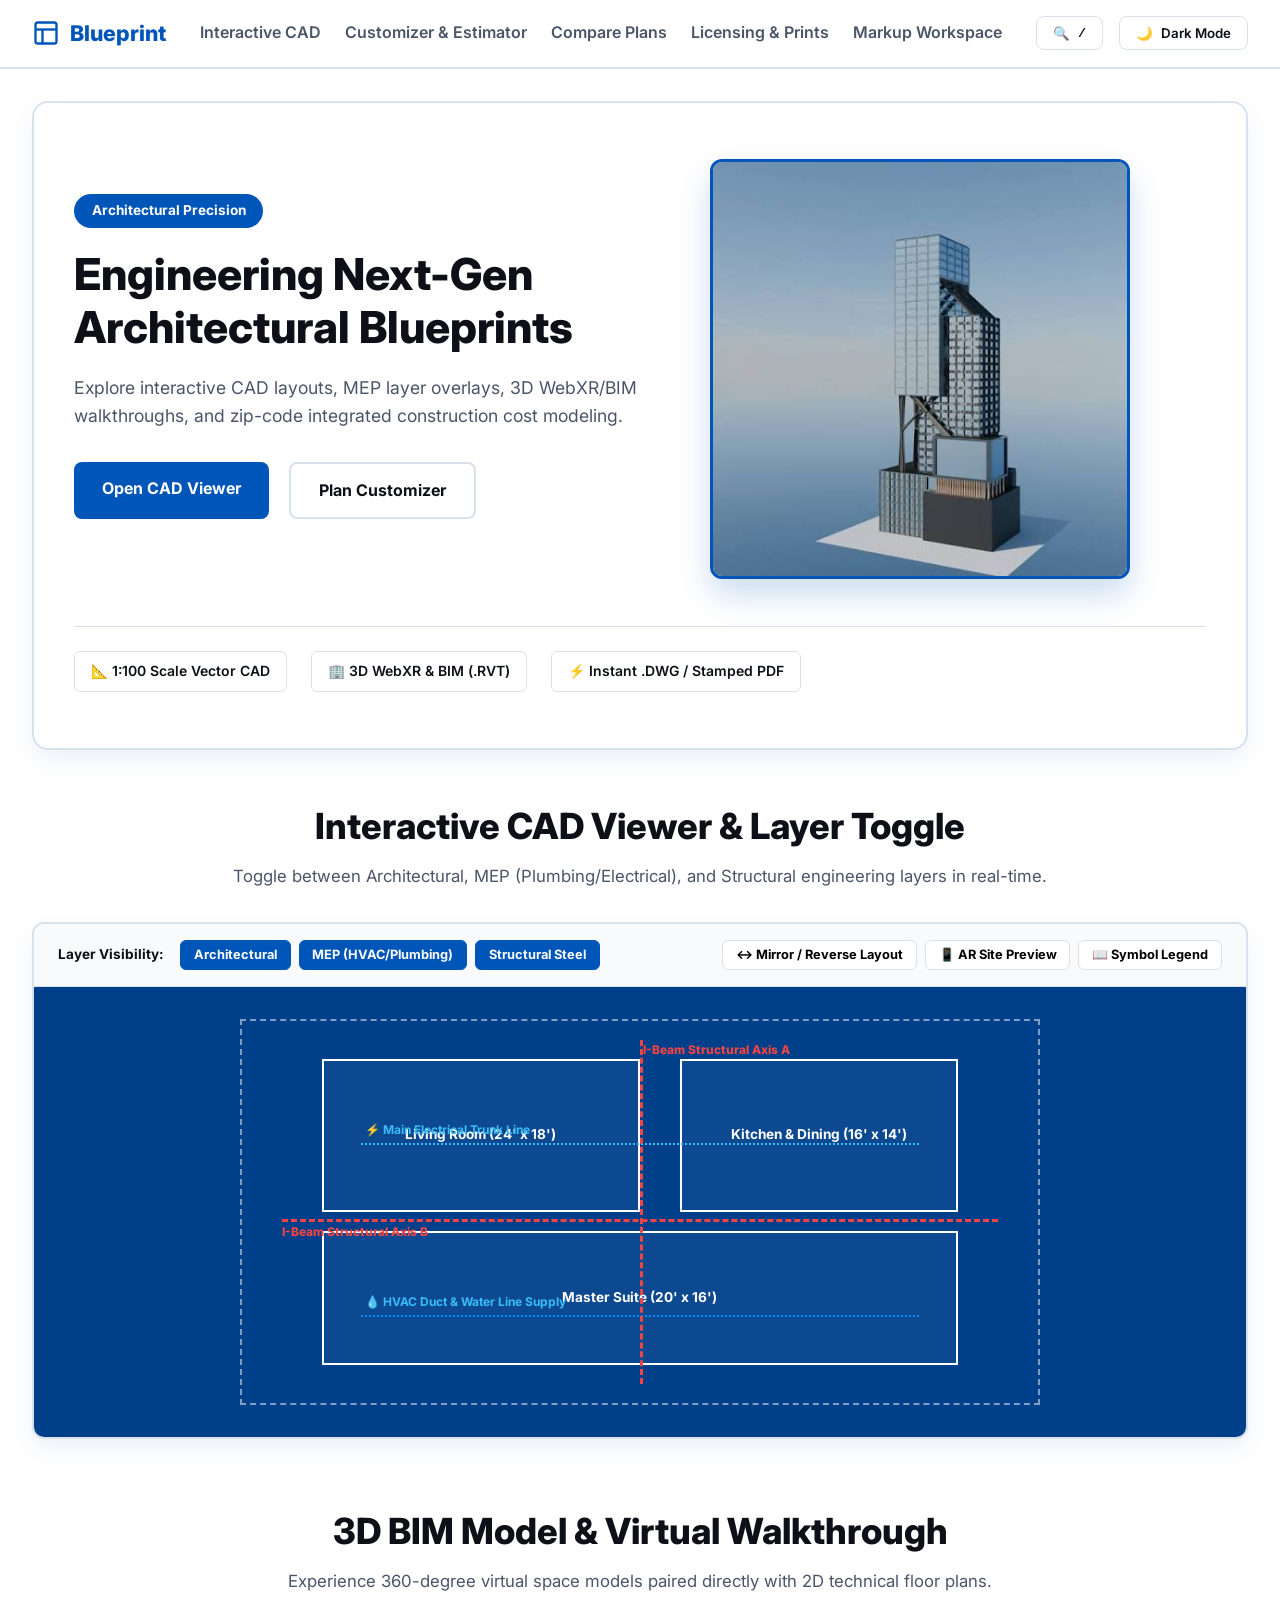
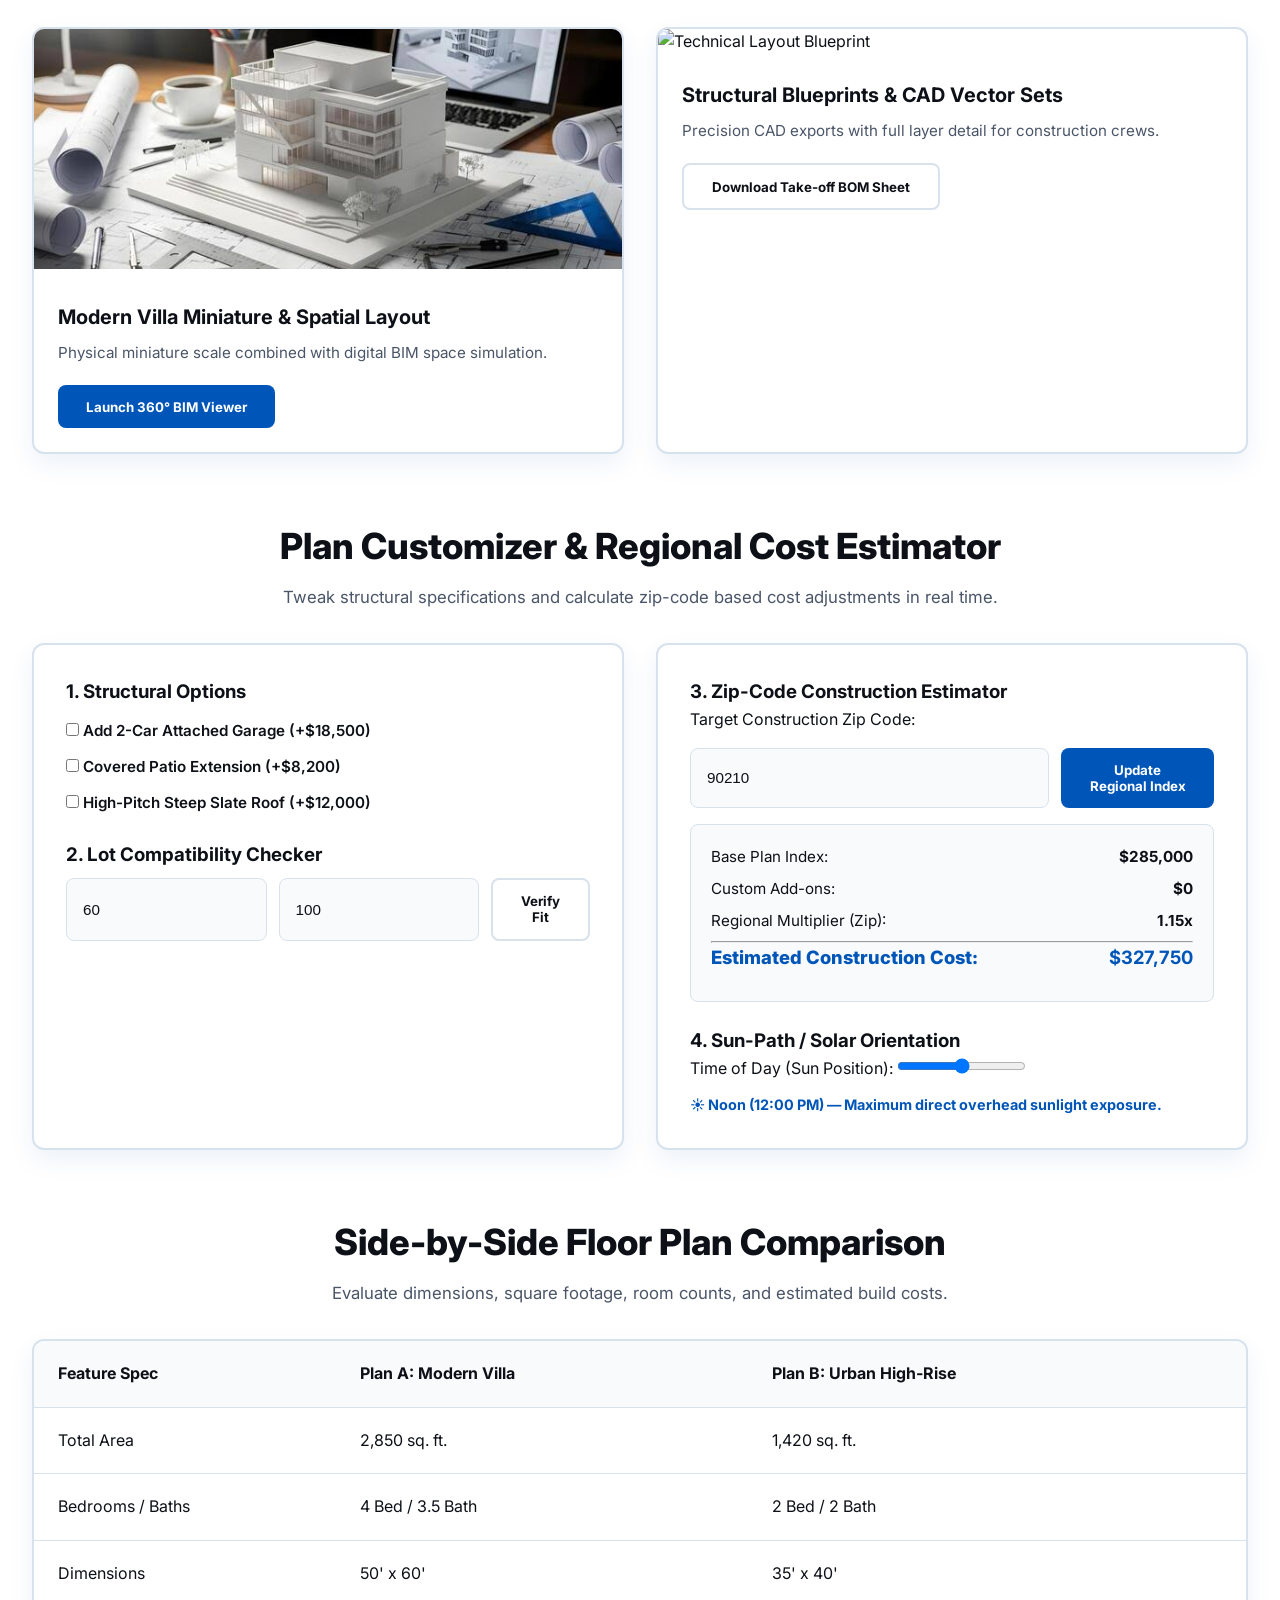
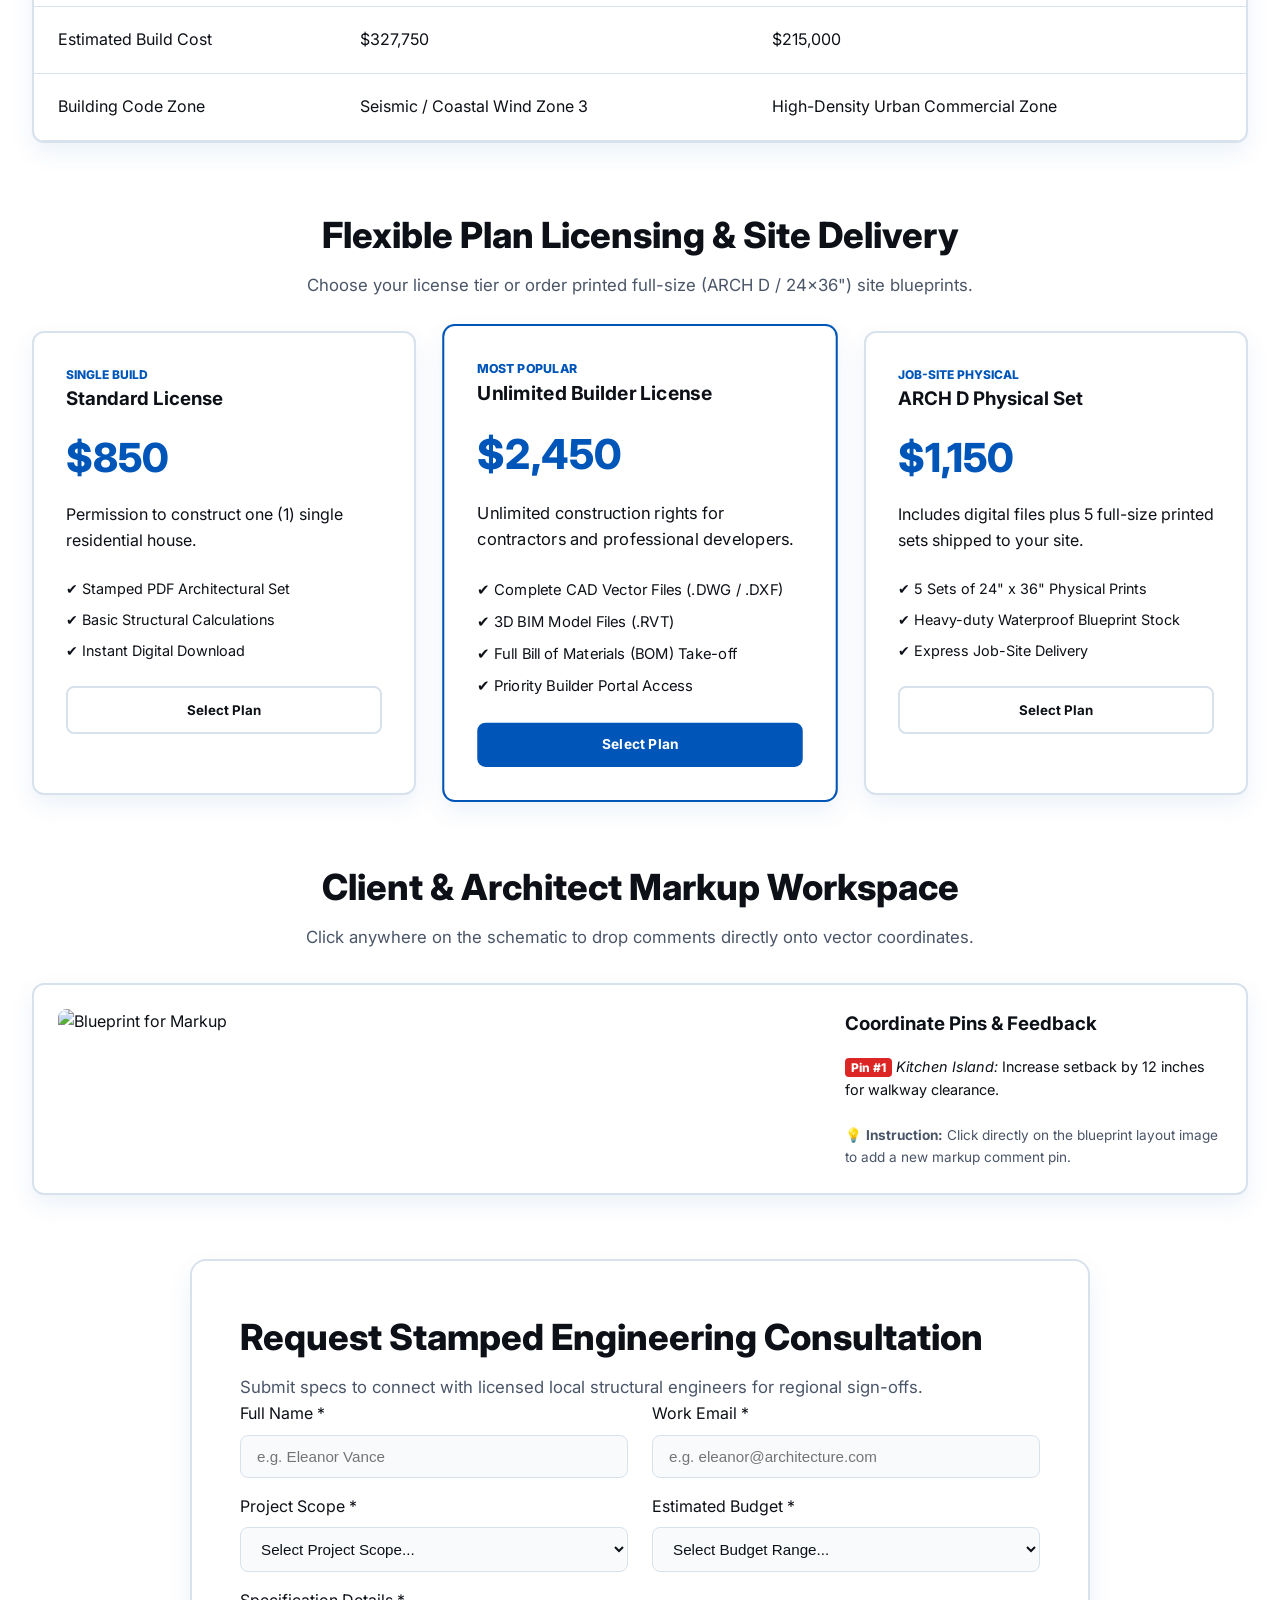
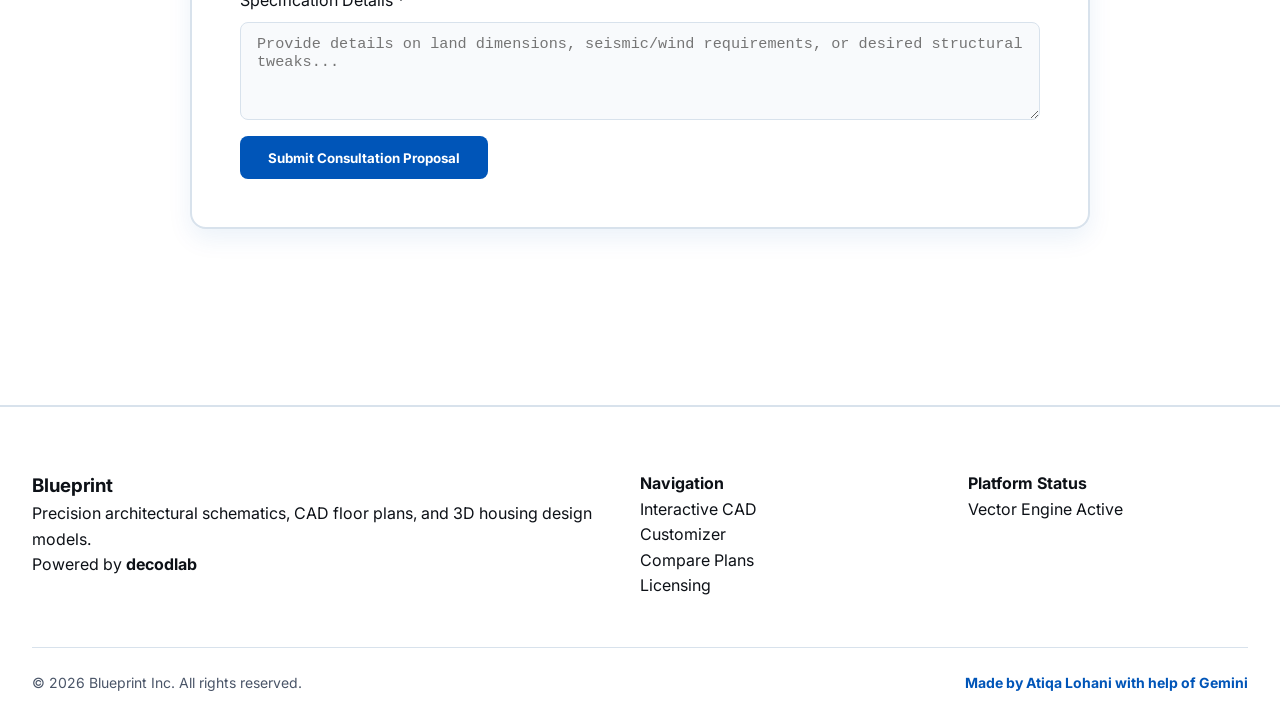
==== index.html @ 12bd0476 "index.html" ====
<!DOCTYPE html>
<html lang="en" data-theme="light">
<head>
  <meta charset="UTF-8">
  <meta name="viewport" content="width=device-width, initial-scale=1.0">
  <title>Blueprint — Next-Gen Architectural CAD & BIM Platform</title>
  <link rel="stylesheet" href="style.css">
  <link rel="preconnect" href="https://fonts.googleapis.com">
  <link rel="preconnect" href="https://fonts.gstatic.com" crossorigin>
  <link href="https://fonts.googleapis.com/css2?family=Inter:wght@400;500;600;700;800&display=swap" rel="stylesheet">
</head>
<body>

  <!-- HEADER & NAVIGATION -->
  <header class="header">
    <div class="nav-container">
      <a href="#" class="brand-logo">
        <svg class="blueprint-icon" viewBox="0 0 24 24" width="28" height="28" fill="none" stroke="currentColor" stroke-width="2">
          <rect x="3" y="3" width="18" height="18" rx="2" />
          <line x1="3" y1="9" x2="21" y2="9" />
          <line x1="9" y1="21" x2="9" y2="9" />
        </svg>
        <span>Blueprint</span>
      </a>

      <nav class="desktop-nav">
        <ul class="nav-links">
          <li><a href="#interactive-viewer">Interactive CAD</a></li>
          <li><a href="#customizer">Customizer & Estimator</a></li>
          <li><a href="#comparison">Compare Plans</a></li>
          <li><a href="#licensing">Licensing & Prints</a></li>
          <li><a href="#collaboration">Markup Workspace</a></li>
        </ul>
      </nav>

      <div class="header-actions">
        <button id="searchShortcutBtn" class="btn-icon" aria-label="Quick Search">
          <span>🔍</span>
          <kbd class="shortcut-key">/</kbd>
        </button>
        <button id="themeToggleBtn" class="btn-theme">
          <span class="theme-icon">🌙</span>
          <span class="theme-label">Dark Mode</span>
        </button>
      </div>
    </div>
  </header>

  <!-- MAIN WRAPPER -->
  <main class="main-wrapper">

    <!-- HERO SECTION WITH PARALLAX & 3D RENDERING -->
    <section id="hero" class="hero-section parallax-container">
      <div class="hero-content parallax-layer" data-speed="0.15">
        <span class="hero-pill">Architectural Precision</span>
        <h1 class="hero-title">Engineering Next-Gen Architectural Blueprints</h1>
        <p class="hero-subtitle">
          Explore interactive CAD layouts, MEP layer overlays, 3D WebXR/BIM walkthroughs, and zip-code integrated construction cost modeling.
        </p>
        <div class="hero-cta-group">
          <a href="#interactive-viewer" class="btn-primary">Open CAD Viewer</a>
          <a href="#customizer" class="btn-secondary">Plan Customizer</a>
        </div>
      </div>

      <div class="hero-image-wrapper parallax-layer" data-speed="-0.1">
        <img src="3d.jpg" class="hero-3d-img">
      </div>

      <div class="hero-stats-pills">
        <span class="pill-stat">📐 1:100 Scale Vector CAD</span>
        <span class="pill-stat">🏢 3D WebXR & BIM (.RVT)</span>
        <span class="pill-stat">⚡ Instant .DWG / Stamped PDF</span>
      </div>
    </section>

    <!-- 1. CORE BLUEPRINT & VISUAL DISPLAYS -->
    <section id="interactive-viewer" class="section-container">
      <div class="section-header">
        <h2 class="section-title">Interactive CAD Viewer & Layer Toggle</h2>
        <p class="section-desc">Toggle between Architectural, MEP (Plumbing/Electrical), and Structural engineering layers in real-time.</p>
      </div>

      <div class="cad-viewer-box">
        <div class="cad-toolbar">
          <div class="toolbar-group">
            <span class="toolbar-label">Layer Visibility:</span>
            <button class="layer-toggle active" data-layer="arch">Architectural</button>
            <button class="layer-toggle active" data-layer="mep">MEP (HVAC/Plumbing)</button>
            <button class="layer-toggle active" data-layer="structural">Structural Steel</button>
          </div>
          <div class="toolbar-group">
            <button id="mirrorPlanBtn" class="btn-tool">↔️ Mirror / Reverse Layout</button>
            <button id="arPreviewBtn" class="btn-tool">📱 AR Site Preview</button>
            <button id="legendToggleBtn" class="btn-tool">📖 Symbol Legend</button>
          </div>
        </div>

        <div id="cadCanvasContainer" class="cad-canvas-container">
          <!-- Vector Architectural Blueprint Representation -->
          <div id="blueprintCanvas" class="blueprint-canvas">
            <div class="cad-layer layer-arch">
              <div class="room room-living">Living Room (24' x 18')</div>
              <div class="room room-kitchen">Kitchen & Dining (16' x 14')</div>
              <div class="room room-master">Master Suite (20' x 16')</div>
            </div>
            <div class="cad-layer layer-mep">
              <div class="mep-conduit conduit-elec">⚡ Main Electrical Trunk Line</div>
              <div class="mep-conduit conduit-plumb">💧 HVAC Duct & Water Line Supply</div>
            </div>
            <div class="cad-layer layer-structural">
              <div class="steel-beam beam-1">I-Beam Structural Axis A</div>
              <div class="steel-beam beam-2">I-Beam Structural Axis B</div>
            </div>
          </div>
        </div>
      </div>
    </section>

    <!-- SYMBOL LEGEND MODAL OVERLAY -->
    <div id="legendBox" class="legend-popover hidden">
      <h4>Architectural Notation Legend</h4>
      <ul class="legend-list">
        <li><span class="legend-symbol sym-wall"></span> <b>Solid Double Line:</b> Load-Bearing Exterior Wall</li>
        <li><span class="legend-symbol sym-mep"></span> <b>Blue Dotted Line:</b> MEP Conduit / Plumbing Supply</li>
        <li><span class="legend-symbol sym-steel"></span> <b>Red Dashed Line:</b> Primary Structural Steel Support</li>
      </ul>
    </div>

    <!-- 3D VISUALIZATIONS & WALKTHROUGHS -->
    <section id="bim-walkthrough" class="section-container">
      <div class="section-header">
        <h2 class="section-title">3D BIM Model & Virtual Walkthrough</h2>
        <p class="section-desc">Experience 360-degree virtual space models paired directly with 2D technical floor plans.</p>
      </div>

      <div class="bim-grid">
        <div class="bim-card">
          <img src="images.jpg" alt="3D Physical Architectural Model" class="bim-img">
          <div class="bim-info">
            <h3>Modern Villa Miniature & Spatial Layout</h3>
            <p>Physical miniature scale combined with digital BIM space simulation.</p>
            <button class="btn-primary" onclick="openModal('bimModal')">Launch 360° BIM Viewer</button>
          </div>
        </div>
        <div class="bim-card">
          <img src="architectural-blueprint@2x_2.jpg" alt="Technical Layout Blueprint" class="bim-img">
          <div class="bim-info">
            <h3>Structural Blueprints & CAD Vector Sets</h3>
            <p>Precision CAD exports with full layer detail for construction crews.</p>
            <button class="btn-secondary" onclick="downloadBOM()">Download Take-off BOM Sheet</button>
          </div>
        </div>
      </div>
    </section>

    <!-- 2. DYNAMIC CUSTOMIZATION & CALCULATORS -->
    <section id="customizer" class="section-container">
      <div class="section-header">
        <h2 class="section-title">Plan Customizer & Regional Cost Estimator</h2>
        <p class="section-desc">Tweak structural specifications and calculate zip-code based cost adjustments in real time.</p>
      </div>

      <div class="customizer-wrapper">
        <!-- Structural Tweaks -->
        <div class="customizer-box">
          <h3>1. Structural Options</h3>
          <div class="custom-option">
            <label><input type="checkbox" id="optGarage" data-cost="18500" onchange="calculateCustomCost()"> Add 2-Car Attached Garage (+$18,500)</label>
          </div>
          <div class="custom-option">
            <label><input type="checkbox" id="optPatio" data-cost="8200" onchange="calculateCustomCost()"> Covered Patio Extension (+$8,200)</label>
          </div>
          <div class="custom-option">
            <label><input type="checkbox" id="optRoof" data-cost="12000" onchange="calculateCustomCost()"> High-Pitch Steep Slate Roof (+$12,000)</label>
          </div>

          <h3 style="margin-top: 1.5rem;">2. Lot Compatibility Checker</h3>
          <div class="lot-checker-form">
            <input type="number" id="plotWidth" class="form-input" placeholder="Plot Width (ft)" value="60">
            <input type="number" id="plotDepth" class="form-input" placeholder="Plot Depth (ft)" value="100">
            <button class="btn-secondary" onclick="checkLotCompatibility()">Verify Fit</button>
          </div>
          <p id="lotStatus" class="lot-status"></p>
        </div>

        <!-- Regional Zip Estimator & Sun Path -->
        <div class="customizer-box">
          <h3>3. Zip-Code Construction Estimator</h3>
          <div class="form-group">
            <label for="zipCodeInput">Target Construction Zip Code:</label>
            <div class="zip-input-group">
              <input type="text" id="zipCodeInput" class="form-input" placeholder="e.g. 90210" value="90210">
              <button class="btn-primary" onclick="calculateCustomCost()">Update Regional Index</button>
            </div>
          </div>

          <div class="cost-breakdown-card">
            <div class="cost-row"><span>Base Plan Index:</span> <strong>$285,000</strong></div>
            <div class="cost-row"><span>Custom Add-ons:</span> <strong id="addonCost">$0</strong></div>
            <div class="cost-row"><span>Regional Multiplier (Zip):</span> <strong id="zipMultiplier">1.15x</strong></div>
            <hr class="modal-divider">
            <div class="cost-row cost-total"><span>Estimated Construction Cost:</span> <strong id="totalEstimatedCost">$327,750</strong></div>
          </div>

          <h3 style="margin-top: 1.5rem;">4. Sun-Path / Solar Orientation</h3>
          <div class="sun-path-sim">
            <label for="sunRange">Time of Day (Sun Position):</label>
            <input type="range" id="sunRange" min="6" max="18" value="12" oninput="updateSunPath(this.value)">
            <p id="sunPathStatus" class="sun-status">☀️ Noon (12:00 PM) — Maximum direct overhead sunlight exposure.</p>
          </div>
        </div>
      </div>
    </section>

    <!-- SIDE-BY-SIDE PLAN COMPARISON TOOL -->
    <section id="comparison" class="section-container">
      <div class="section-header">
        <h2 class="section-title">Side-by-Side Floor Plan Comparison</h2>
        <p class="section-desc">Evaluate dimensions, square footage, room counts, and estimated build costs.</p>
      </div>

      <div class="comparison-table-wrapper">
        <table class="comparison-table">
          <thead>
            <tr>
              <th>Feature Spec</th>
              <th>Plan A: Modern Villa</th>
              <th>Plan B: Urban High-Rise</th>
            </tr>
          </thead>
          <tbody>
            <tr>
              <td>Total Area</td>
              <td>2,850 sq. ft.</td>
              <td>1,420 sq. ft.</td>
            </tr>
            <tr>
              <td>Bedrooms / Baths</td>
              <td>4 Bed / 3.5 Bath</td>
              <td>2 Bed / 2 Bath</td>
            </tr>
            <tr>
              <td>Dimensions</td>
              <td>50' x 60'</td>
              <td>35' x 40'</td>
            </tr>
            <tr>
              <td>Estimated Build Cost</td>
              <td>$327,750</td>
              <td>$215,000</td>
            </tr>
            <tr>
              <td>Building Code Zone</td>
              <td>Seismic / Coastal Wind Zone 3</td>
              <td>High-Density Urban Commercial Zone</td>
            </tr>
          </tbody>
        </table>
      </div>
    </section>

    <!-- 3. COMMERCIAL & E-COMMERCE FEATURES -->
    <section id="licensing" class="section-container">
      <div class="section-header">
        <h2 class="section-title">Flexible Plan Licensing & Site Delivery</h2>
        <p class="section-desc">Choose your license tier or order printed full-size (ARCH D / 24x36") site blueprints.</p>
      </div>

      <div class="pricing-grid">
        <!-- Single Build -->
        <div class="price-card">
          <span class="card-badge">Single Build</span>
          <h3>Standard License</h3>
          <div class="price-value">$850</div>
          <p>Permission to construct one (1) single residential house.</p>
          <ul class="price-features">
            <li>✔ Stamped PDF Architectural Set</li>
            <li>✔ Basic Structural Calculations</li>
            <li>✔ Instant Digital Download</li>
          </ul>
          <button class="btn-secondary" onclick="buyLicense('Standard Single Build License')">Select Plan</button>
        </div>

        <!-- Unlimited / Builder -->
        <div class="price-card featured">
          <span class="card-badge">Most Popular</span>
          <h3>Unlimited Builder License</h3>
          <div class="price-value">$2,450</div>
          <p>Unlimited construction rights for contractors and professional developers.</p>
          <ul class="price-features">
            <li>✔ Complete CAD Vector Files (.DWG / .DXF)</li>
            <li>✔ 3D BIM Model Files (.RVT)</li>
            <li>✔ Full Bill of Materials (BOM) Take-off</li>
            <li>✔ Priority Builder Portal Access</li>
          </ul>
          <button class="btn-primary" onclick="buyLicense('Unlimited Builder License')">Select Plan</button>
        </div>

        <!-- Print-On-Demand -->
        <div class="price-card">
          <span class="card-badge">Job-Site Physical</span>
          <h3>ARCH D Physical Set</h3>
          <div class="price-value">$1,150</div>
          <p>Includes digital files plus 5 full-size printed sets shipped to your site.</p>
          <ul class="price-features">
            <li>✔ 5 Sets of 24" x 36" Physical Prints</li>
            <li>✔ Heavy-duty Waterproof Blueprint Stock</li>
            <li>✔ Express Job-Site Delivery</li>
          </ul>
          <button class="btn-secondary" onclick="buyLicense('ARCH D Physical Print Package')">Select Plan</button>
        </div>
      </div>
    </section>

    <!-- 5. USER ENGAGEMENT & CLIENT COLLABORATION WORKSPACE -->
    <section id="collaboration" class="section-container">
      <div class="section-header">
        <h2 class="section-title">Client & Architect Markup Workspace</h2>
        <p class="section-desc">Click anywhere on the schematic to drop comments directly onto vector coordinates.</p>
      </div>

      <div class="markup-workspace">
        <div id="markupBoard" class="markup-board">
          <img src="architectural-blueprint@2x_2.jpg" alt="Blueprint for Markup" class="markup-bg-img">
          <div id="commentPinsContainer"></div>
        </div>
        <div class="markup-sidebar">
          <h3>Coordinate Pins & Feedback</h3>
          <ul id="pinCommentList" class="pin-list">
            <li><span class="pin-badge">Pin #1</span> <i>Kitchen Island:</i> Increase setback by 12 inches for walkway clearance.</li>
          </ul>
          <p class="markup-instruction">💡 <b>Instruction:</b> Click directly on the blueprint layout image to add a new markup comment pin.</p>
        </div>
      </div>
    </section>

    <!-- CONSULTATION PORTAL -->
    <section id="consultation" class="section-container">
      <div class="consultation-card">
        <div class="consultation-header">
          <h2 class="section-title">Request Stamped Engineering Consultation</h2>
          <p class="section-desc">Submit specs to connect with licensed local structural engineers for regional sign-offs.</p>
        </div>
        <form id="consultationForm" class="consultation-form" novalidate>
          <div class="form-row">
            <div class="form-group">
              <label for="fullName">Full Name *</label>
              <input type="text" id="fullName" class="form-input" placeholder="e.g. Eleanor Vance">
              <span class="error-msg" id="nameError">Please enter your full name (at least 2 characters).</span>
            </div>
            <div class="form-group">
              <label for="workEmail">Work Email *</label>
              <input type="email" id="workEmail" class="form-input" placeholder="e.g. eleanor@architecture.com">
              <span class="error-msg" id="emailError">Please enter a valid email address.</span>
            </div>
          </div>

          <div class="form-row">
            <div class="form-group">
              <label for="platformScope">Project Scope *</label>
              <select id="platformScope" class="form-input">
                <option value="">Select Project Scope...</option>
                <option value="Residential House">Residential House Plan</option>
                <option value="Commercial Complex">Commercial Complex</option>
                <option value="Stamped Engineering Set">PE Stamped Set</option>
              </select>
              <span class="error-msg" id="scopeError">Please select a project scope.</span>
            </div>
            <div class="form-group">
              <label for="budgetRange">Estimated Budget *</label>
              <select id="budgetRange" class="form-input">
                <option value="">Select Budget Range...</option>
                <option value="$10k - $25k">$10,000 - $25,000</option>
                <option value="$25k - $50k">$25,000 - $50,000</option>
                <option value="$50k+">$50,000+</option>
              </select>
              <span class="error-msg" id="budgetError">Please select a budget range.</span>
            </div>
          </div>

          <div class="form-group">
            <label for="specDetails">Specification Details *</label>
            <textarea id="specDetails" class="form-input textarea-input" rows="4" placeholder="Provide details on land dimensions, seismic/wind requirements, or desired structural tweaks..."></textarea>
            <span class="error-msg" id="detailsError">Details must be at least 15 characters long.</span>
          </div>

          <button type="submit" class="btn-primary btn-submit">Submit Consultation Proposal</button>
        </form>
      </div>
    </section>

  </main>

  <!-- MODALS & LIGHTBOX OVERLAYS -->
  <div id="bimModal" class="modal-overlay" aria-hidden="true">
    <div class="modal-box lightbox-box">
      <button onclick="closeModal('bimModal')" class="modal-close" aria-label="Close modal">&times;</button>
      <h3>3D WebXR / BIM Interactive Model Viewer</h3>
      <div class="bim-viewport">
        <img src="3d BMI.avif" alt="Interactive 3D Render" style="width:100%; border-radius: 8px;">
      </div>
      <p style="margin-top:1rem; font-size:0.9rem; color:var(--text-muted);">Use mouse or touch gestures to rotate 360°, pan, and inspect structural steel joints.</p>
    </div>
  </div>

  <div id="arModal" class="modal-overlay" aria-hidden="true">
    <div class="modal-box">
      <button onclick="closeModal('arModal')" class="modal-close">&times;</button>
      <h3>📱 Mobile AR Site Preview</h3>
      <p style="margin: 1rem 0;">Scan this QR code with your mobile camera to project this 1:1 scale house blueprint directly onto your land parcel using WebAR.</p>
      <div style="text-align: center; padding: 1.5rem; background: #FFF; border-radius: 8px;">
        <div style="font-size: 5rem;">📱🔗</div>
        <p style="color: #000; font-weight: 700; margin-top: 0.5rem;">AR Session Ready: #AR-BLUEPRINT-90210</p>
      </div>
    </div>
  </div>

  <div id="successModal" class="modal-overlay" aria-hidden="true">
    <div class="modal-box">
      <button onclick="closeModal('successModal')" class="modal-close">&times;</button>
      <div class="success-icon">✅</div>
      <h3>Action Confirmed</h3>
      <p id="successModalMsg"></p>
    </div>
  </div>

  <button id="backToTopBtn" class="back-to-top" aria-label="Back to top">↑ Top</button>

  <!-- FOOTER -->
  <footer class="footer">
    <div class="footer-container">
      <div class="footer-brand">
        <h3>Blueprint</h3>
        <p>Precision architectural schematics, CAD floor plans, and 3D housing design models.</p>
        <a href="https://www.decodelabs.tech" target="_blank" rel="noopener noreferrer" class="agency-link">
          Powered by <strong>decodlab</strong>
        </a>
      </div>

      <div class="footer-links">
        <h4>Navigation</h4>
        <ul>
          <li><a href="#interactive-viewer">Interactive CAD</a></li>
          <li><a href="#customizer">Customizer</a></li>
          <li><a href="#comparison">Compare Plans</a></li>
          <li><a href="#licensing">Licensing</a></li>
        </ul>
      </div>

      <div class="footer-contact">
        <h4>Platform Status</h4>
        <div class="status-indicator">
          <span class="status-dot"></span> Vector Engine Active
        </div>
      </div>
    </div>

    <div class="footer-bottom">
      <p>&copy; 2026 Blueprint Inc. All rights reserved.</p>
      <p class="credit-tag">Made by Atiqa Lohani with help of Gemini</p>
    </div>
  </footer>

  <script src="script.js"></script>
</body>
</html>
---- style.css ----
/* ==========================================================================
   1. COLOR PALETTE & CSS CUSTOM PROPERTIES (WHITE & BLUEPRINT BLUE THEME)
   ========================================================================== */
:root {
  --bg-main: #FFFFFF;
  --surface-card: #FFFFFF;
  --text-main: #0D1117;
  --text-muted: #4A5568;
  --primary-accent: #0055B8; /* Classic Blueprint Blue */
  --primary-accent-hover: #003F8A;
  --secondary-accent: #0088FF;
  --border-color: #D8E2EC;
  --card-shadow: 0 10px 25px rgba(0, 85, 184, 0.08);
  --header-bg: rgba(255, 255, 255, 0.92);
  --blueprint-bg: #0055B8;
  --input-bg: #F8FAFC;
  --modal-overlay-bg: rgba(0, 20, 50, 0.7);
  --font-family: 'Inter', -apple-system, BlinkMacSystemFont, "Segoe UI", Roboto, sans-serif;
}

[data-theme="dark"] {
  --bg-main: #0A1118;
  --surface-card: #121E2B;
  --text-main: #FFFFFF;
  --text-muted: #94A3B8;
  --primary-accent: #38BDF8;
  --primary-accent-hover: #7DD3FC;
  --secondary-accent: #0284C7;
  --border-color: #1E293B;
  --card-shadow: 0 12px 30px rgba(0, 0, 0, 0.5);
  --header-bg: rgba(10, 17, 24, 0.92);
  --blueprint-bg: #0F172A;
  --input-bg: #1E293B;
  --modal-overlay-bg: rgba(0, 0, 0, 0.85);
}

/* ==========================================================================
   2. BASE & RESET STYLES
   ========================================================================== */
* {
  box-sizing: border-box;
  margin: 0;
  padding: 0;
}

html {
  scroll-behavior: smooth;
}

body {
  font-family: var(--font-family);
  background-color: var(--bg-main);
  color: var(--text-main);
  transition: background-color 0.3s ease, color 0.3s ease;
  line-height: 1.6;
  overflow-x: hidden;
}

a { text-decoration: none; color: inherit; }
ul { list-style: none; }
button { font-family: inherit; cursor: pointer; }

/* ==========================================================================
   3. STICKY HEADER & NAVIGATION
   ========================================================================== */
.header {
  position: sticky;
  top: 0;
  z-index: 1000;
  background-color: var(--header-bg);
  backdrop-filter: blur(12px);
  border-bottom: 2px solid var(--border-color);
}

.nav-container {
  max-width: 1280px;
  margin: 0 auto;
  padding: 1rem 2rem;
  display: flex;
  align-items: center;
  justify-content: space-between;
}

.brand-logo {
  display: flex;
  align-items: center;
  gap: 0.6rem;
  font-weight: 800;
  font-size: 1.35rem;
  color: var(--primary-accent);
}

.desktop-nav .nav-links { display: flex; gap: 1.5rem; }

.nav-links a {
  font-weight: 600;
  color: var(--text-muted);
  transition: color 0.2s;
}

.nav-links a:hover { color: var(--primary-accent); }

.header-actions { display: flex; align-items: center; gap: 1rem; }

.btn-icon, .btn-theme {
  background: var(--surface-card);
  border: 1px solid var(--border-color);
  padding: 0.5rem 1rem;
  border-radius: 8px;
  color: var(--text-main);
  font-weight: 600;
  display: flex;
  align-items: center;
  gap: 0.5rem;
}

/* ==========================================================================
   4. HERO & PARALLAX
   ========================================================================== */
.main-wrapper { max-width: 1280px; margin: 0 auto; padding: 2rem; }

.hero-section {
  background-color: var(--surface-card);
  border: 2px solid var(--border-color);
  border-radius: 16px;
  padding: 3.5rem 2.5rem;
  margin-bottom: 3rem;
  box-shadow: var(--card-shadow);
  display: grid;
  grid-template-columns: 1.2fr 1fr;
  align-items: center;
  gap: 2.5rem;
  position: relative;
  overflow: hidden;
}

.hero-pill {
  display: inline-block;
  padding: 0.4rem 1.1rem;
  background-color: var(--primary-accent);
  color: #FFFFFF;
  border-radius: 50px;
  font-size: 0.85rem;
  font-weight: 700;
  margin-bottom: 1.25rem;
}

.hero-title { font-size: 2.75rem; line-height: 1.2; margin-bottom: 1.25rem; font-weight: 800; }
.hero-subtitle { color: var(--text-muted); font-size: 1.1rem; margin-bottom: 2rem; }
.hero-cta-group { display: flex; gap: 1.25rem; margin-bottom: 2rem; }

.btn-primary {
  background-color: var(--primary-accent);
  color: #FFFFFF;
  padding: 0.85rem 1.75rem;
  border-radius: 8px;
  font-weight: 700;
  border: none;
  transition: all 0.2s ease;
  display: inline-block;
}

.btn-primary:hover { background-color: var(--primary-accent-hover); transform: translateY(-2px); }

.btn-secondary {
  background-color: transparent;
  color: var(--text-main);
  padding: 0.85rem 1.75rem;
  border-radius: 8px;
  font-weight: 700;
  border: 2px solid var(--border-color);
  transition: all 0.2s ease;
  display: inline-block;
}

.hero-3d-img {
  width: 100%;
  max-width: 420px;
  border-radius: 12px;
  border: 3px solid var(--primary-accent);
  box-shadow: 0 16px 32px rgba(0, 85, 184, 0.2);
}

.hero-stats-pills {
  grid-column: 1 / -1;
  display: flex;
  gap: 1.5rem;
  border-top: 1px solid var(--border-color);
  padding-top: 1.5rem;
}

.pill-stat {
  font-size: 0.875rem;
  font-weight: 600;
  background-color: var(--bg-main);
  padding: 0.5rem 1rem;
  border-radius: 6px;
  border: 1px solid var(--border-color);
}

/* ==========================================================================
   5. INTERACTIVE CAD PLAN VIEWER & LAYERS
   ========================================================================== */
.section-container { margin-bottom: 4rem; }
.section-header { text-align: center; margin-bottom: 2rem; }
.section-title { font-size: 2.25rem; font-weight: 800; margin-bottom: 0.5rem; }
.section-desc { color: var(--text-muted); font-size: 1.05rem; }

.cad-viewer-box {
  background-color: var(--surface-card);
  border: 2px solid var(--border-color);
  border-radius: 12px;
  overflow: hidden;
  box-shadow: var(--card-shadow);
}

.cad-toolbar {
  background-color: var(--input-bg);
  padding: 1rem 1.5rem;
  border-bottom: 1px solid var(--border-color);
  display: flex;
  justify-content: space-between;
  align-items: center;
  flex-wrap: wrap;
  gap: 1rem;
}

.toolbar-group { display: flex; align-items: center; gap: 0.5rem; }
.toolbar-label { font-size: 0.85rem; font-weight: 700; margin-right: 0.5rem; }

.layer-toggle {
  padding: 0.4rem 0.8rem;
  border-radius: 6px;
  border: 1px solid var(--border-color);
  background: var(--surface-card);
  font-size: 0.8rem;
  font-weight: 700;
}

.layer-toggle.active {
  background: var(--primary-accent);
  color: #FFF;
  border-color: var(--primary-accent);
}

.btn-tool {
  padding: 0.4rem 0.8rem;
  border-radius: 6px;
  border: 1px solid var(--border-color);
  background: var(--surface-card);
  font-size: 0.8rem;
  font-weight: 700;
}

.cad-canvas-container {
  height: 450px;
  background-color: #003F8A; /* Classic Blueprint Blue Canvas */
  position: relative;
  display: flex;
  align-items: center;
  justify-content: center;
  padding: 2rem;
  overflow: hidden;
}

.blueprint-canvas {
  width: 100%;
  max-width: 800px;
  height: 100%;
  border: 2px dashed rgba(255, 255, 255, 0.5);
  position: relative;
  transition: transform 0.4s ease;
}

.blueprint-canvas.mirrored {
  transform: scaleX(-1);
}

.cad-layer {
  position: absolute;
  top: 0; left: 0; width: 100%; height: 100%;
  transition: opacity 0.3s ease;
}

.cad-layer.hidden { opacity: 0; pointer-events: none; }

.room {
  position: absolute;
  border: 2px solid #FFF;
  color: #FFF;
  font-weight: 700;
  font-size: 0.85rem;
  display: flex;
  align-items: center;
  justify-content: center;
  background: rgba(255, 255, 255, 0.05);
}

.room-living { top: 10%; left: 10%; width: 40%; height: 40%; }
.room-kitchen { top: 10%; left: 55%; width: 35%; height: 40%; }
.room-master { top: 55%; left: 10%; width: 80%; height: 35%; }

.mep-conduit {
  position: absolute;
  font-size: 0.75rem;
  font-weight: 700;
  color: #38BDF8;
  padding: 4px;
}

.conduit-elec { top: 25%; left: 15%; border-bottom: 2px dotted #38BDF8; width: 70%; }
.conduit-plumb { top: 70%; left: 15%; border-bottom: 2px dotted #0088FF; width: 70%; }

.steel-beam {
  position: absolute;
  font-size: 0.75rem;
  font-weight: 800;
  color: #EF4444;
}

.beam-1 { top: 5%; left: 50%; height: 90%; border-left: 3px dashed #EF4444; }
.beam-2 { top: 52%; left: 5%; width: 90%; border-top: 3px dashed #EF4444; }

.legend-popover {
  background: var(--surface-card);
  border: 2px solid var(--border-color);
  border-radius: 8px;
  padding: 1rem 1.5rem;
  margin-top: 1rem;
  box-shadow: var(--card-shadow);
}

.legend-popover.hidden { display: none; }

.legend-list li {
  display: flex;
  align-items: center;
  gap: 0.75rem;
  margin-top: 0.5rem;
  font-size: 0.9rem;
}

.legend-symbol { width: 24px; height: 4px; display: inline-block; }
.sym-wall { background: var(--text-main); }
.sym-mep { background: #38BDF8; border-top: 2px dotted #38BDF8; }
.sym-steel { background: #EF4444; border-top: 2px dashed #EF4444; }

/* ==========================================================================
   6. 3D BIM & WALKTHROUGH CARDS
   ========================================================================== */
.bim-grid { display: grid; grid-template-columns: repeat(2, 1fr); gap: 2rem; }

.bim-card {
  background: var(--surface-card);
  border: 2px solid var(--border-color);
  border-radius: 12px;
  overflow: hidden;
  box-shadow: var(--card-shadow);
}

.bim-img { width: 100%; height: 240px; object-fit: cover; }
.bim-info { padding: 1.5rem; }
.bim-info h3 { margin-bottom: 0.5rem; font-size: 1.25rem; }
.bim-info p { color: var(--text-muted); margin-bottom: 1.25rem; font-size: 0.95rem; }

/* ==========================================================================
   7. CUSTOMIZER & ESTIMATOR
   ========================================================================== */
.customizer-wrapper {
  display: grid;
  grid-template-columns: repeat(2, 1fr);
  gap: 2rem;
}

.customizer-box {
  background: var(--surface-card);
  border: 2px solid var(--border-color);
  border-radius: 12px;
  padding: 2rem;
  box-shadow: var(--card-shadow);
}

.custom-option { margin-top: 0.75rem; font-weight: 600; font-size: 0.95rem; }

.zip-input-group, .lot-checker-form {
  display: flex;
  gap: 0.75rem;
  margin-top: 0.5rem;
}

.form-input {
  width: 100%;
  padding: 0.75rem 1rem;
  border-radius: 8px;
  border: 1px solid var(--border-color);
  background: var(--input-bg);
  color: var(--text-main);
  font-size: 0.95rem;
}

.cost-breakdown-card {
  background: var(--input-bg);
  border: 1px solid var(--border-color);
  border-radius: 8px;
  padding: 1.25rem;
  margin-top: 1rem;
}

.cost-row { display: flex; justify-content: space-between; margin-bottom: 0.5rem; font-size: 0.95rem; }
.cost-total { font-size: 1.15rem; color: var(--primary-accent); font-weight: 800; }

.lot-status, .sun-status {
  margin-top: 0.75rem;
  font-weight: 700;
  font-size: 0.9rem;
  color: var(--primary-accent);
}

/* ==========================================================================
   8. COMPARISON TABLE & PRICING
   ========================================================================== */
.comparison-table-wrapper {
  background: var(--surface-card);
  border: 2px solid var(--border-color);
  border-radius: 12px;
  overflow-x: auto;
  box-shadow: var(--card-shadow);
}

.comparison-table { width: 100%; border-collapse: collapse; text-align: left; }
.comparison-table th, .comparison-table td { padding: 1.25rem 1.5rem; border-bottom: 1px solid var(--border-color); }
.comparison-table th { background: var(--input-bg); font-size: 1rem; }

.pricing-grid { display: grid; grid-template-columns: repeat(3, 1fr); gap: 2rem; }

.price-card {
  background: var(--surface-card);
  border: 2px solid var(--border-color);
  border-radius: 12px;
  padding: 2rem;
  box-shadow: var(--card-shadow);
  display: flex;
  flex-direction: column;
}

.price-card.featured { border-color: var(--primary-accent); transform: scale(1.03); }
.card-badge { font-size: 0.75rem; font-weight: 800; color: var(--primary-accent); text-transform: uppercase; }
.price-value { font-size: 2.5rem; font-weight: 800; margin: 0.75rem 0; color: var(--primary-accent); }
.price-features { margin: 1.5rem 0; font-size: 0.9rem; display: flex; flex-direction: column; gap: 0.5rem; }

/* ==========================================================================
   9. MARKUP WORKSPACE & CONSULTATION
   ========================================================================== */
.markup-workspace {
  display: grid;
  grid-template-columns: 2fr 1fr;
  gap: 2rem;
  background: var(--surface-card);
  border: 2px solid var(--border-color);
  border-radius: 12px;
  padding: 1.5rem;
  box-shadow: var(--card-shadow);
}

.markup-board { position: relative; cursor: crosshair; overflow: hidden; border-radius: 8px; }
.markup-bg-img { width: 100%; display: block; border-radius: 8px; }

.comment-pin {
  position: absolute;
  width: 24px;
  height: 24px;
  background: #DC2626;
  color: #FFF;
  border-radius: 50%;
  font-size: 0.75rem;
  font-weight: 800;
  display: flex;
  align-items: center;
  justify-content: center;
  transform: translate(-50%, -50%);
  border: 2px solid #FFF;
  box-shadow: 0 4px 10px rgba(0,0,0,0.3);
}

.pin-list { margin-top: 1rem; font-size: 0.9rem; }
.pin-badge { background: #DC2626; color: #FFF; padding: 2px 6px; border-radius: 4px; font-weight: 800; font-size: 0.75rem; }
.markup-instruction { margin-top: 1.5rem; font-size: 0.85rem; color: var(--text-muted); }

.consultation-card {
  background-color: var(--surface-card);
  border: 2px solid var(--border-color);
  border-radius: 16px;
  padding: 3rem;
  box-shadow: var(--card-shadow);
  max-width: 900px;
  margin: 0 auto;
}

.form-row { display: grid; grid-template-columns: repeat(2, 1fr); gap: 1.5rem; }
.form-group { display: flex; flex-direction: column; gap: 0.5rem; margin-bottom: 1rem; }
.error-msg { color: #DC2626; font-size: 0.75rem; display: none; font-weight: 600; }
.form-group.invalid .error-msg { display: block; }
.form-group.invalid .form-input { border-color: #DC2626; }

/* ==========================================================================
   10. MODALS, FOOTER & RESPONSIVE
   ========================================================================== */
.modal-overlay {
  position: fixed; top: 0; left: 0; width: 100%; height: 100%;
  background-color: var(--modal-overlay-bg);
  backdrop-filter: blur(6px);
  display: none; align-items: center; justify-content: center;
  z-index: 2000;
}

.modal-overlay.active { display: flex; }

.modal-box {
  background-color: var(--surface-card);
  border-radius: 12px;
  border: 2px solid var(--border-color);
  padding: 2.5rem;
  position: relative;
  max-width: 600px;
  width: 90%;
  box-shadow: 0 25px 50px rgba(0, 0, 0, 0.3);
}

.modal-close {
  position: absolute; top: 15px; right: 20px;
  background: none; border: none; font-size: 1.85rem; color: var(--text-main);
}

.back-to-top {
  position: fixed; bottom: 30px; right: 30px;
  background-color: var(--primary-accent); color: white;
  border: none; padding: 0.75rem 1.25rem; border-radius: 50px;
  font-weight: 700; box-shadow: 0 8px 20px rgba(0, 85, 184, 0.3);
  display: none; z-index: 999;
}

.back-to-top.visible { display: block; }

.footer {
  background-color: var(--surface-card);
  border-top: 2px solid var(--border-color);
  margin-top: 5rem; padding: 4rem 2rem 2rem 2rem;
}

.footer-container {
  max-width: 1280px; margin: 0 auto;
  display: grid; grid-template-columns: 2fr 1fr 1fr; gap: 3rem; margin-bottom: 3rem;
}

.footer-bottom {
  max-width: 1280px; margin: 0 auto;
  border-top: 1px solid var(--border-color); padding-top: 1.5rem;
  display: flex; justify-content: space-between; align-items: center;
  flex-wrap: wrap; font-size: 0.875rem; color: var(--text-muted);
}

.credit-tag { font-weight: 700; color: var(--primary-accent); }

@media (max-width: 1024px) {
  .hero-section, .customizer-wrapper, .markup-workspace { grid-template-columns: 1fr; }
  .pricing-grid, .bim-grid { grid-template-columns: 1fr; }
  .footer-container { grid-template-columns: 1fr; }
}
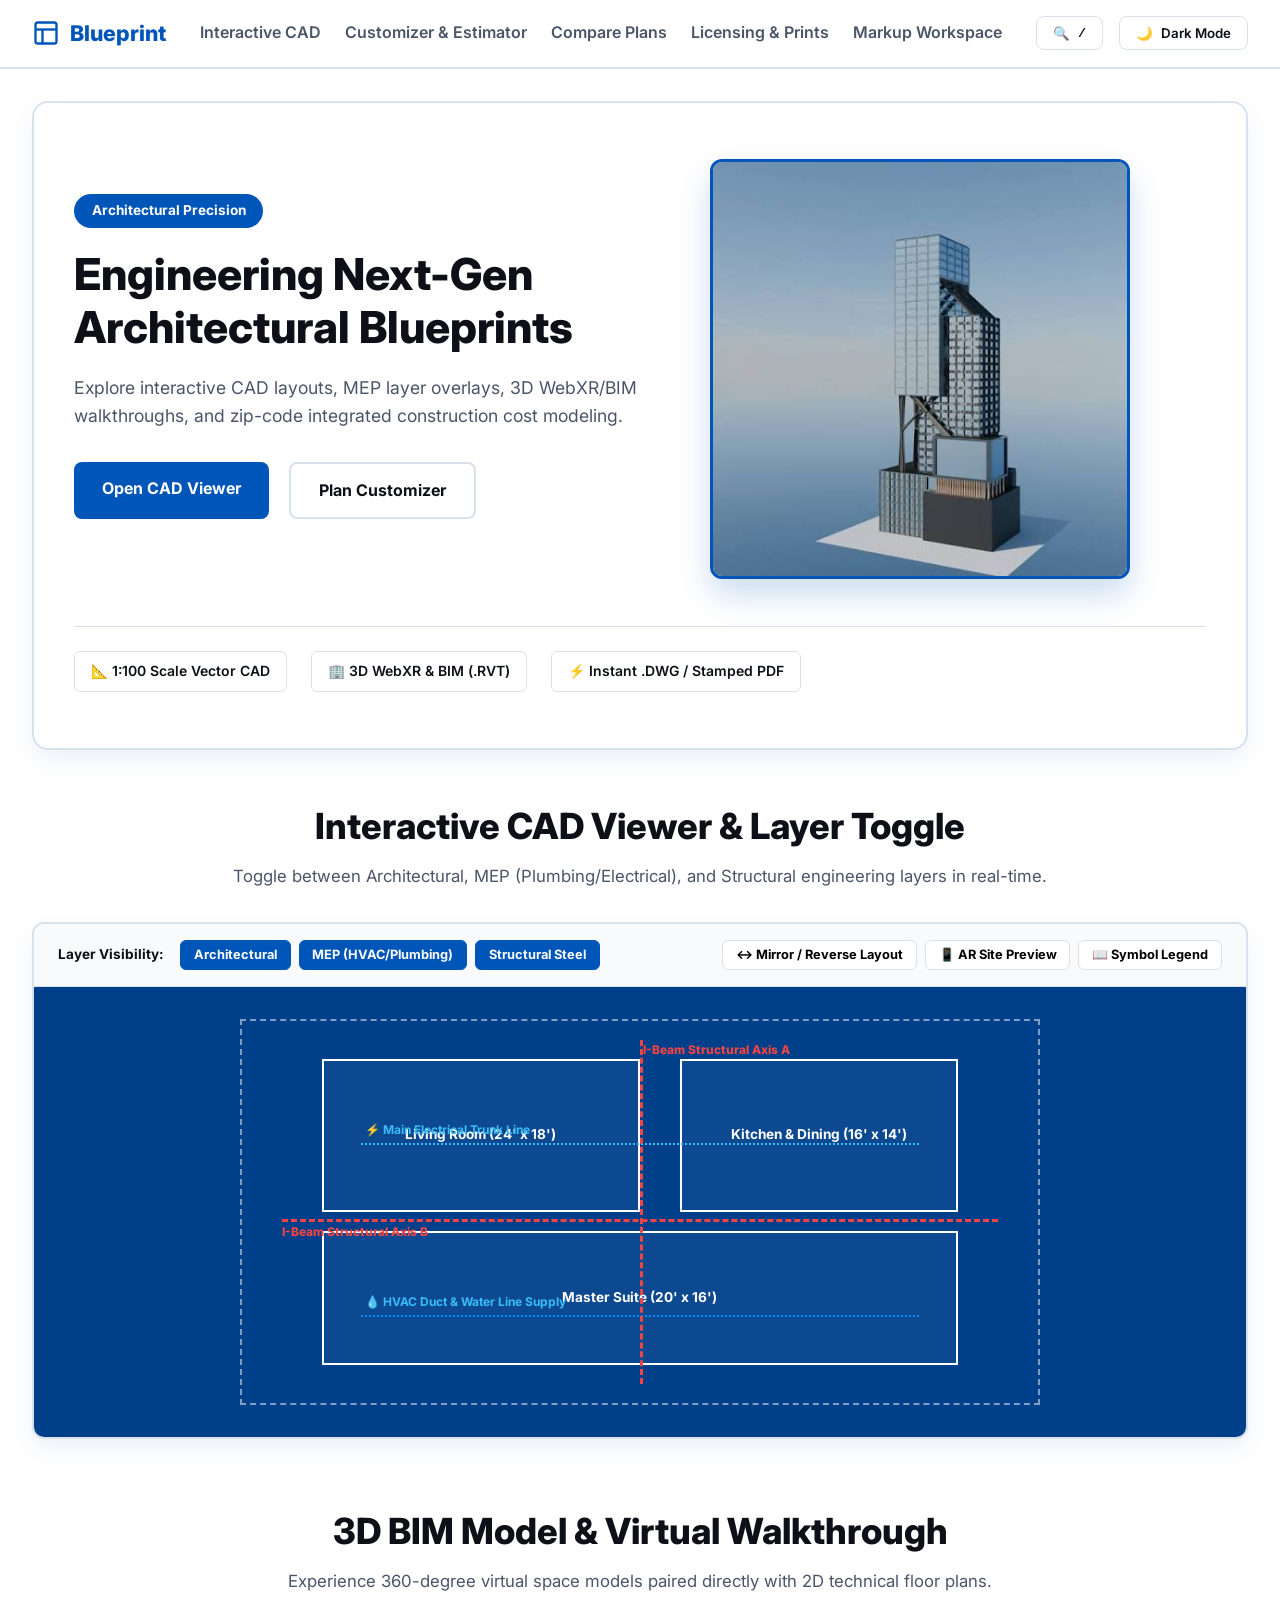
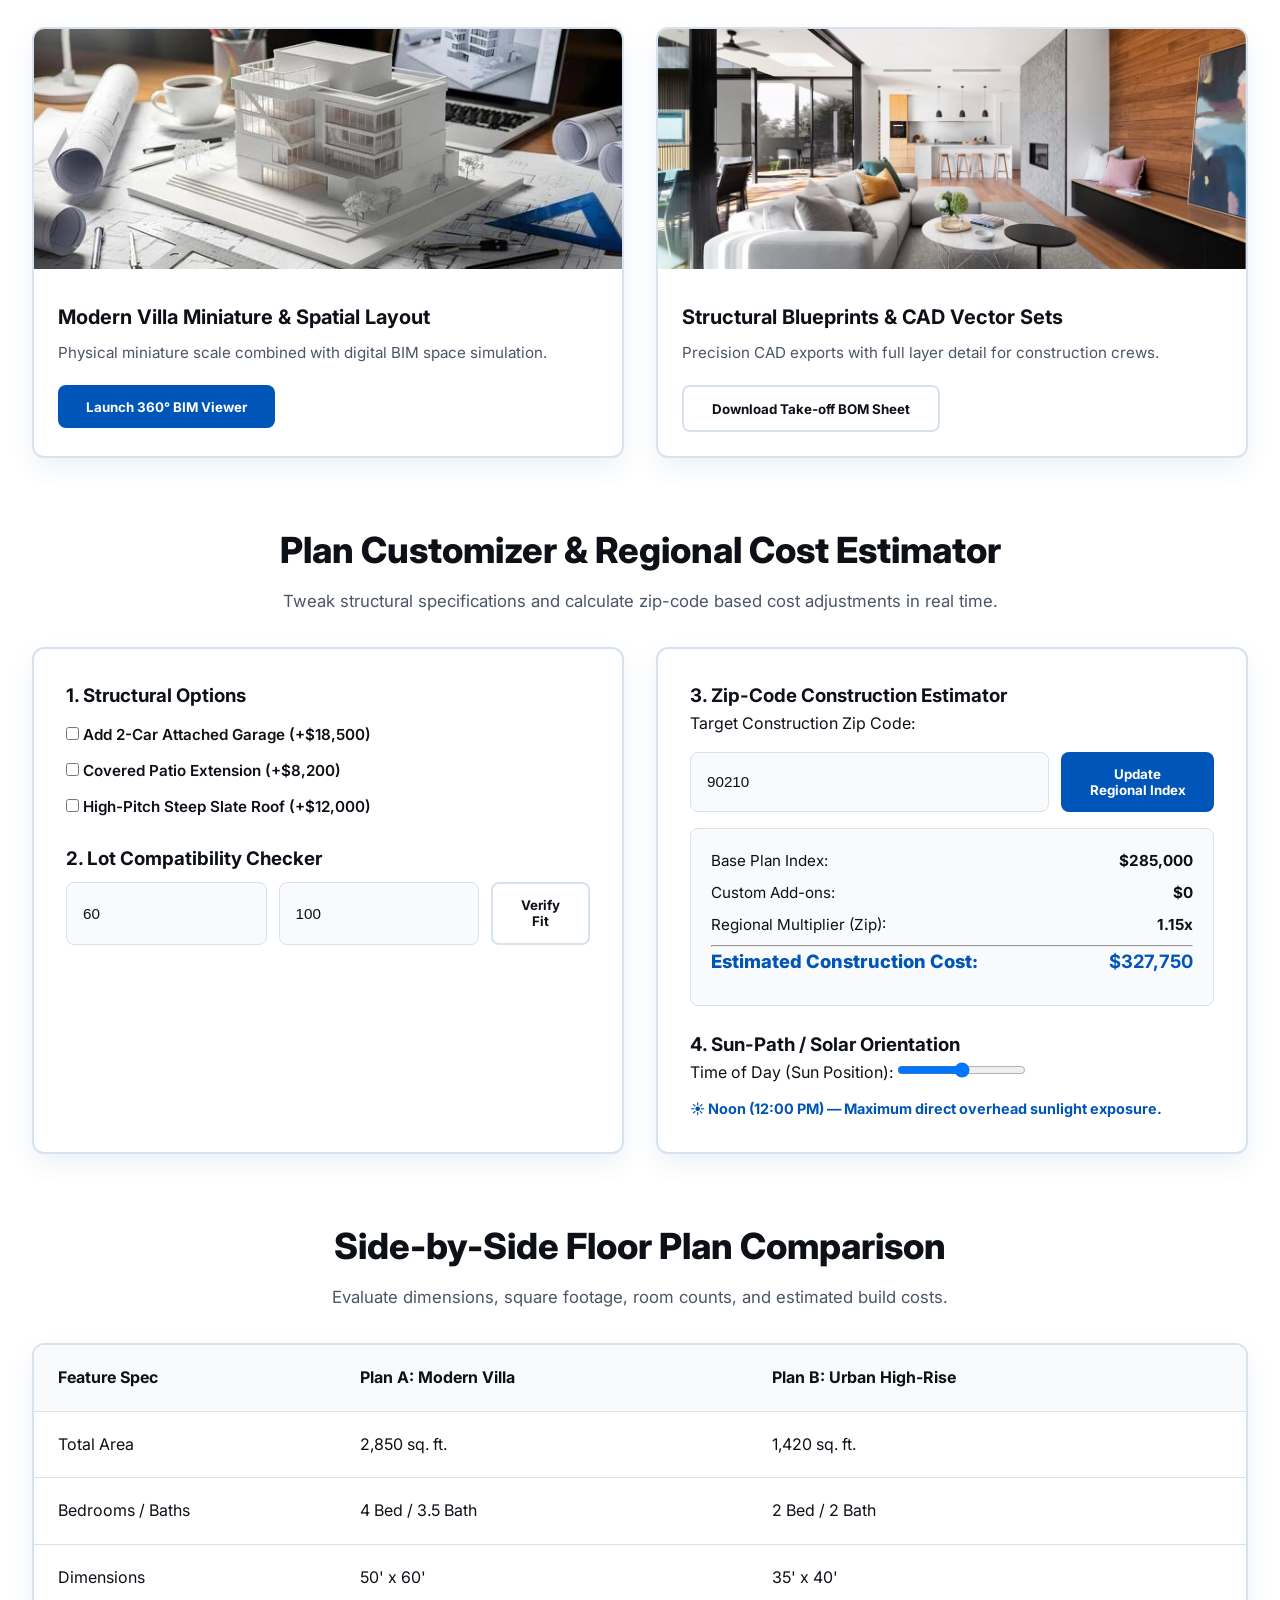
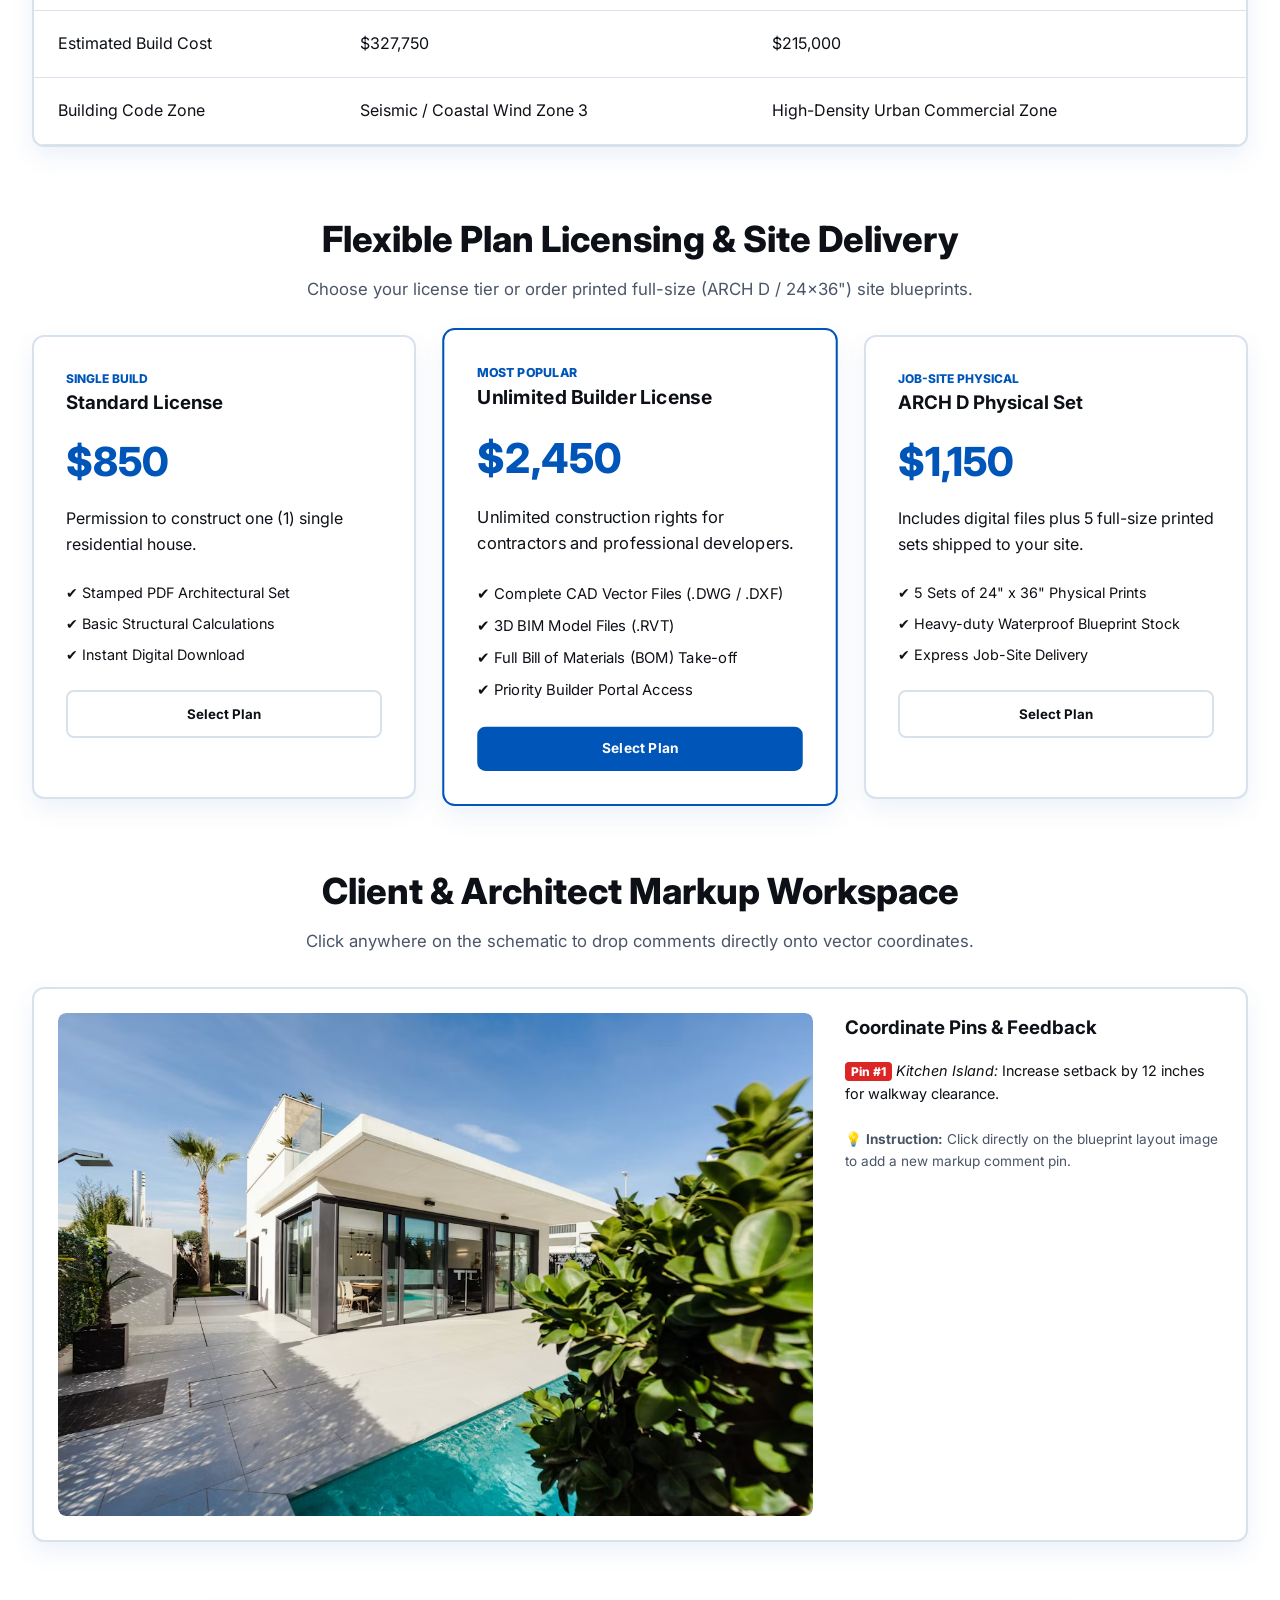
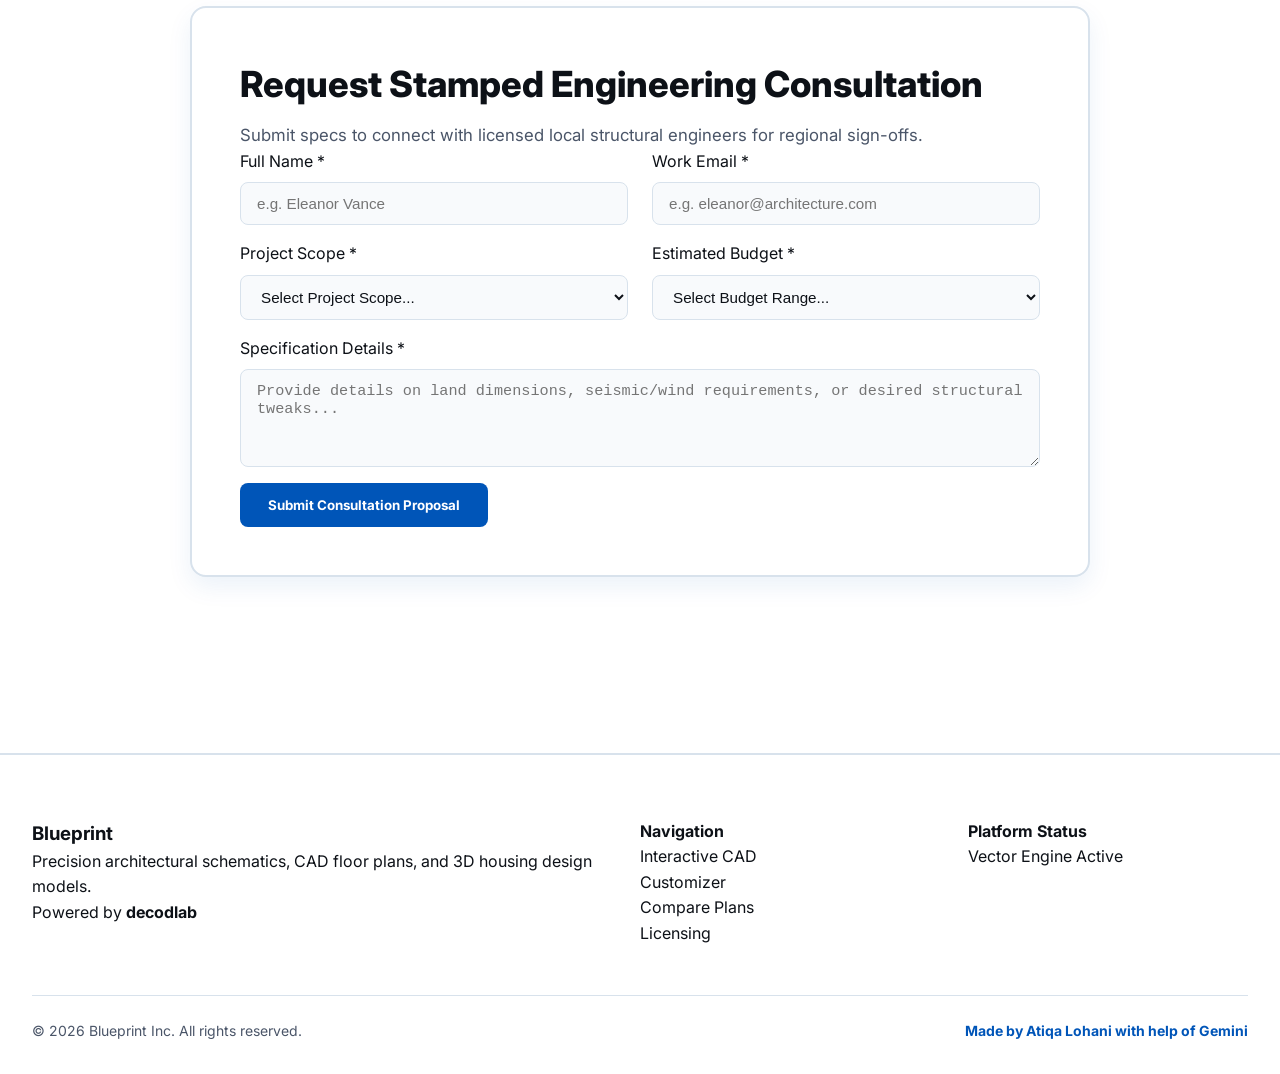
==== commit daafc220: "index.html" ====
--- a/index.html
+++ b/index.html
@@ -144,7 +144,7 @@
           </div>
         </div>
         <div class="bim-card">
-          <img src="architectural-blueprint@2x_2.jpg" alt="Technical Layout Blueprint" class="bim-img">
+          <img src="CAD Floor plan.avif" alt="Technical Layout Blueprint" class="bim-img">
           <div class="bim-info">
             <h3>Structural Blueprints & CAD Vector Sets</h3>
             <p>Precision CAD exports with full layer detail for construction crews.</p>
@@ -322,7 +322,7 @@
 
       <div class="markup-workspace">
         <div id="markupBoard" class="markup-board">
-          <img src="architectural-blueprint@2x_2.jpg" alt="Blueprint for Markup" class="markup-bg-img">
+          <img src="3D house Image.avif" alt="Blueprint for Markup" class="markup-bg-img">
           <div id="commentPinsContainer"></div>
         </div>
         <div class="markup-sidebar">
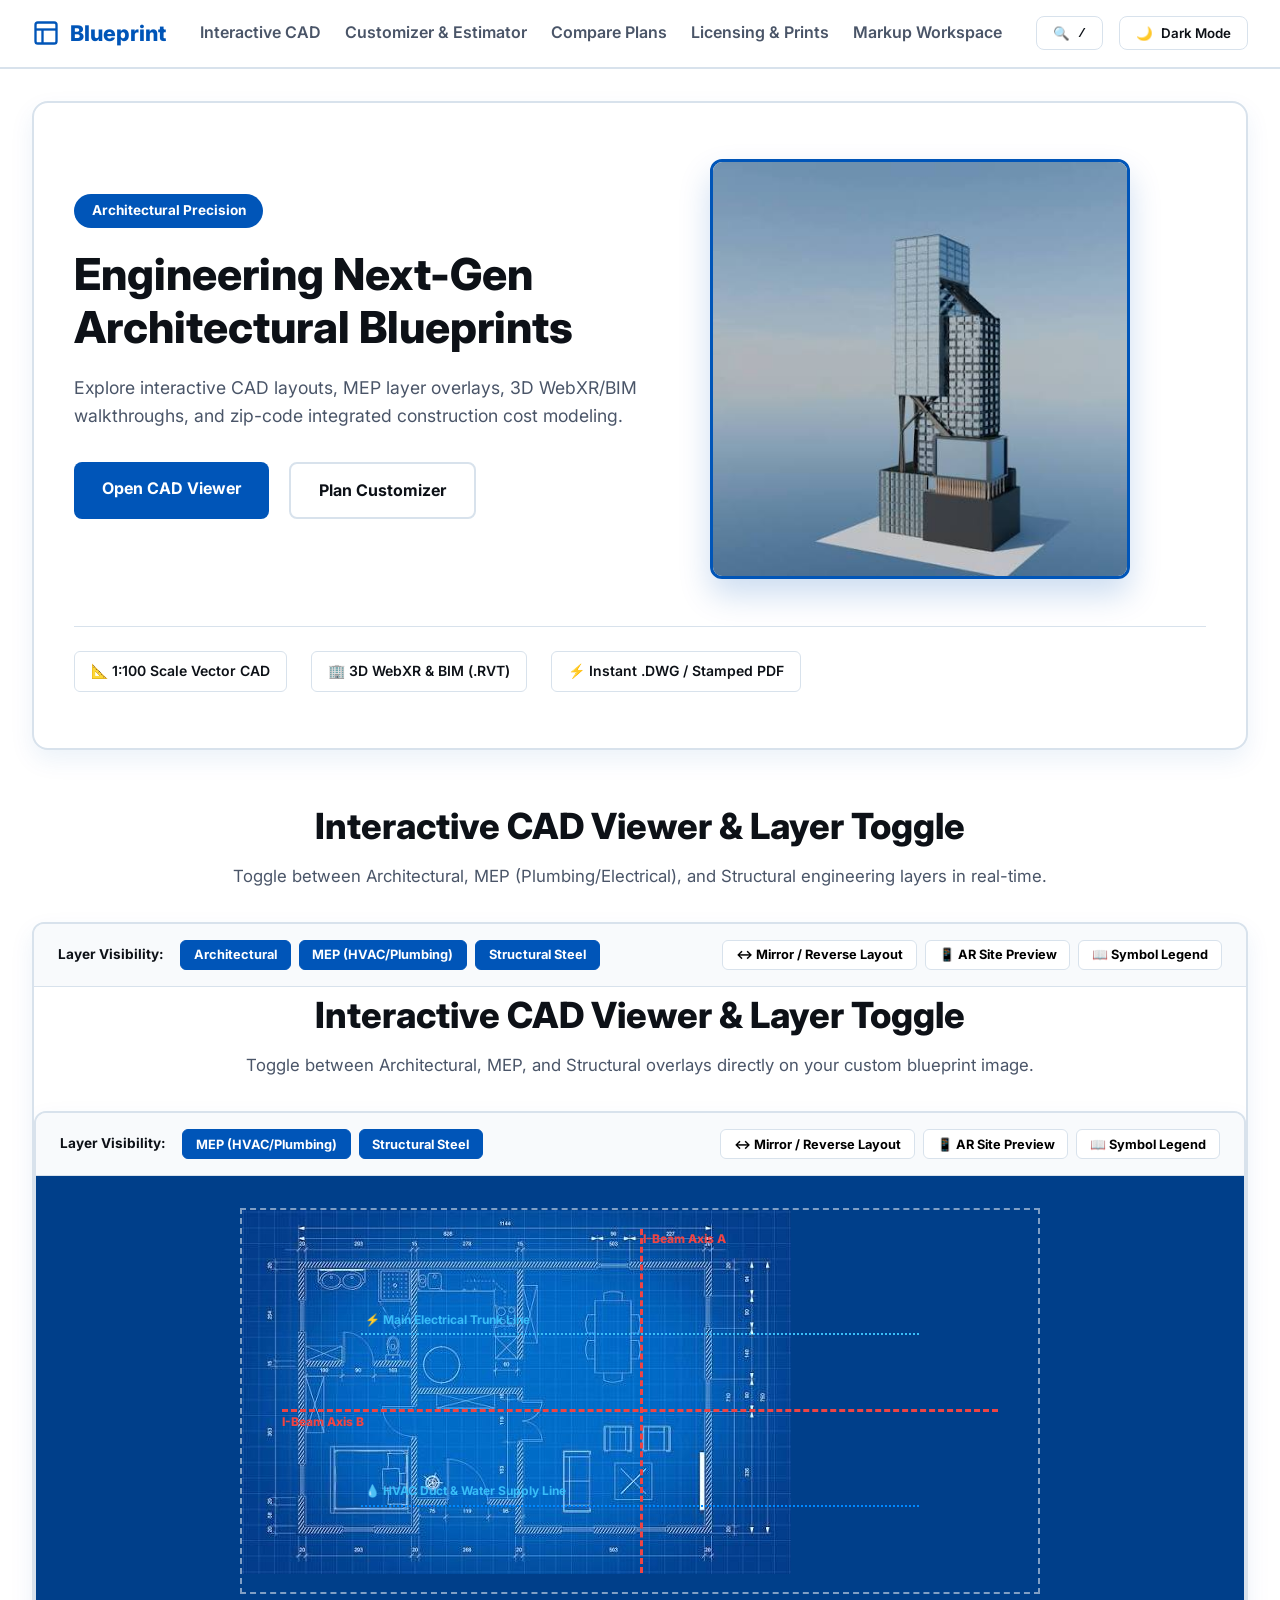
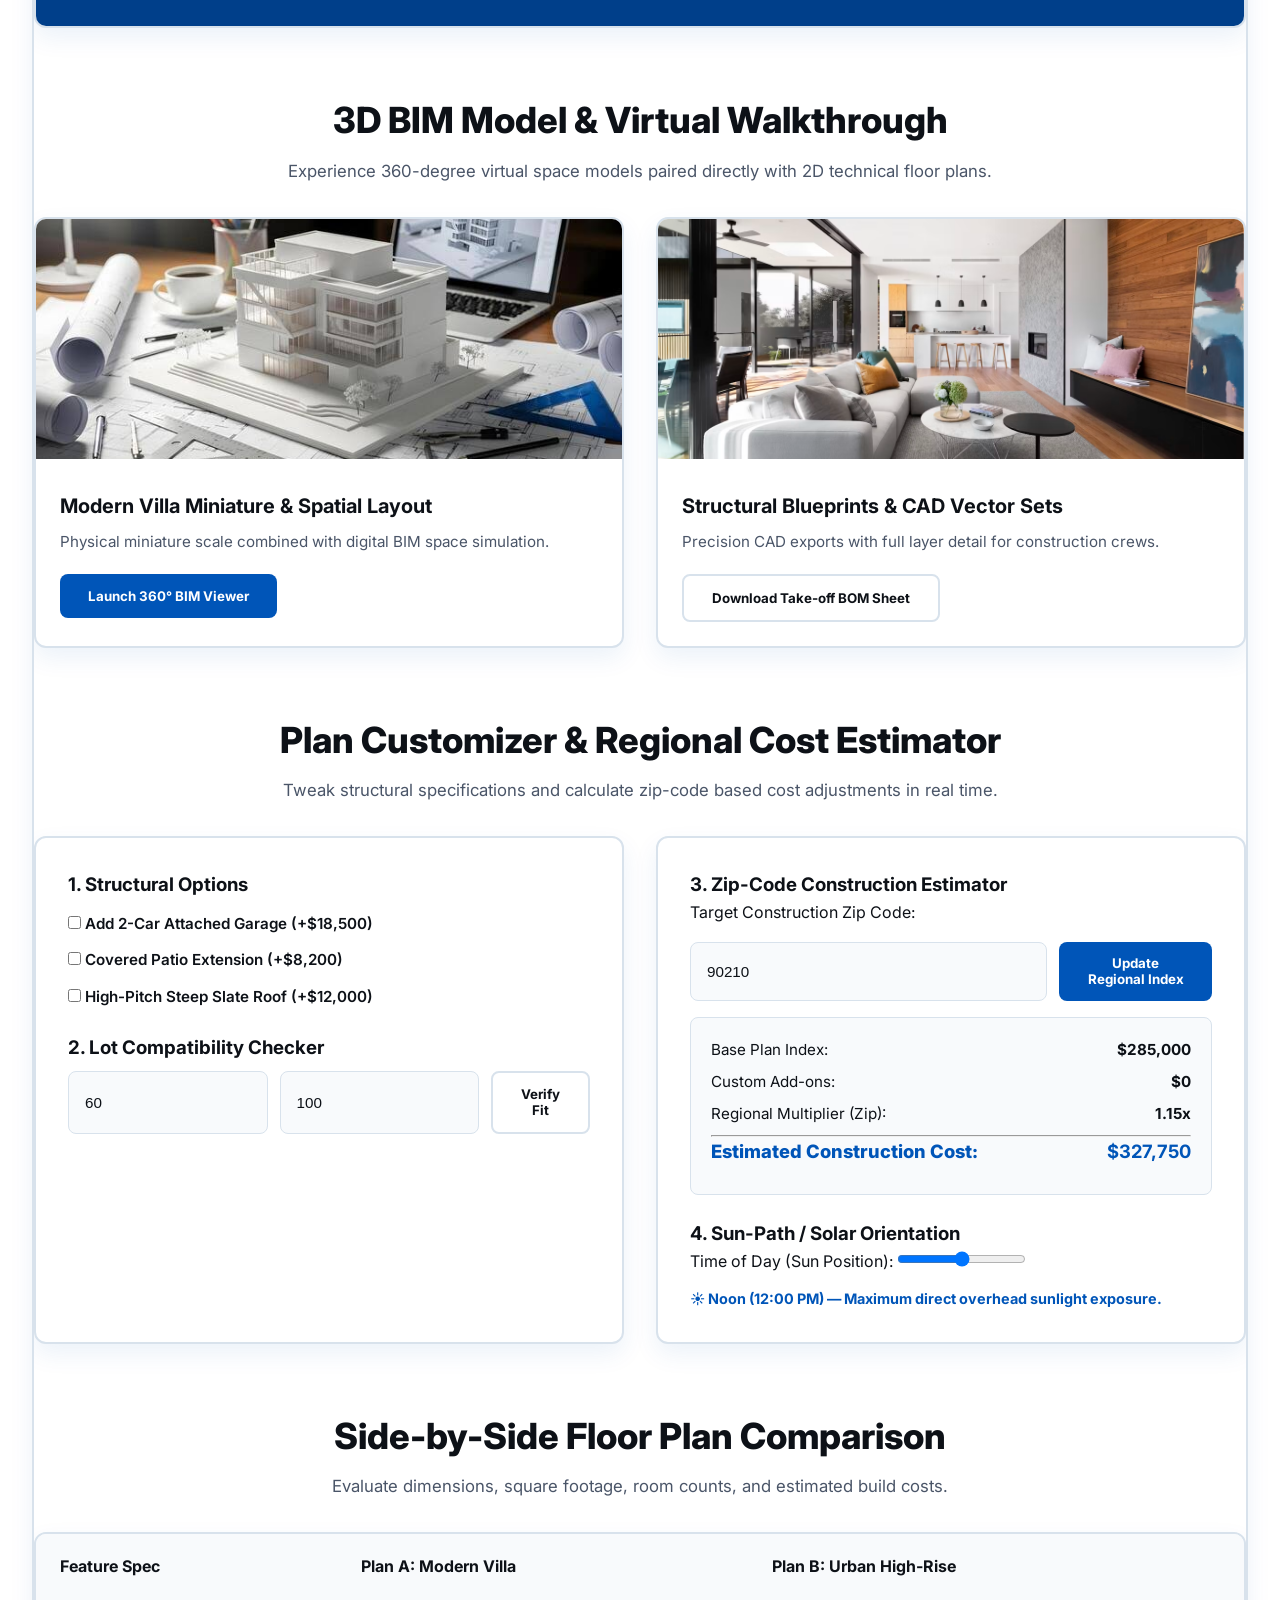
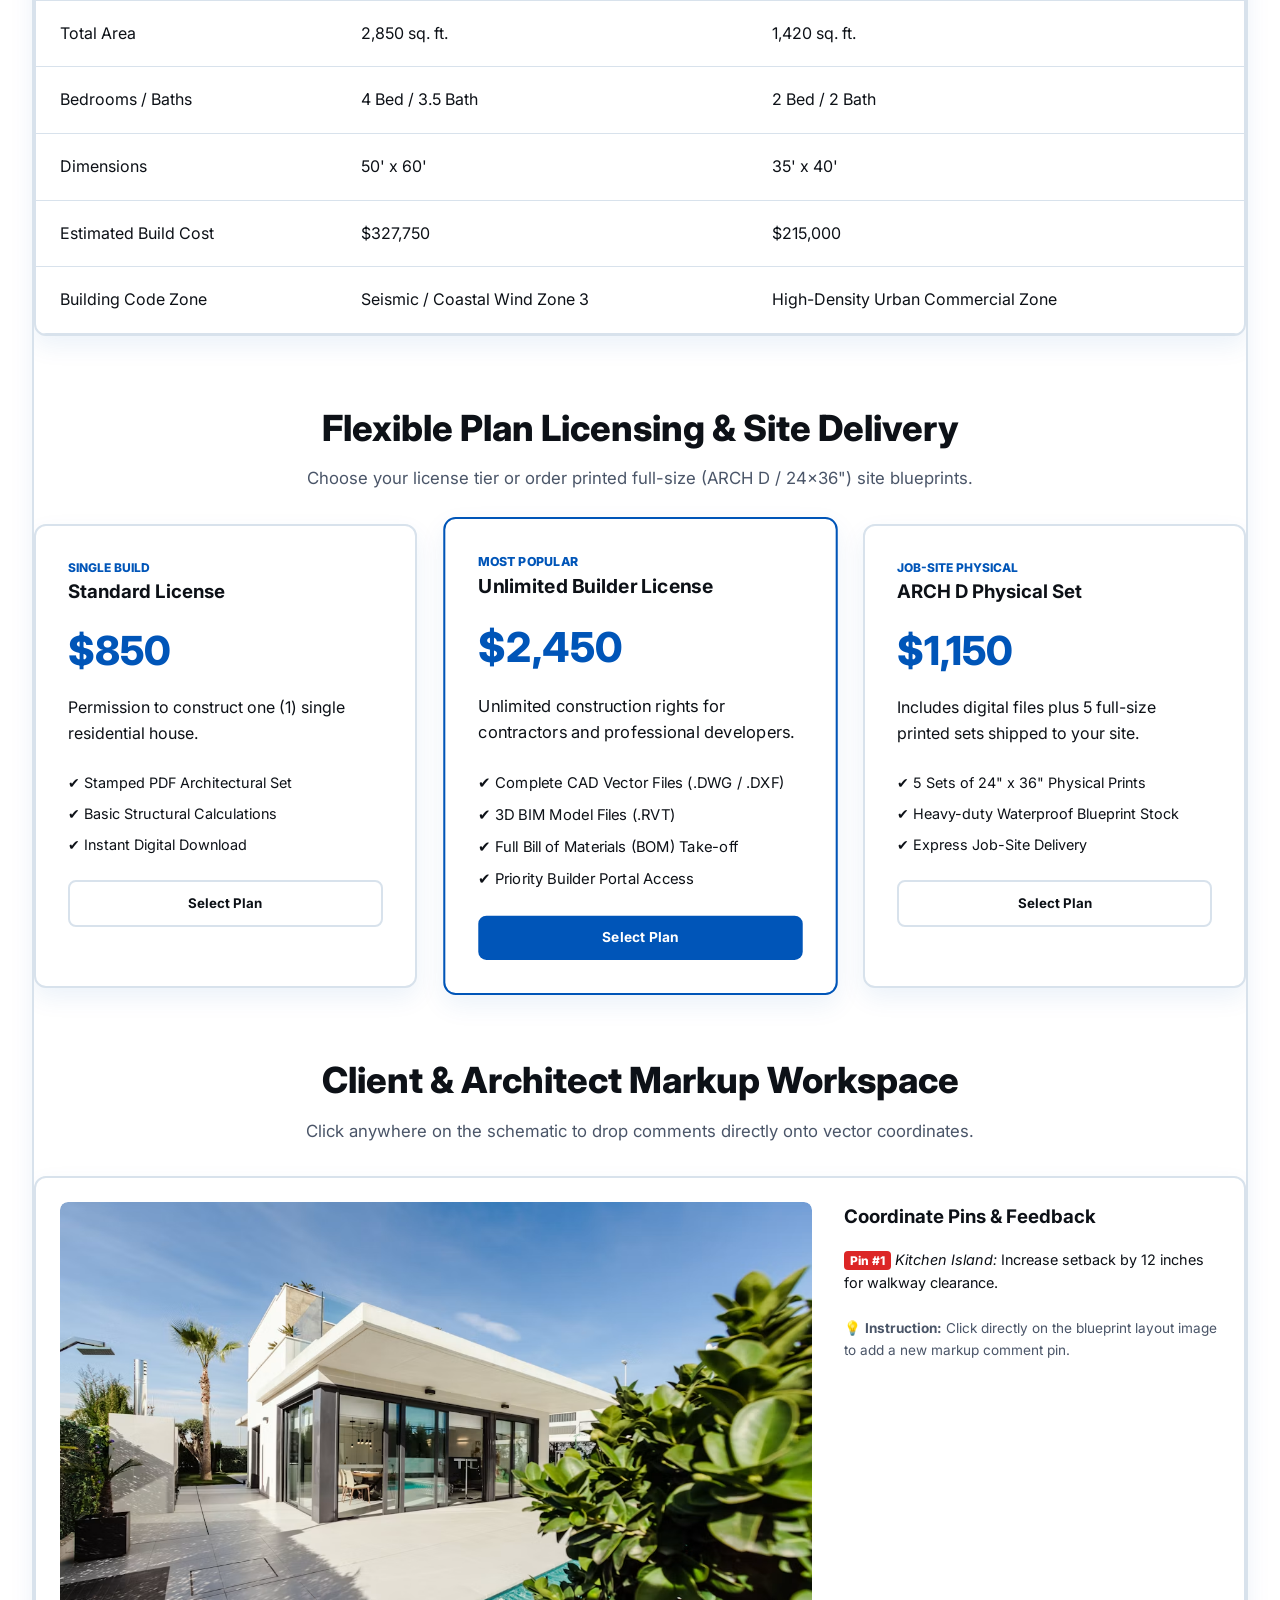
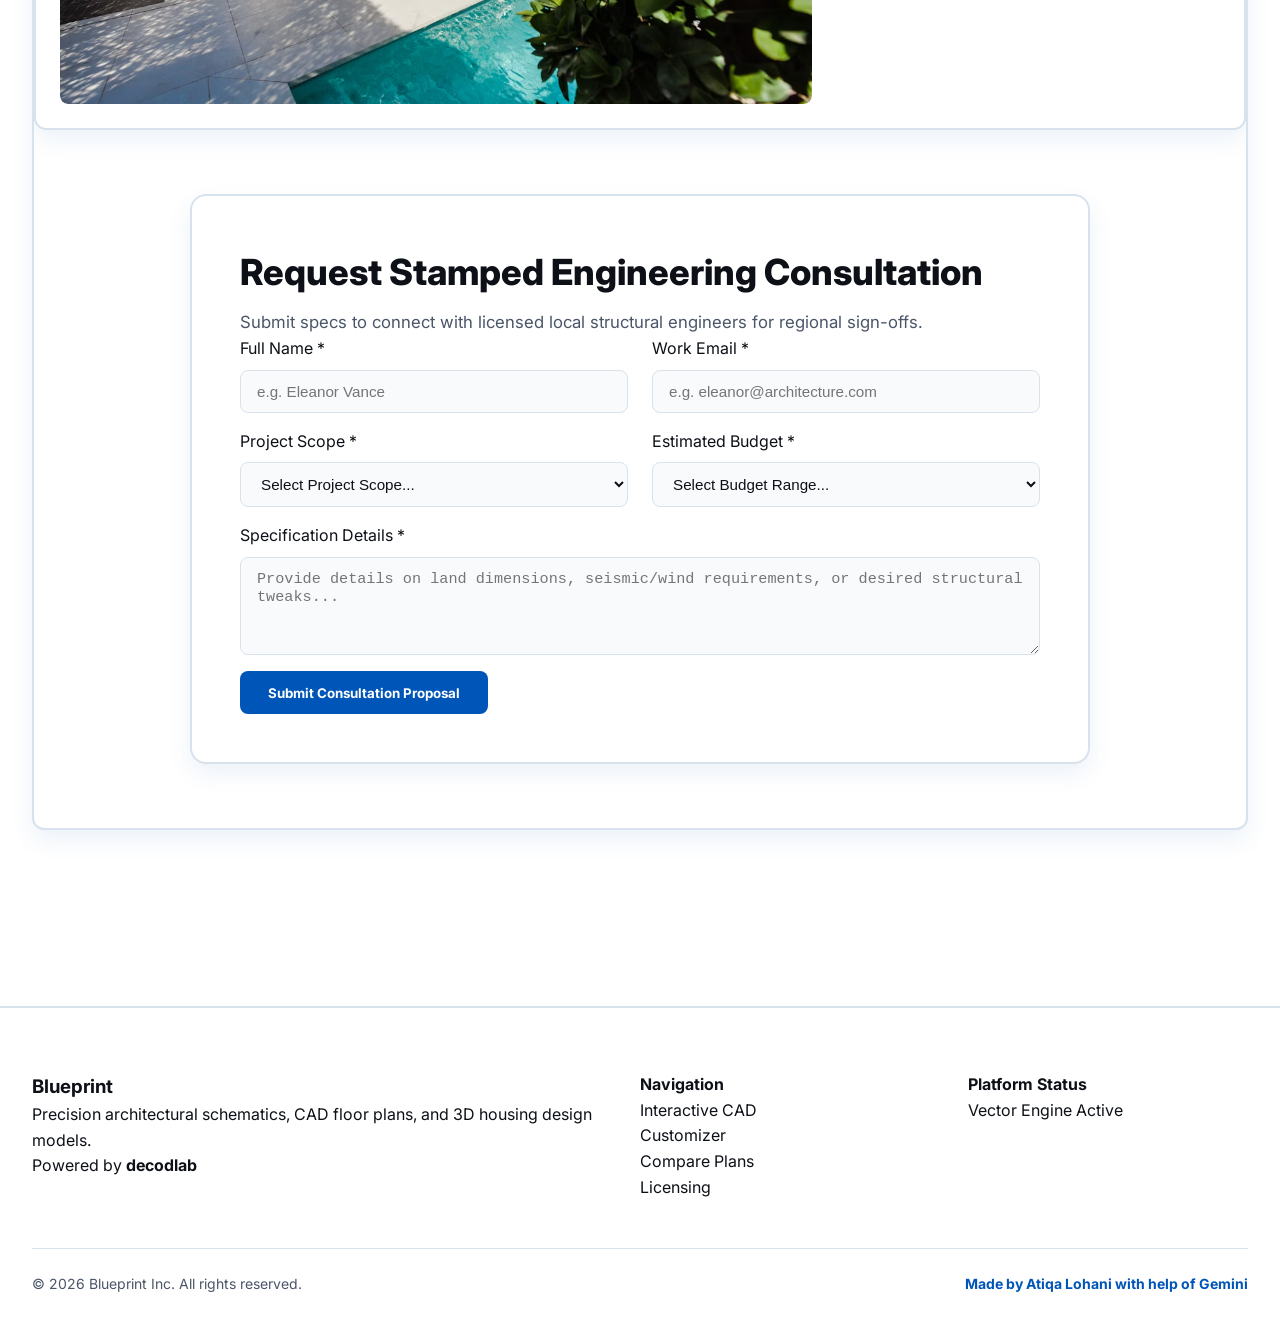
==== commit 372cca6a: "index.html" ====
--- a/index.html
+++ b/index.html
@@ -95,28 +95,50 @@
             <button id="legendToggleBtn" class="btn-tool">📖 Symbol Legend</button>
           </div>
         </div>
-
-        <div id="cadCanvasContainer" class="cad-canvas-container">
-          <!-- Vector Architectural Blueprint Representation -->
-          <div id="blueprintCanvas" class="blueprint-canvas">
-            <div class="cad-layer layer-arch">
-              <div class="room room-living">Living Room (24' x 18')</div>
-              <div class="room room-kitchen">Kitchen & Dining (16' x 14')</div>
-              <div class="room room-master">Master Suite (20' x 16')</div>
-            </div>
-            <div class="cad-layer layer-mep">
-              <div class="mep-conduit conduit-elec">⚡ Main Electrical Trunk Line</div>
-              <div class="mep-conduit conduit-plumb">💧 HVAC Duct & Water Line Supply</div>
-            </div>
-            <div class="cad-layer layer-structural">
-              <div class="steel-beam beam-1">I-Beam Structural Axis A</div>
-              <div class="steel-beam beam-2">I-Beam Structural Axis B</div>
-            </div>
-          </div>
-        </div>
-      </div>
-    </section>
-
+<!-- 1. CORE BLUEPRINT & VISUAL DISPLAYS -->
+<section id="interactive-viewer" class="section-container">
+  <div class="section-header">
+    <h2 class="section-title">Interactive CAD Viewer & Layer Toggle</h2>
+    <p class="section-desc">Toggle between Architectural, MEP, and Structural overlays directly on your custom blueprint image.</p>
+  </div>
+
+  <div class="cad-viewer-box">
+    <div class="cad-toolbar">
+      <div class="toolbar-group">
+        <span class="toolbar-label">Layer Visibility:</span>
+        <button class="layer-toggle active" data-layer="mep">MEP (HVAC/Plumbing)</button>
+        <button class="layer-toggle active" data-layer="structural">Structural Steel</button>
+      </div>
+      <div class="toolbar-group">
+        <button id="mirrorPlanBtn" class="btn-tool">↔️ Mirror / Reverse Layout</button>
+        <button id="arPreviewBtn" class="btn-tool">📱 AR Site Preview</button>
+        <button id="legendToggleBtn" class="btn-tool">📖 Symbol Legend</button>
+      </div>
+    </div>
+
+    <!-- CANVAS WRAPPER USING YOUR IMAGE -->
+    <div id="cadCanvasContainer" class="cad-canvas-container">
+      <div id="blueprintCanvas" class="blueprint-canvas">
+        
+        <!-- YOUR CUSTOM BLUEPRINT IMAGE -->
+        <img src="Blueprint.jpg" id="customBlueprintImg" class="blueprint-custom-img" alt="Custom Architectural Blueprint Plan">
+
+        <!-- TRANSPARENT INTERACTIVE OVERLAY LAYERS -->
+        <div class="cad-layer layer-mep">
+          <div class="mep-conduit conduit-elec">⚡ Main Electrical Trunk Line</div>
+          <div class="mep-conduit conduit-plumb">💧 HVAC Duct & Water Supply Line</div>
+        </div>
+
+        <div class="cad-layer layer-structural">
+          <div class="steel-beam beam-1">I-Beam Axis A</div>
+          <div class="steel-beam beam-2">I-Beam Axis B</div>
+        </div>
+
+      </div>
+    </div>
+  </div>
+</section>
+        
     <!-- SYMBOL LEGEND MODAL OVERLAY -->
     <div id="legendBox" class="legend-popover hidden">
       <h4>Architectural Notation Legend</h4>
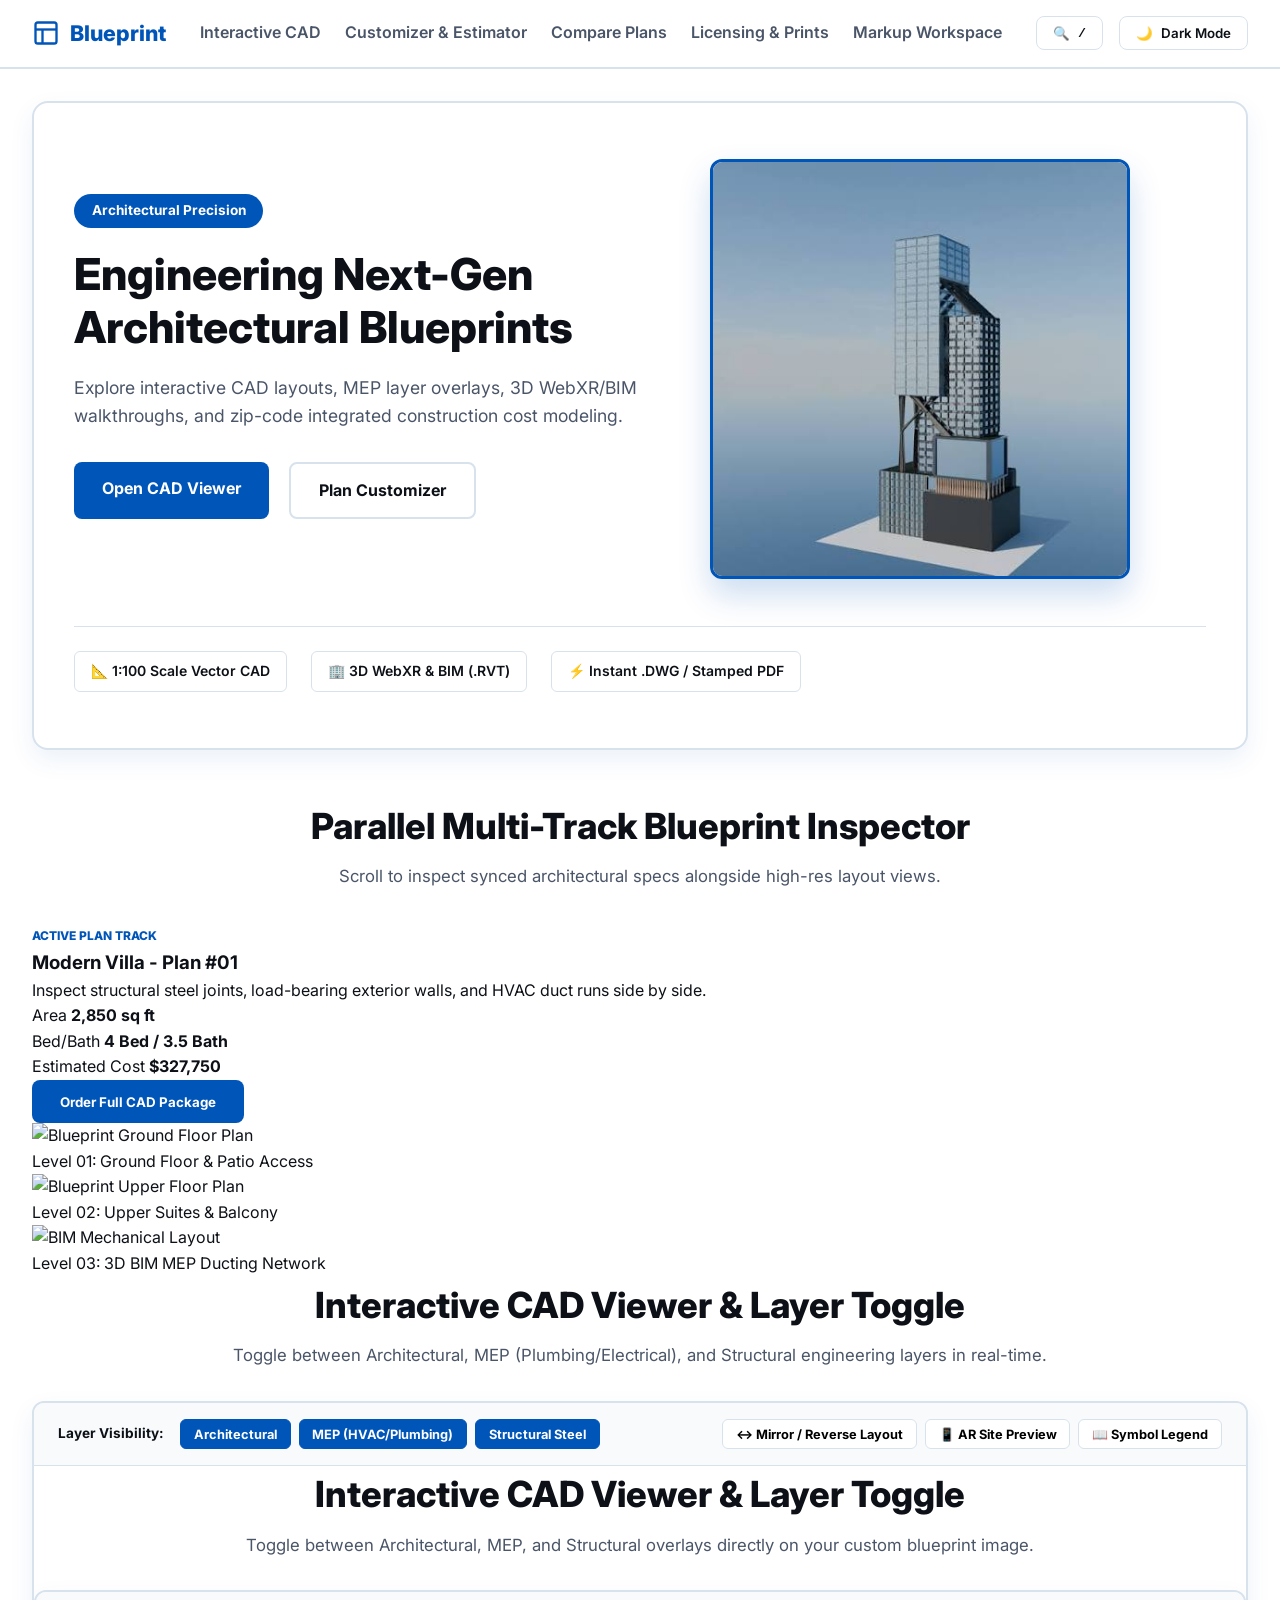
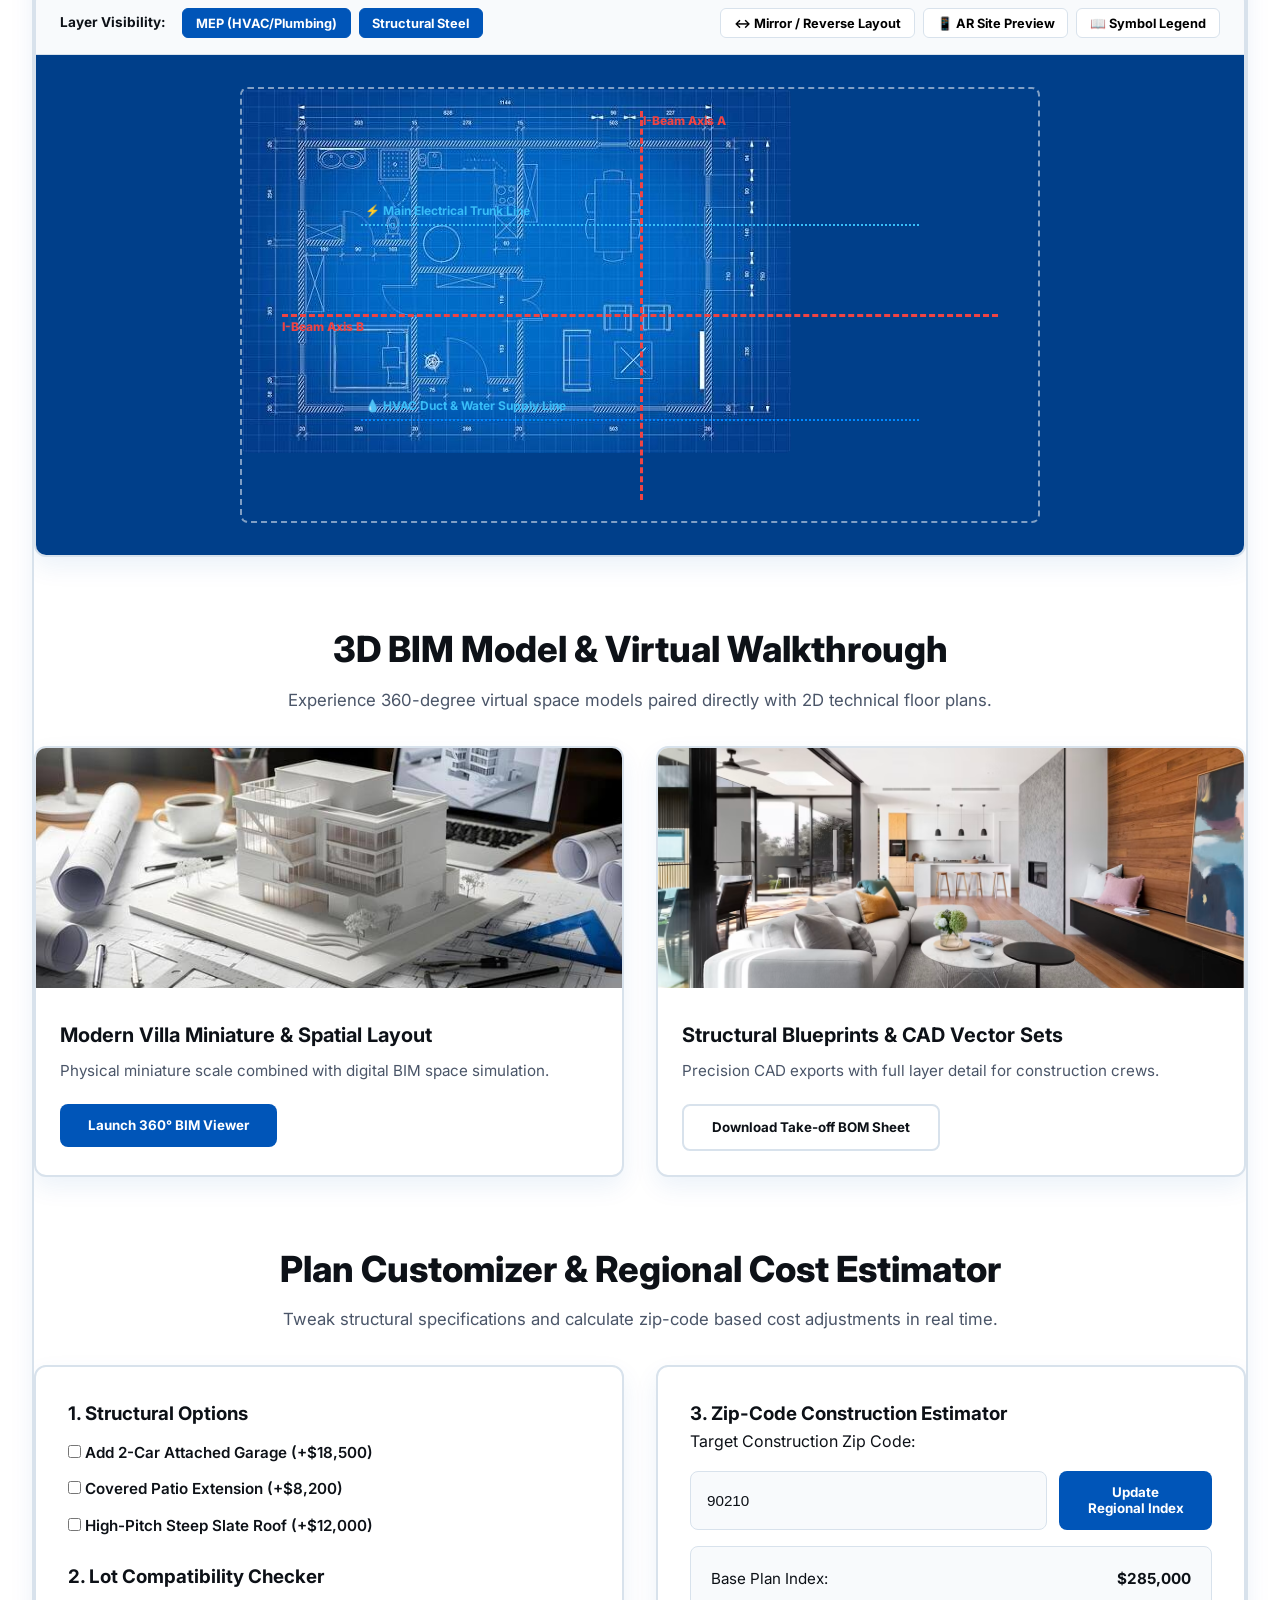
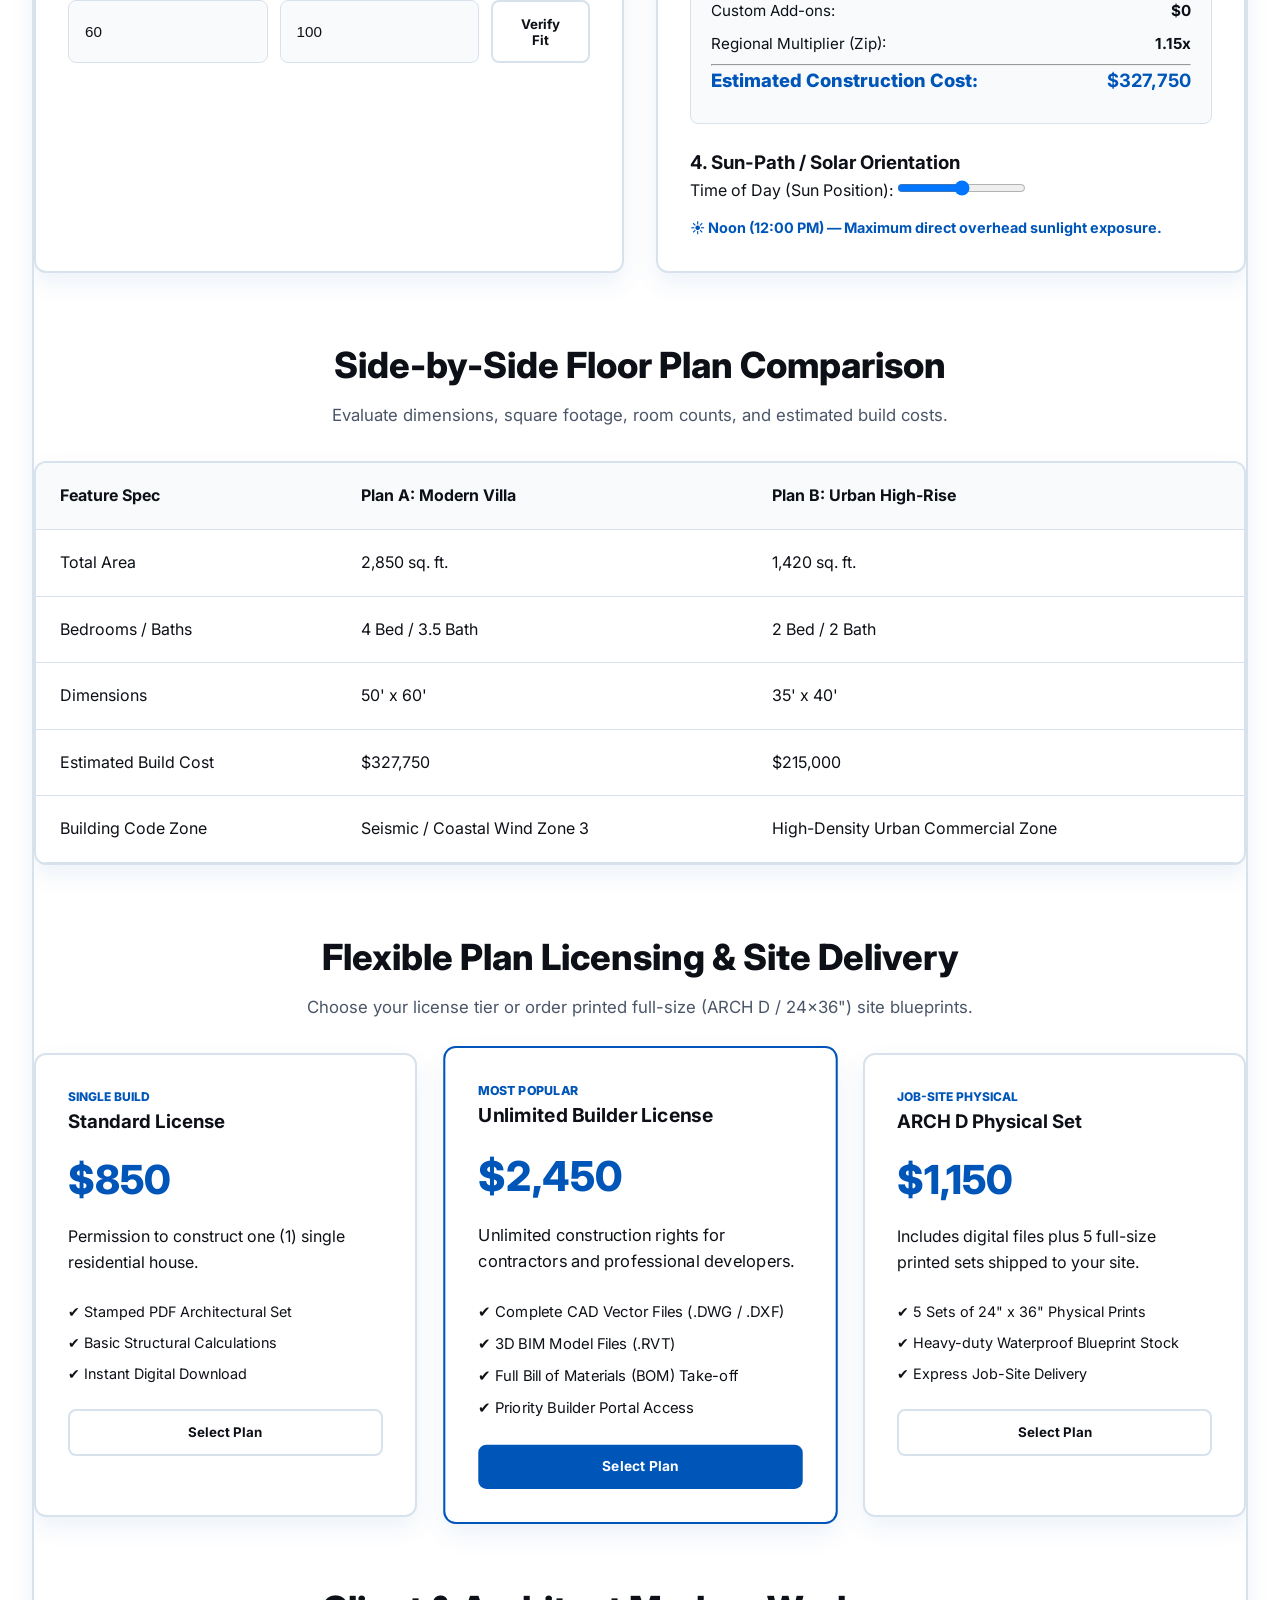
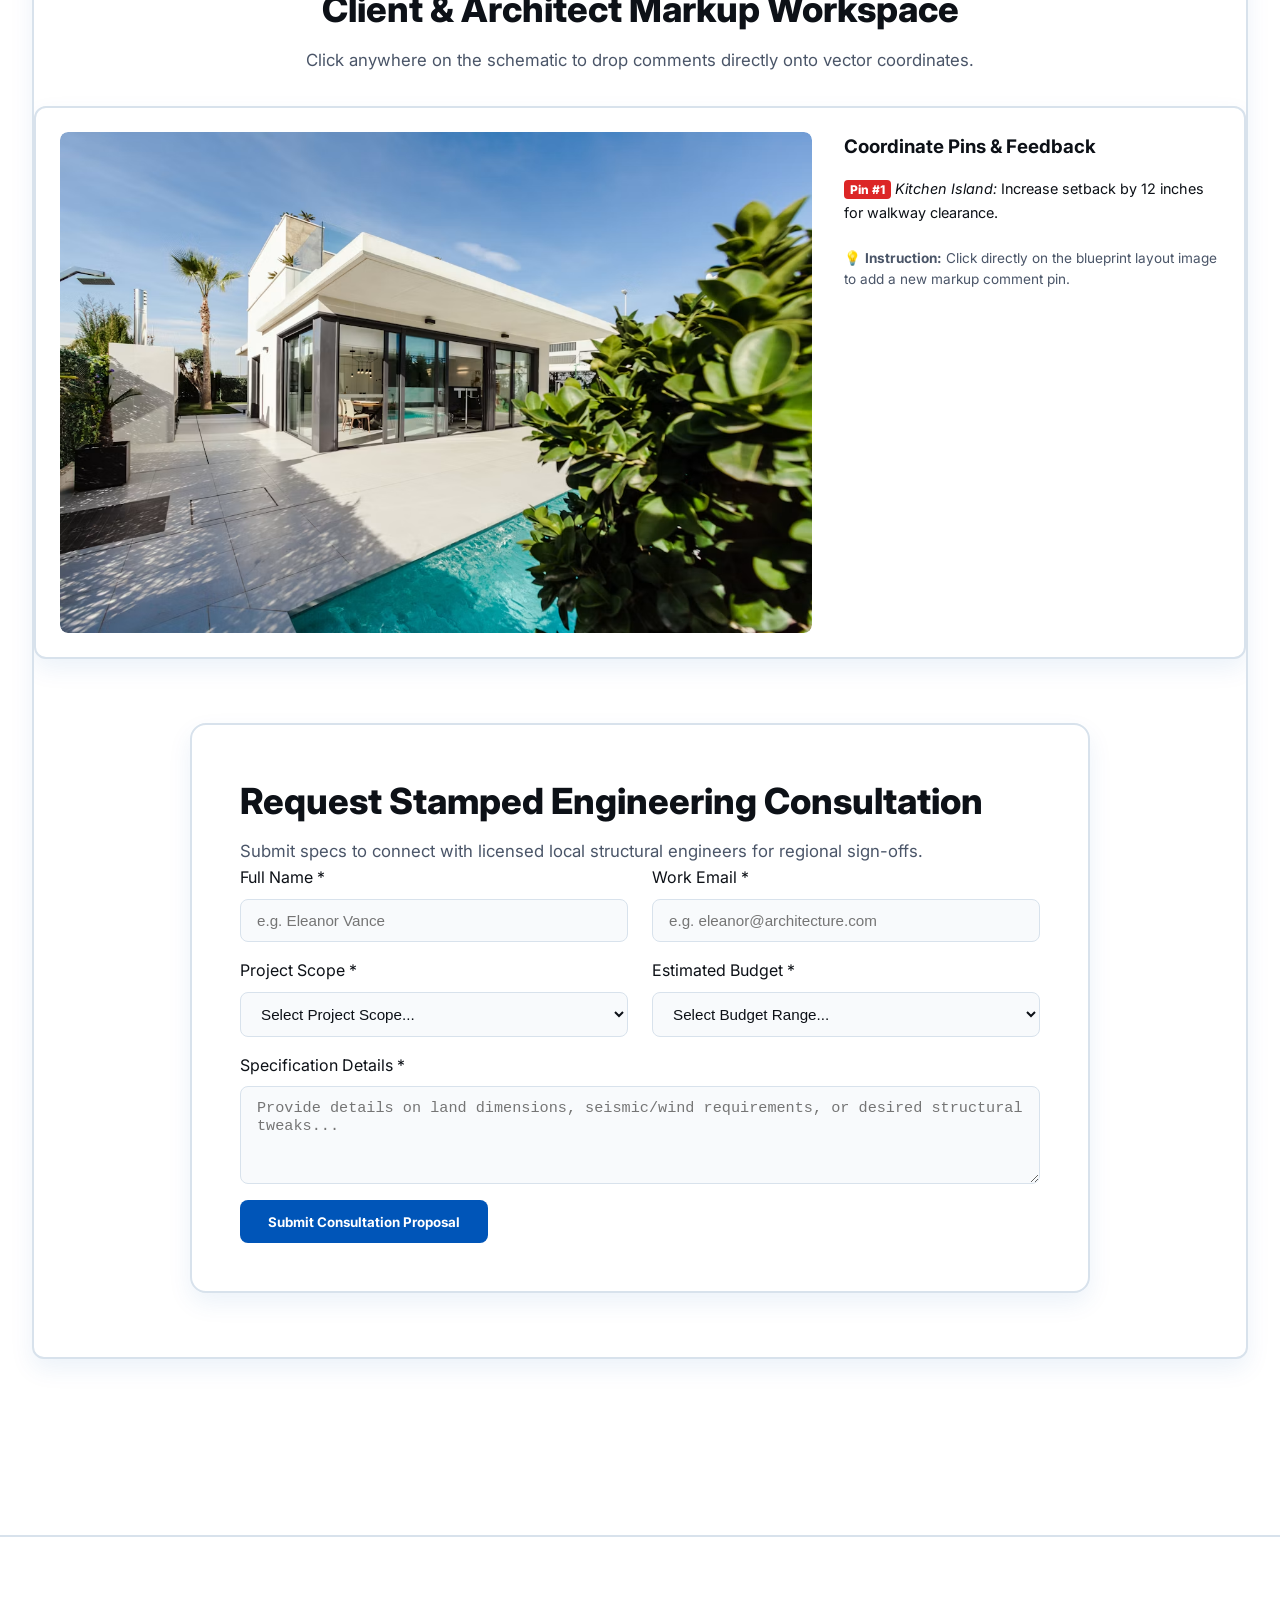
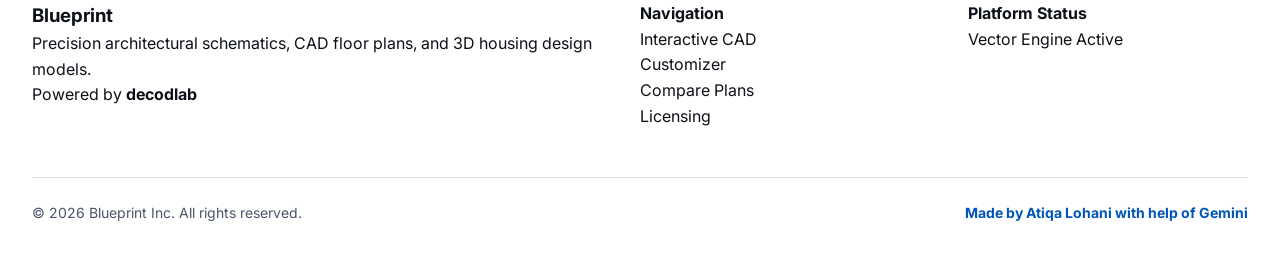
==== commit e2b7ba26: "i" ====
--- a/index.html
+++ b/index.html
@@ -74,6 +74,60 @@
       </div>
     </section>
 
+    <!-- PARALLEL SCROLLING WORKSPACE SECTION -->
+<section id="parallel-scroll-section" class="parallel-section-wrapper">
+  <div class="section-header">
+    <h2 class="section-title">Parallel Multi-Track Blueprint Inspector</h2>
+    <p class="section-desc">Scroll to inspect synced architectural specs alongside high-res layout views.</p>
+  </div>
+
+  <div class="parallel-container">
+    <!-- LEFT TRACK: STICKY SPECIFICATION TRACK -->
+    <div class="parallel-track track-left">
+      <div class="sticky-card">
+        <span class="card-badge">Active Plan Track</span>
+        <h3 id="parallelPlanTitle">Modern Villa - Plan #01</h3>
+        <p id="parallelPlanDesc">Inspect structural steel joints, load-bearing exterior walls, and HVAC duct runs side by side.</p>
+        
+        <div class="spec-metrics">
+          <div class="metric-item">
+            <span>Area</span>
+            <strong id="parallelArea">2,850 sq ft</strong>
+          </div>
+          <div class="metric-item">
+            <span>Bed/Bath</span>
+            <strong id="parallelBeds">4 Bed / 3.5 Bath</strong>
+          </div>
+          <div class="metric-item">
+            <span>Estimated Cost</span>
+            <strong id="parallelCost">$327,750</strong>
+          </div>
+        </div>
+
+        <button class="btn-primary" onclick="buyLicense('Parallel Inspected Plan')">Order Full CAD Package</button>
+      </div>
+    </div>
+
+    <!-- RIGHT TRACK: INDEPENDENTLY SCROLLING BLUEPRINT CARDS -->
+    <div class="parallel-track track-right" id="rightScrollTrack">
+      <div class="parallel-card" data-plan="Modern Villa - Plan #01" data-area="2,850 sq ft" data-beds="4 Bed / 3.5 Bath" data-cost="$327,750">
+        <img src="my-custom-blueprint.png" alt="Blueprint Ground Floor Plan" class="parallel-card-img">
+        <div class="card-caption">Level 01: Ground Floor & Patio Access</div>
+      </div>
+
+      <div class="parallel-card" data-plan="Modern Villa - Upper Floor" data-area="1,420 sq ft" data-beds="2 Bed / 2 Bath" data-cost="$215,000">
+        <img src="https://images.unsplash.com/photo-1600607687939-ce8a6c25118c?auto=format&fit=crop&w=1200&q=80" alt="Blueprint Upper Floor Plan" class="parallel-card-img">
+        <div class="card-caption">Level 02: Upper Suites & Balcony</div>
+      </div>
+
+      <div class="parallel-card" data-plan="Modern Villa - MEP Overlay" data-area="2,850 sq ft" data-beds="HVAC / Elec" data-cost="$45,000 Add-on">
+        <img src="https://images.unsplash.com/photo-1600585154340-be6161a56a0c?auto=format&fit=crop&w=1200&q=80" alt="BIM Mechanical Layout" class="parallel-card-img">
+        <div class="card-caption">Level 03: 3D BIM MEP Ducting Network</div>
+      </div>
+    </div>
+  </div>
+</section>
+    
     <!-- 1. CORE BLUEPRINT & VISUAL DISPLAYS -->
     <section id="interactive-viewer" class="section-container">
       <div class="section-header">
--- a/style.css
+++ b/style.css
@@ -1,6 +1,57 @@
 /* ==========================================================================
    1. COLOR PALETTE & CSS CUSTOM PROPERTIES (WHITE & BLUEPRINT BLUE THEME)
    ========================================================================== */
+/* ==========================================================================
+   CUSTOM BLUEPRINT IMAGE CONTAINER STYLES
+   ========================================================================== */
+.cad-canvas-container {
+  min-height: 500px;
+  background-color: var(--blueprint-bg);
+  position: relative;
+  display: flex;
+  align-items: center;
+  justify-content: center;
+  padding: 1.5rem;
+  overflow: hidden;
+}
+
+.blueprint-canvas {
+  position: relative;
+  display: inline-block;
+  max-width: 100%;
+  border: 2px dashed rgba(255, 255, 255, 0.4);
+  border-radius: 8px;
+  transition: transform 0.4s cubic-bezier(0.4, 0, 0.2, 1);
+}
+
+/* One-Click Mirror/Reverse Layout */
+.blueprint-canvas.mirrored {
+  transform: scaleX(-1);
+}
+
+.blueprint-custom-img {
+  display: block;
+  max-width: 100%;
+  height: auto;
+  max-height: 550px;
+  border-radius: 6px;
+  object-fit: contain;
+}
+
+/* Layer positioning over image */
+.cad-layer {
+  position: absolute;
+  top: 0;
+  left: 0;
+  width: 100%;
+  height: 100%;
+  pointer-events: none;
+  transition: opacity 0.3s ease;
+}
+
+.cad-layer.hidden {
+  opacity: 0;
+}
 :root {
   --bg-main: #FFFFFF;
   --surface-card: #FFFFFF;
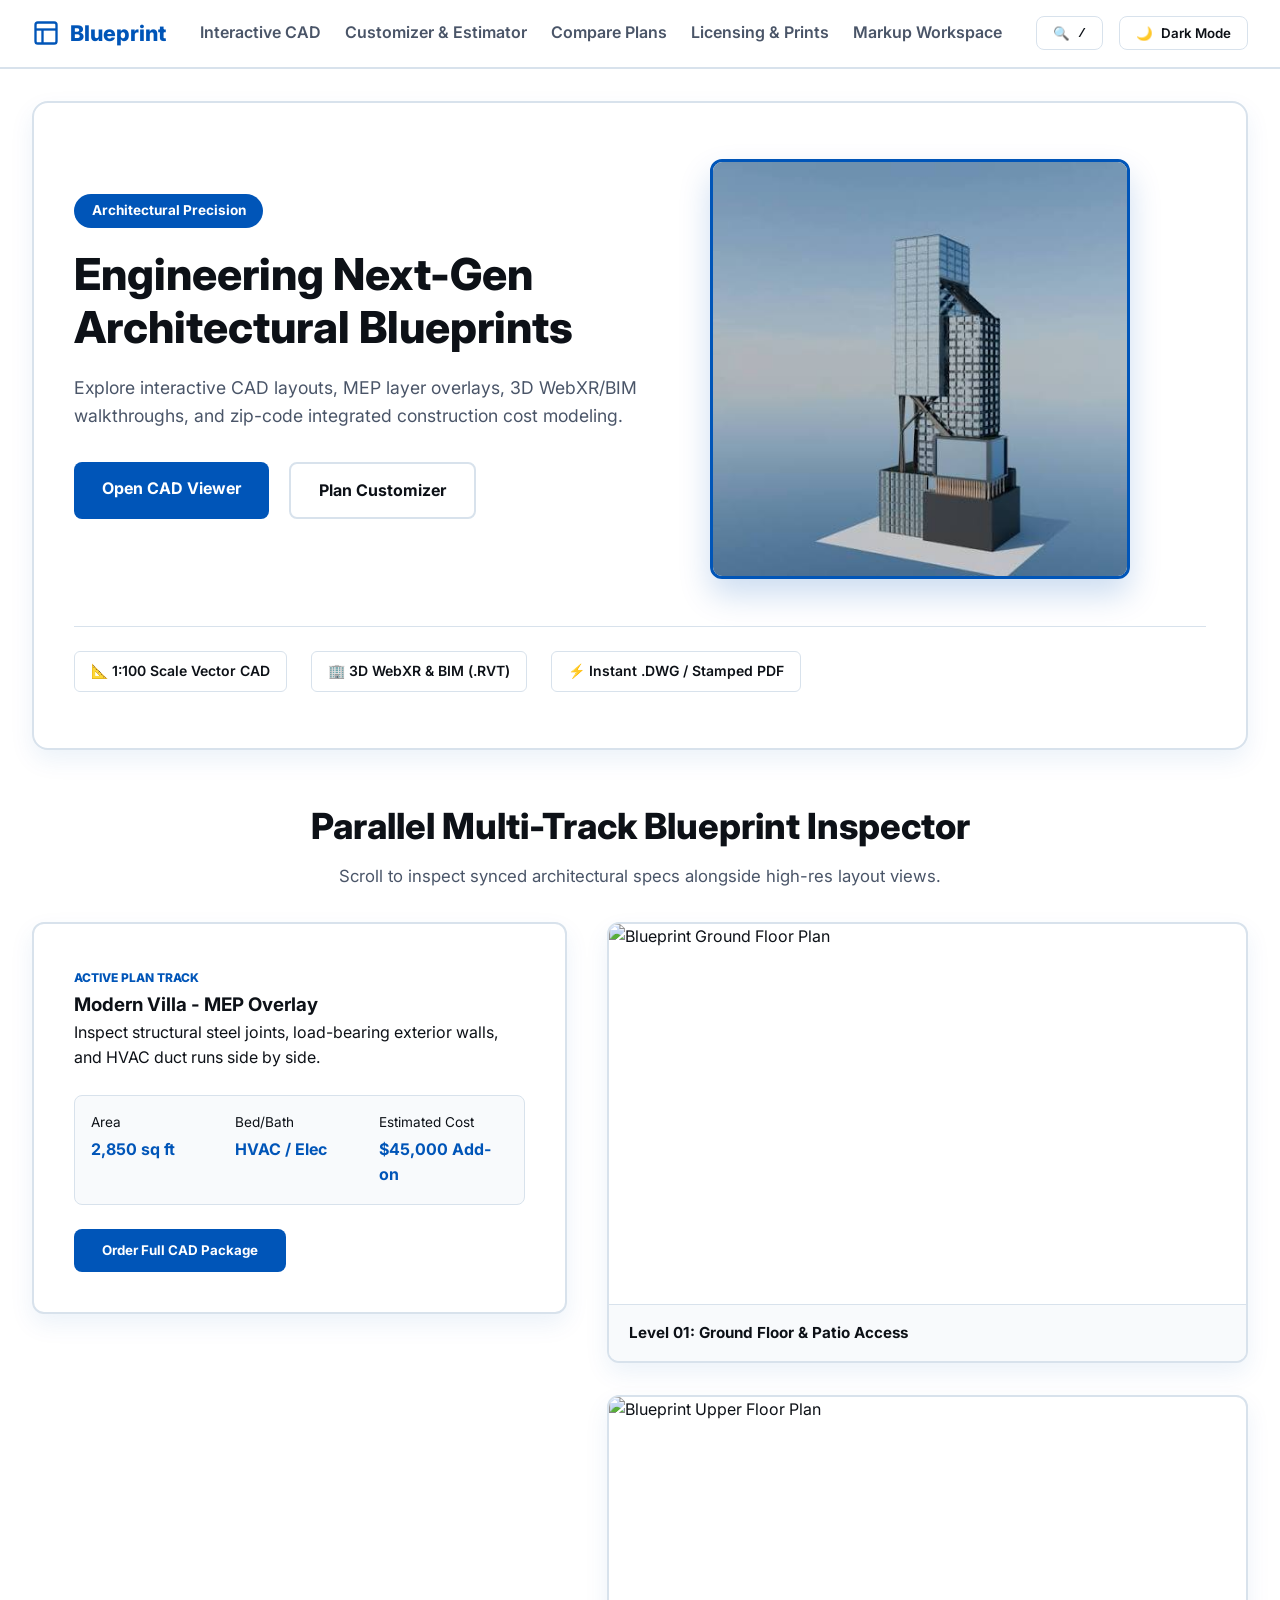
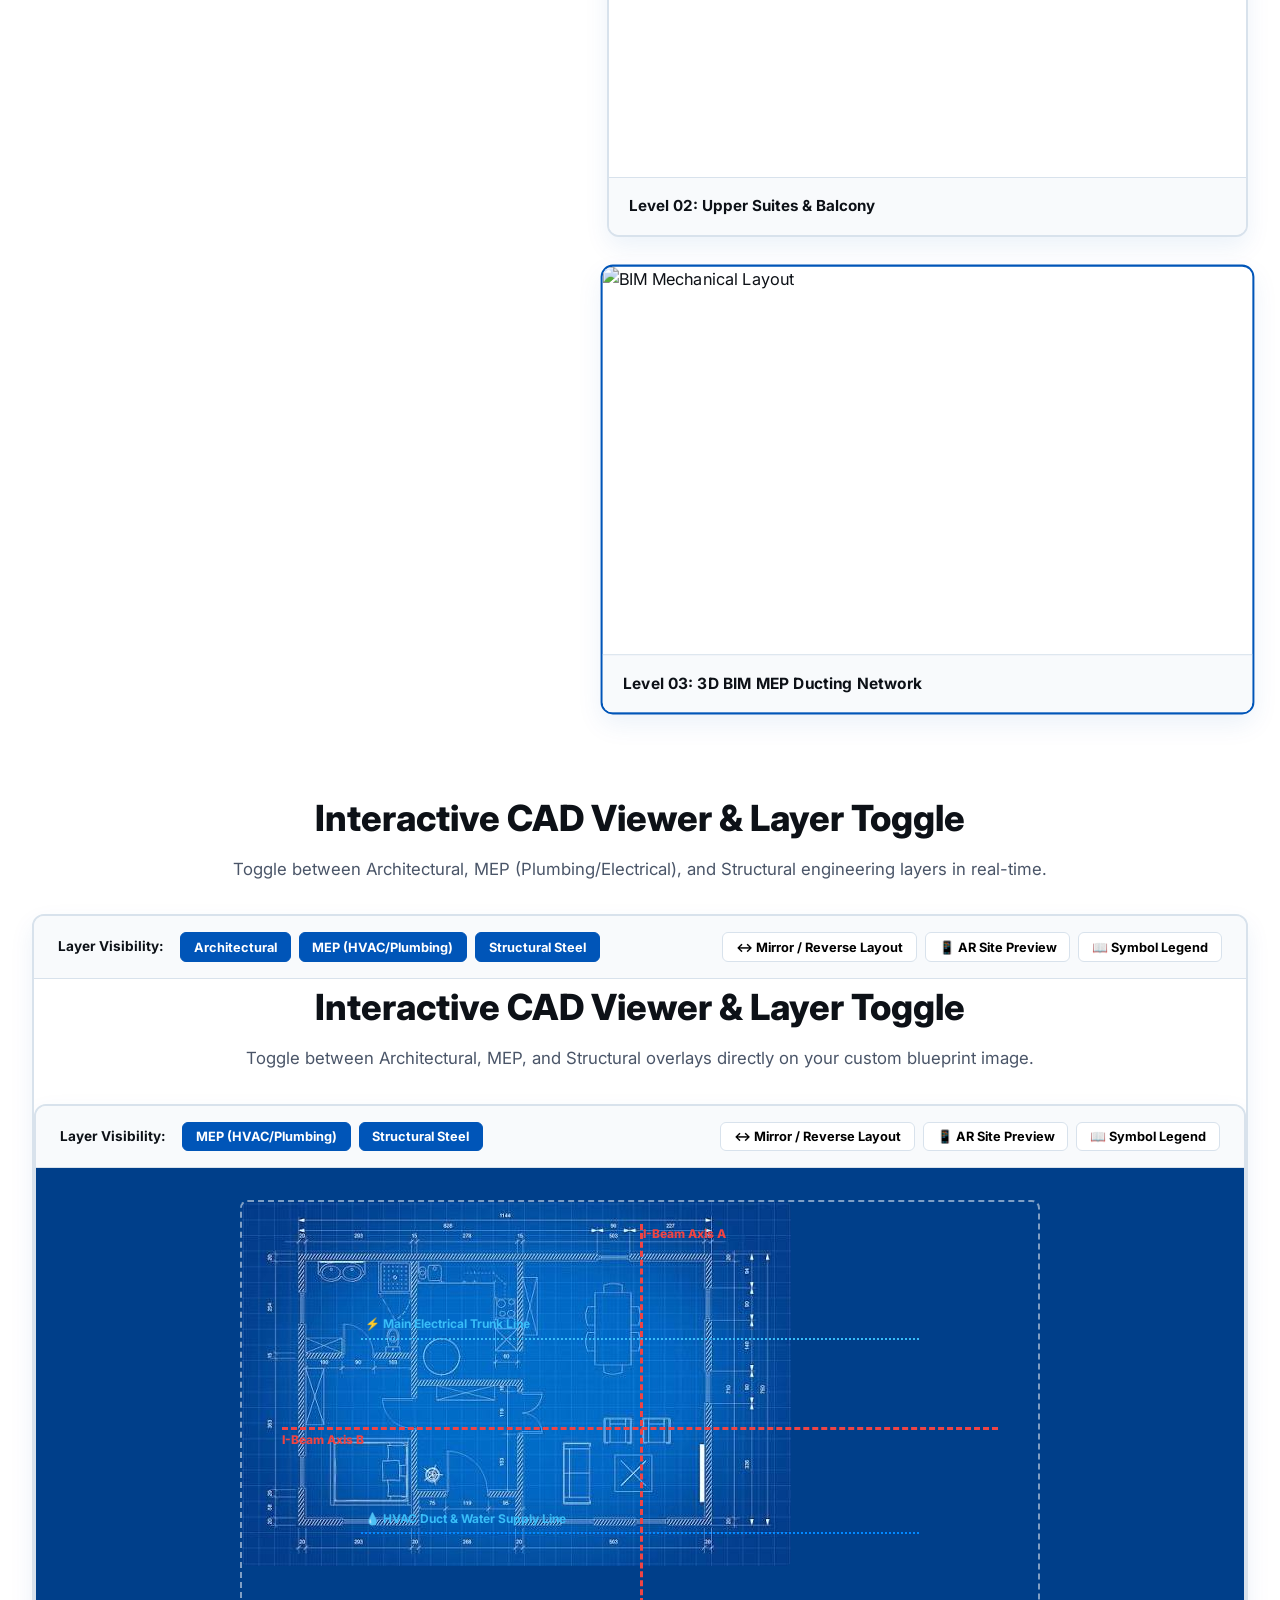
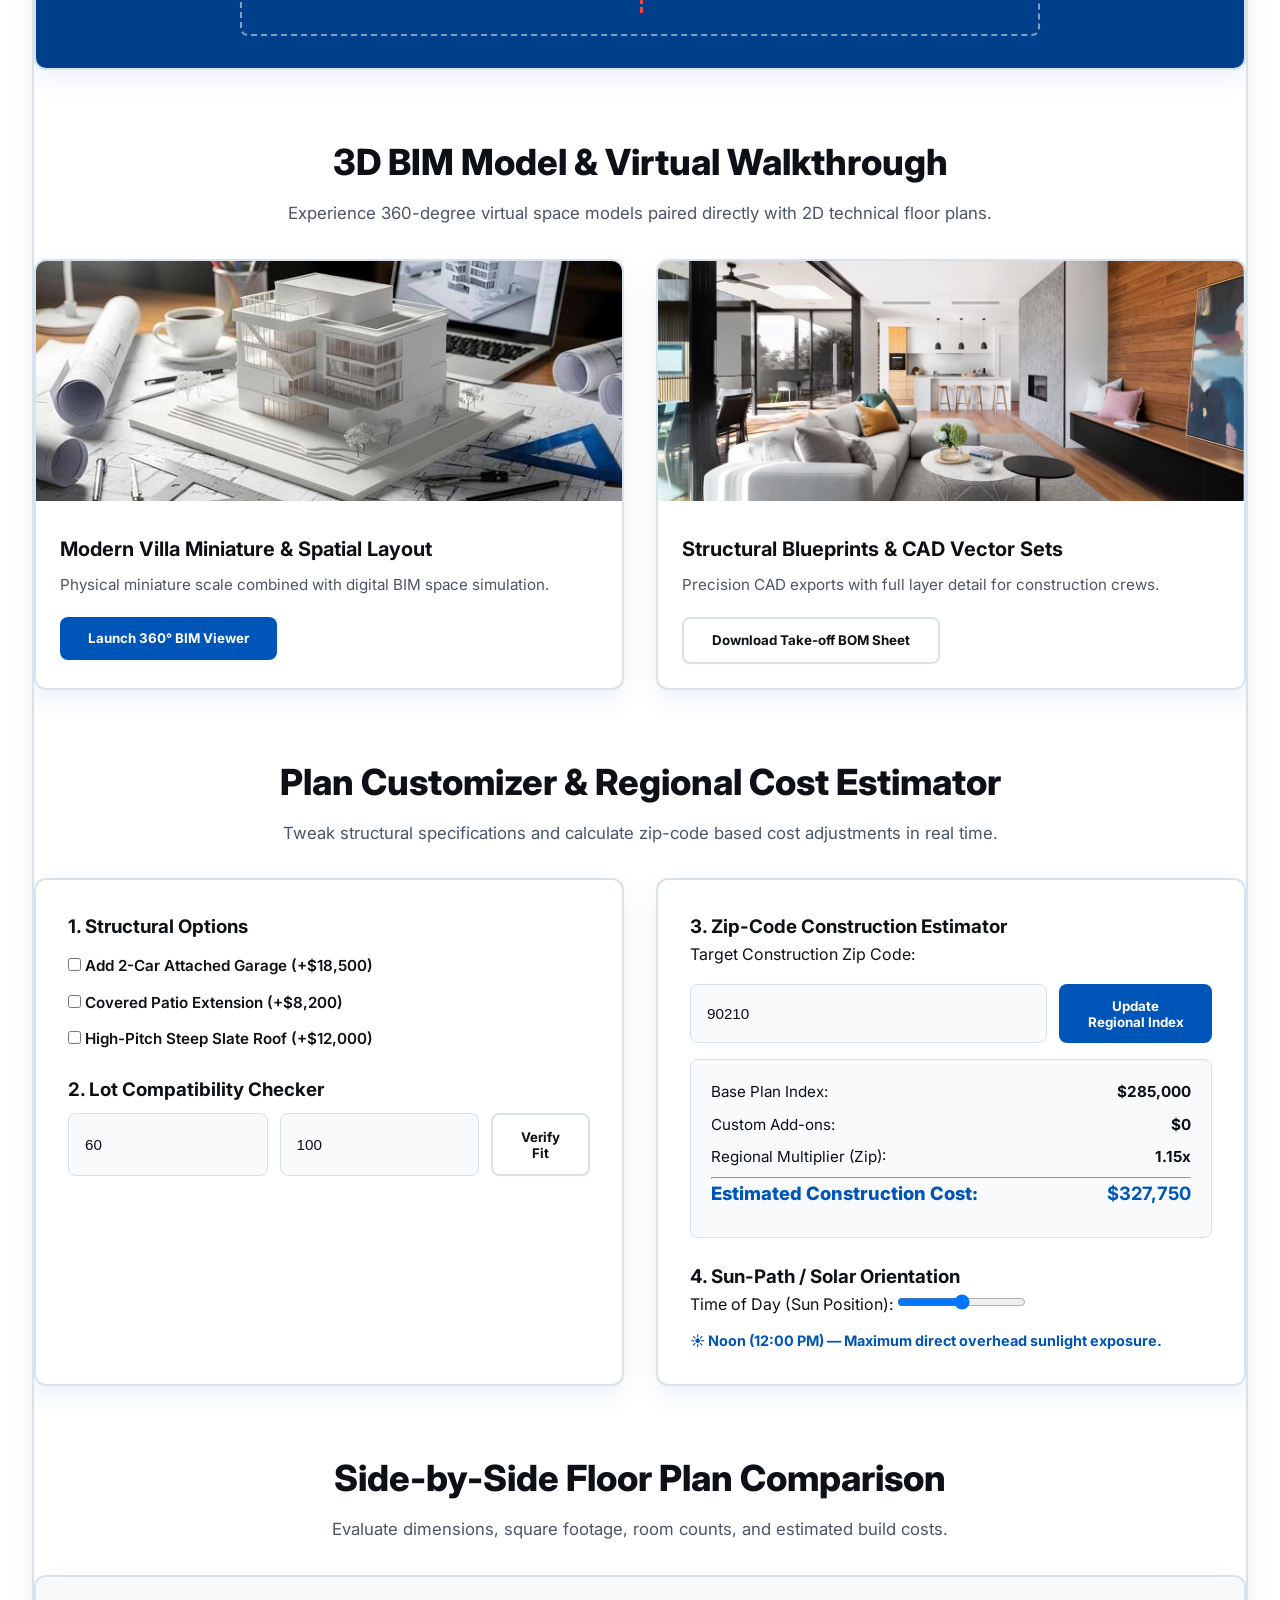
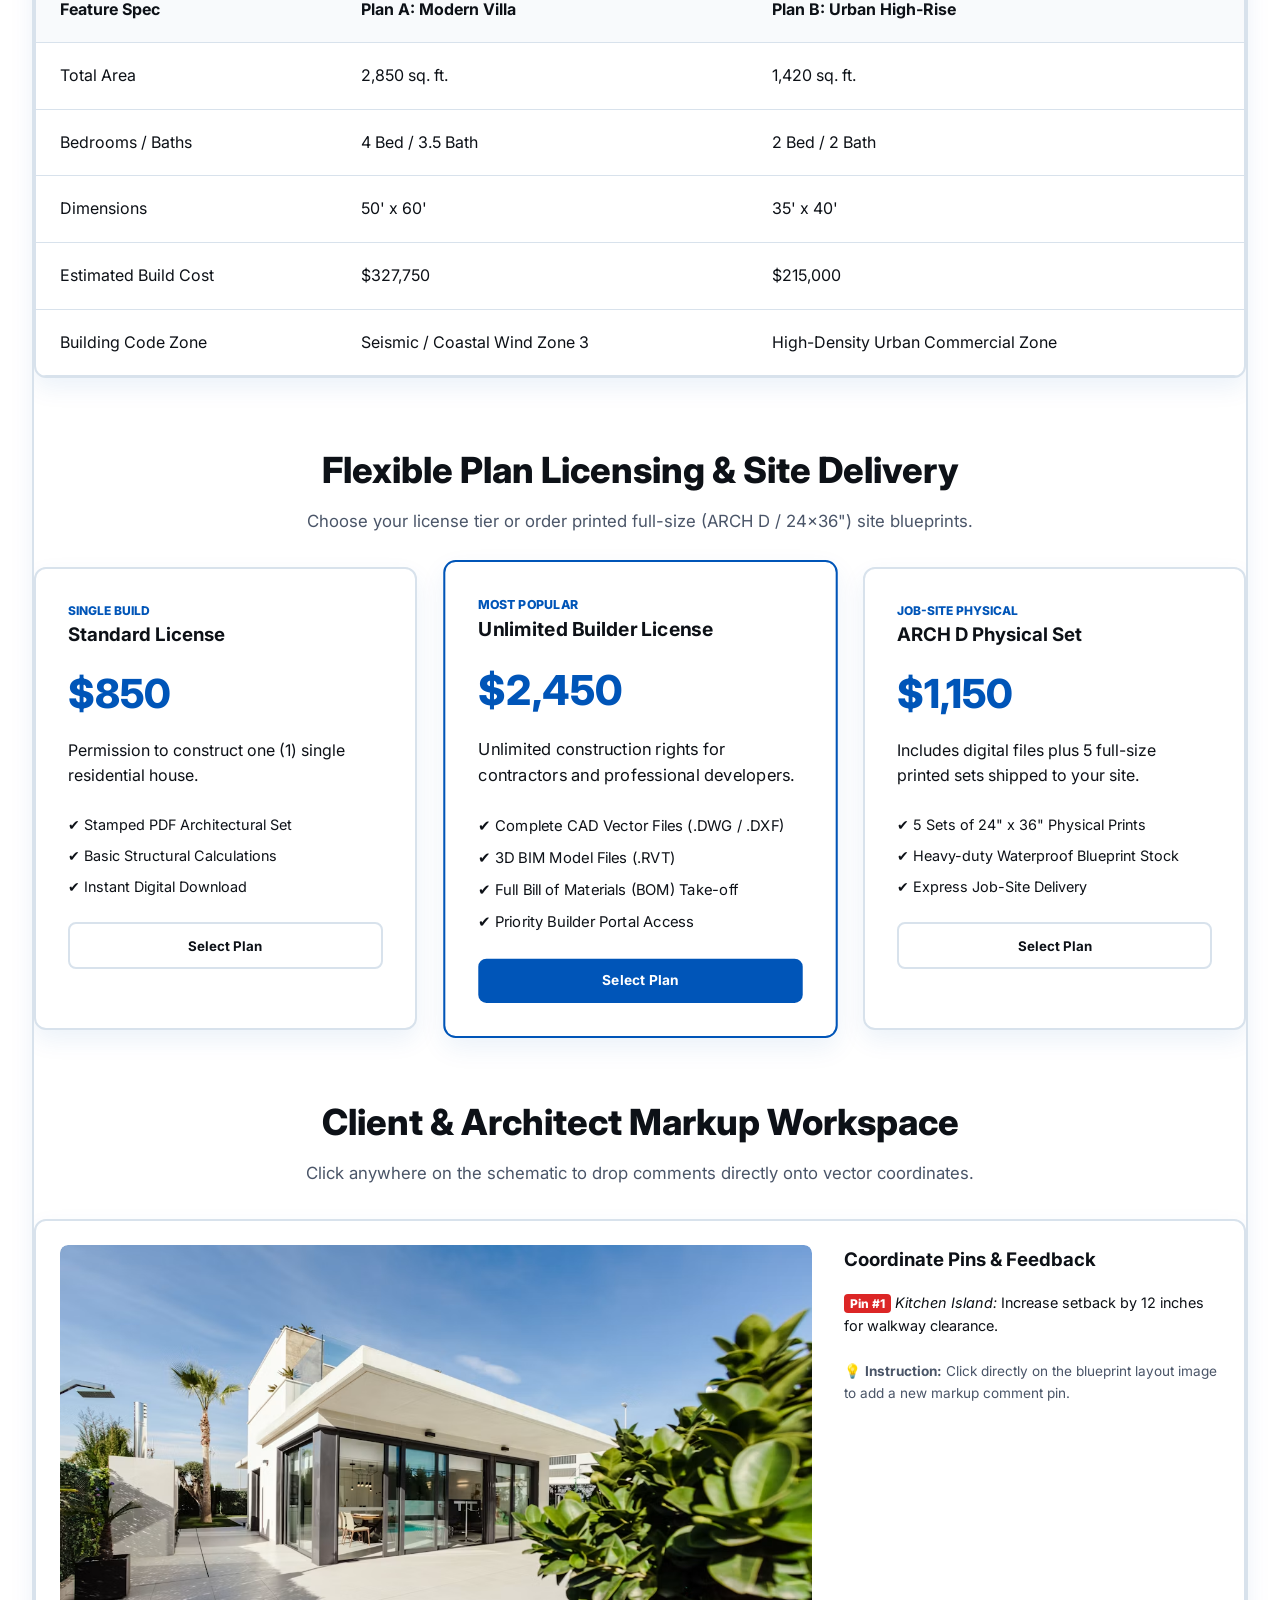
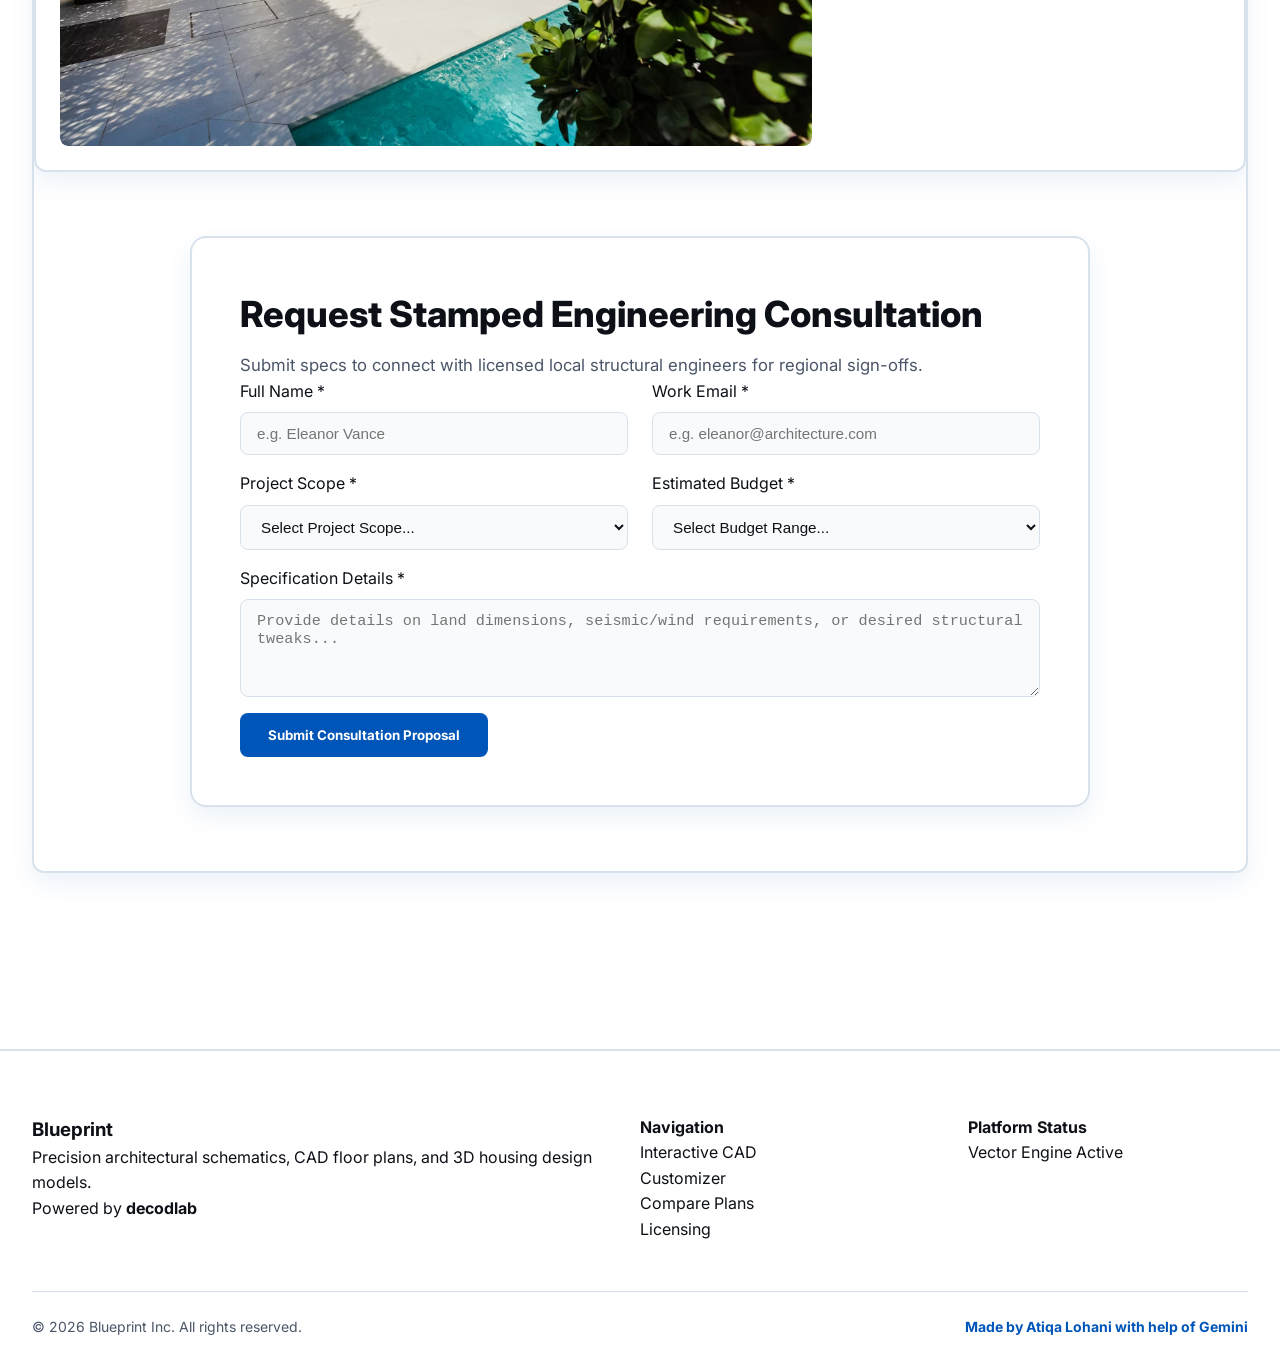
==== commit c08d6feb: "index.html" ====
--- a/index.html
+++ b/index.html
@@ -111,7 +111,7 @@
     <!-- RIGHT TRACK: INDEPENDENTLY SCROLLING BLUEPRINT CARDS -->
     <div class="parallel-track track-right" id="rightScrollTrack">
       <div class="parallel-card" data-plan="Modern Villa - Plan #01" data-area="2,850 sq ft" data-beds="4 Bed / 3.5 Bath" data-cost="$327,750">
-        <img src="my-custom-blueprint.png" alt="Blueprint Ground Floor Plan" class="parallel-card-img">
+        <img src="patio-tiling.jpg" alt="Blueprint Ground Floor Plan" class="parallel-card-img">
         <div class="card-caption">Level 01: Ground Floor & Patio Access</div>
       </div>
 
--- a/style.css
+++ b/style.css
@@ -1,9 +1,99 @@
-/* ==========================================================================
-   1. COLOR PALETTE & CSS CUSTOM PROPERTIES (WHITE & BLUEPRINT BLUE THEME)
-   ========================================================================== */
-/* ==========================================================================
-   CUSTOM BLUEPRINT IMAGE CONTAINER STYLES
-   ========================================================================== */
+.parallel-section-wrapper {
+  margin-bottom: 5rem;
+}
+
+.parallel-container {
+  display: grid;
+  grid-template-columns: 1fr 1.2fr;
+  gap: 2.5rem;
+  align-items: start;
+  position: relative;
+}
+
+/* LEFT TRACK - STICKY PANEL */
+.track-left {
+  position: sticky;
+  top: 100px; /* Aligns below sticky header */
+  align-self: start;
+}
+
+.sticky-card {
+  background: var(--surface-card);
+  border: 2px solid var(--border-color);
+  border-radius: 12px;
+  padding: 2.5rem;
+  box-shadow: var(--card-shadow);
+}
+
+.spec-metrics {
+  display: grid;
+  grid-template-columns: repeat(3, 1fr);
+  gap: 1rem;
+  margin: 1.5rem 0;
+  padding: 1rem;
+  background: var(--input-bg);
+  border-radius: 8px;
+  border: 1px solid var(--border-color);
+}
+
+.metric-item {
+  display: flex;
+  flex-direction: column;
+  font-size: 0.85rem;
+}
+
+.metric-item strong {
+  color: var(--primary-accent);
+  font-size: 1rem;
+  margin-top: 0.2rem;
+}
+
+/* RIGHT TRACK - SCROLLABLE STACK */
+.track-right {
+  display: flex;
+  flex-direction: column;
+  gap: 2rem;
+}
+
+.parallel-card {
+  background: var(--surface-card);
+  border: 2px solid var(--border-color);
+  border-radius: 12px;
+  overflow: hidden;
+  box-shadow: var(--card-shadow);
+  transition: transform 0.3s ease, border-color 0.3s ease;
+}
+
+.parallel-card.active-card {
+  border-color: var(--primary-accent);
+  transform: scale(1.02);
+}
+
+.parallel-card-img {
+  width: 100%;
+  height: 380px;
+  object-fit: cover;
+  display: block;
+}
+
+.card-caption {
+  padding: 1rem 1.25rem;
+  font-weight: 700;
+  font-size: 0.95rem;
+  background: var(--input-bg);
+  border-top: 1px solid var(--border-color);
+}
+
+/* Responsive adjustment for tablet/mobile */
+@media (max-width: 900px) {
+  .parallel-container {
+    grid-template-columns: 1fr;
+  }
+  .track-left {
+    position: relative;
+    top: 0;
+  }
+}
 .cad-canvas-container {
   min-height: 500px;
   background-color: var(--blueprint-bg);
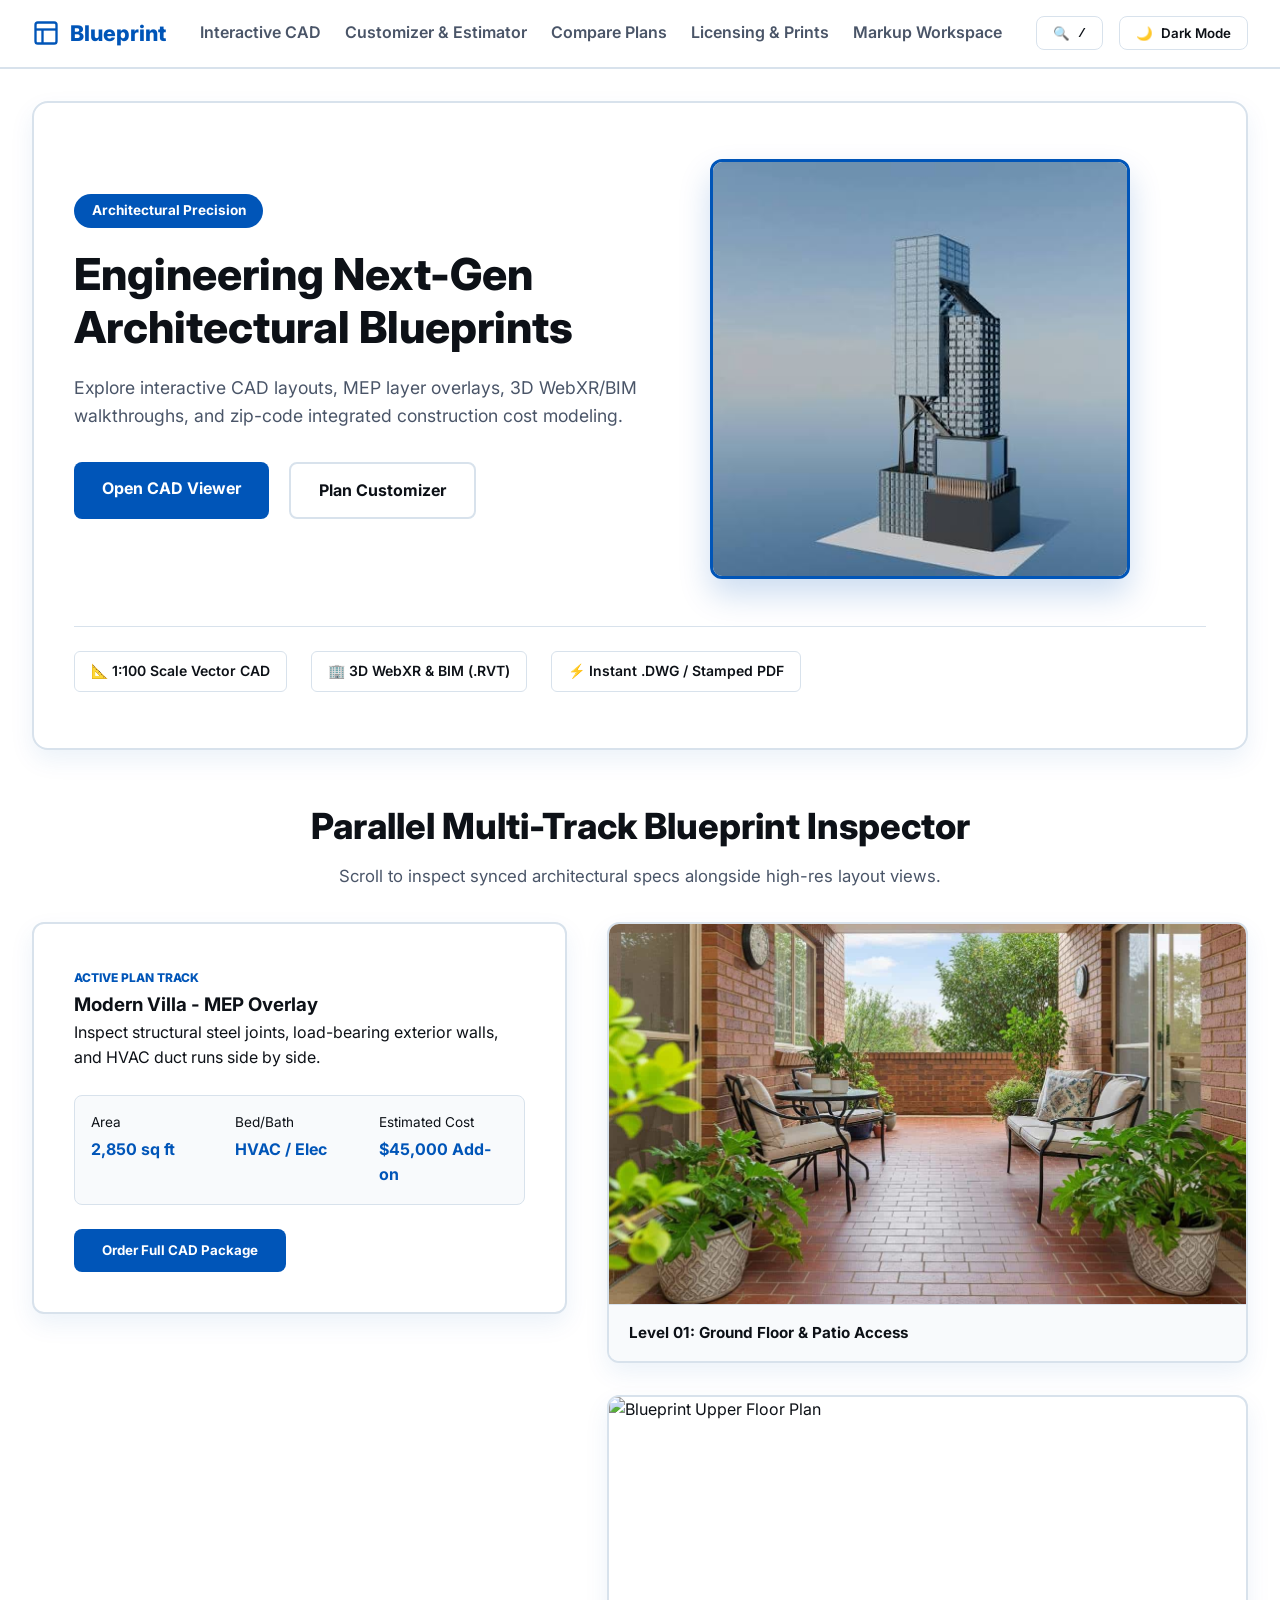
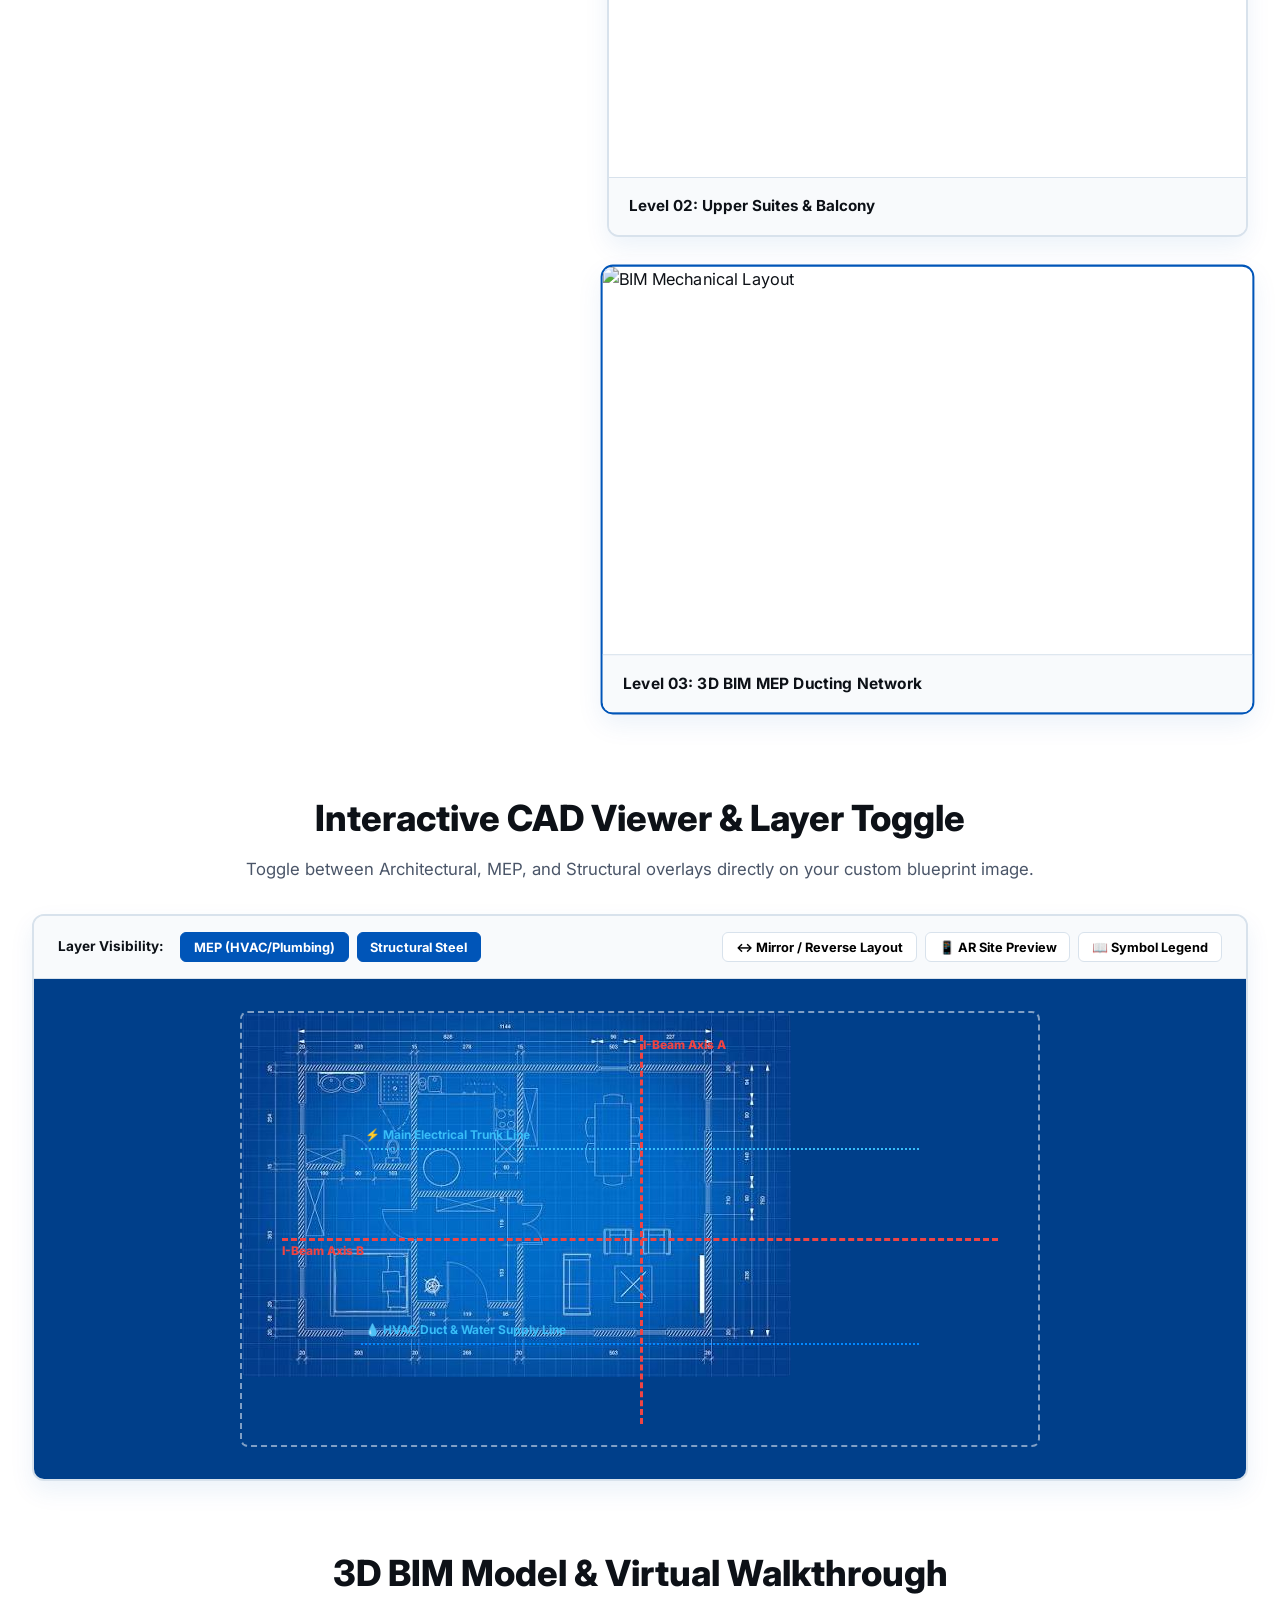
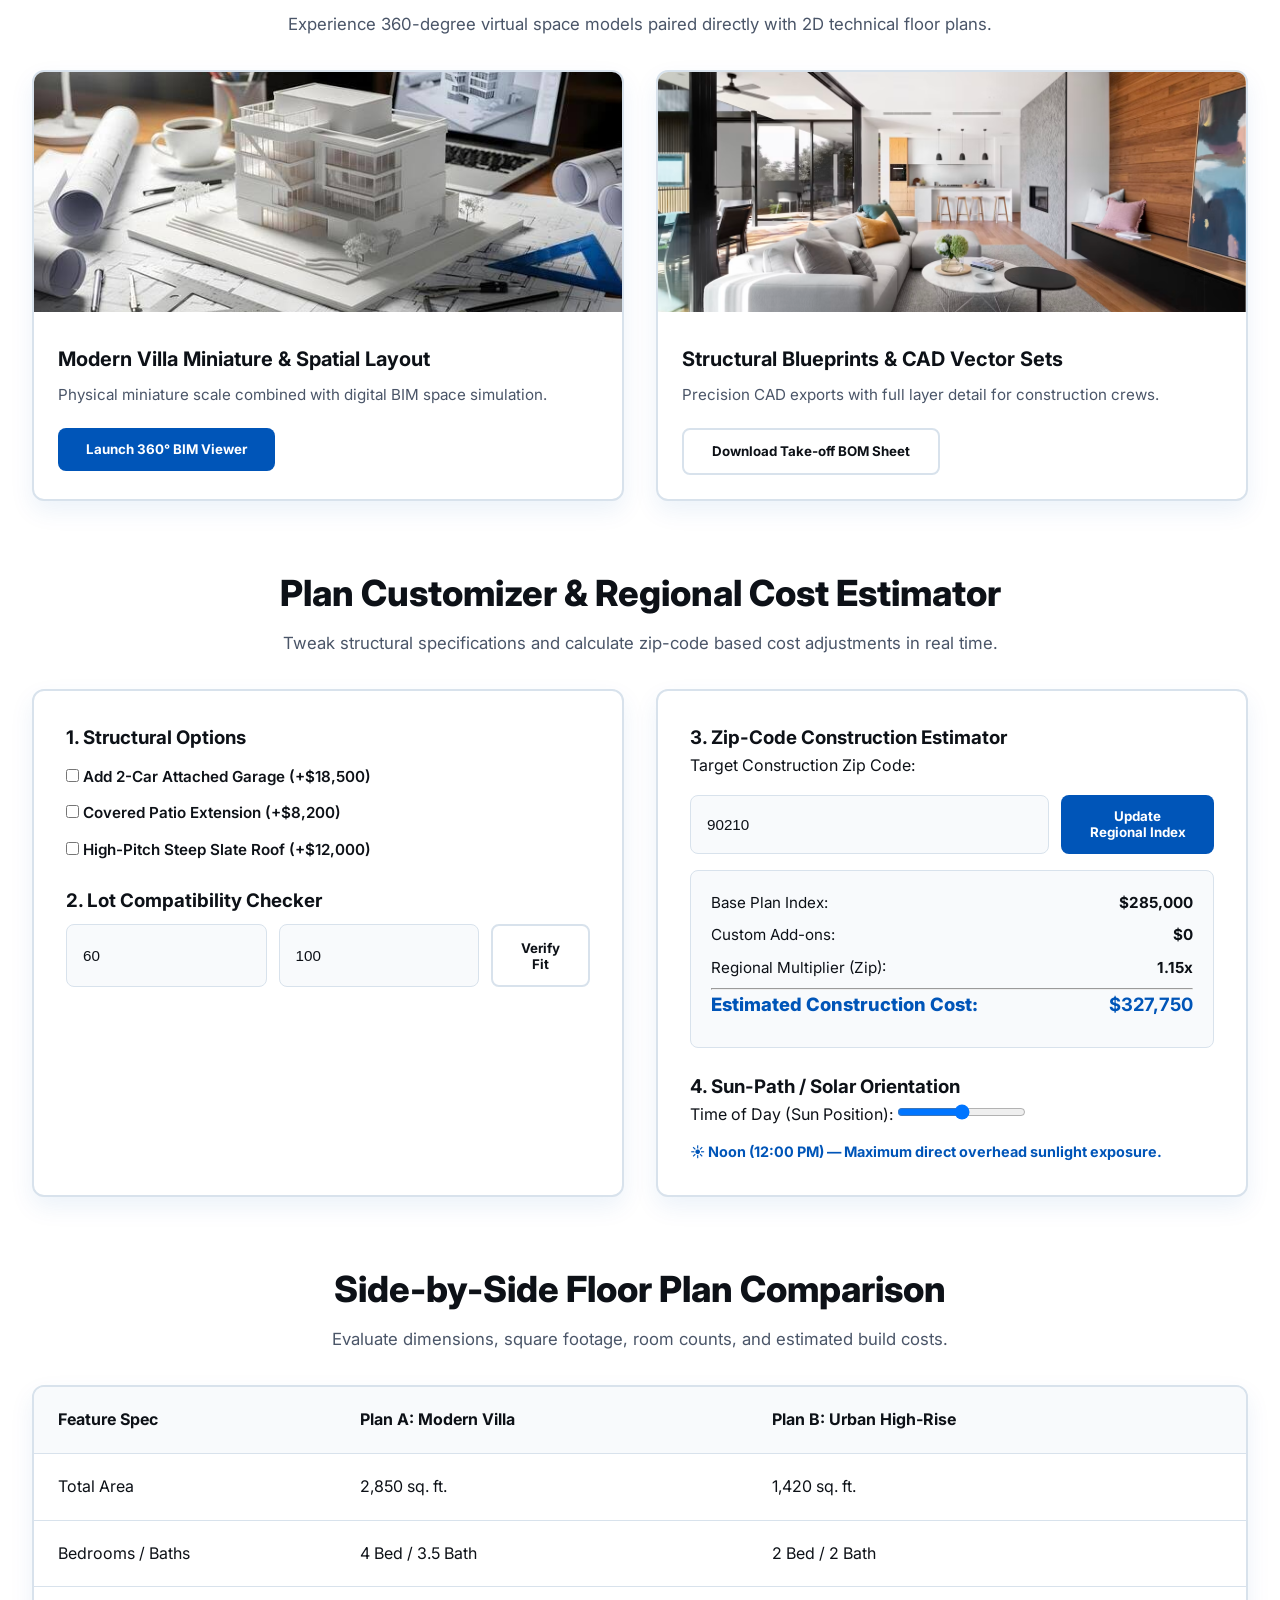
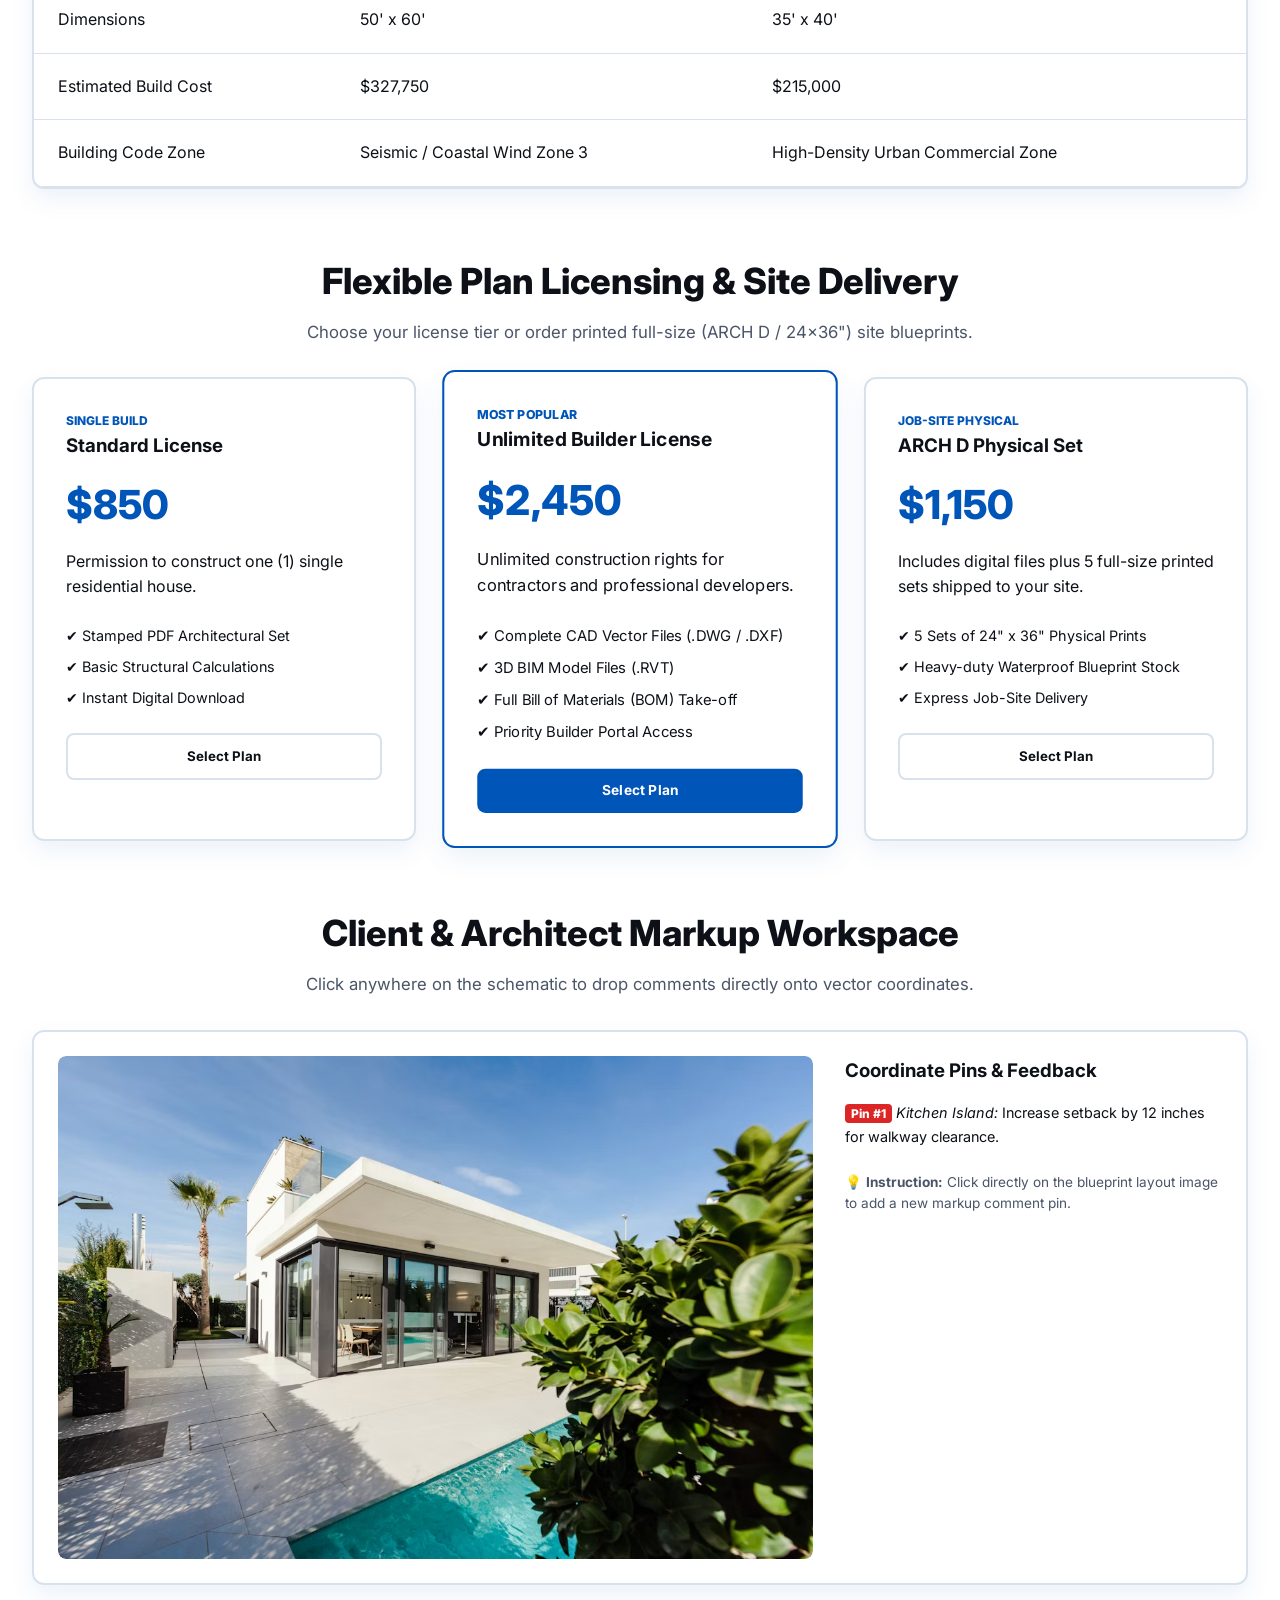
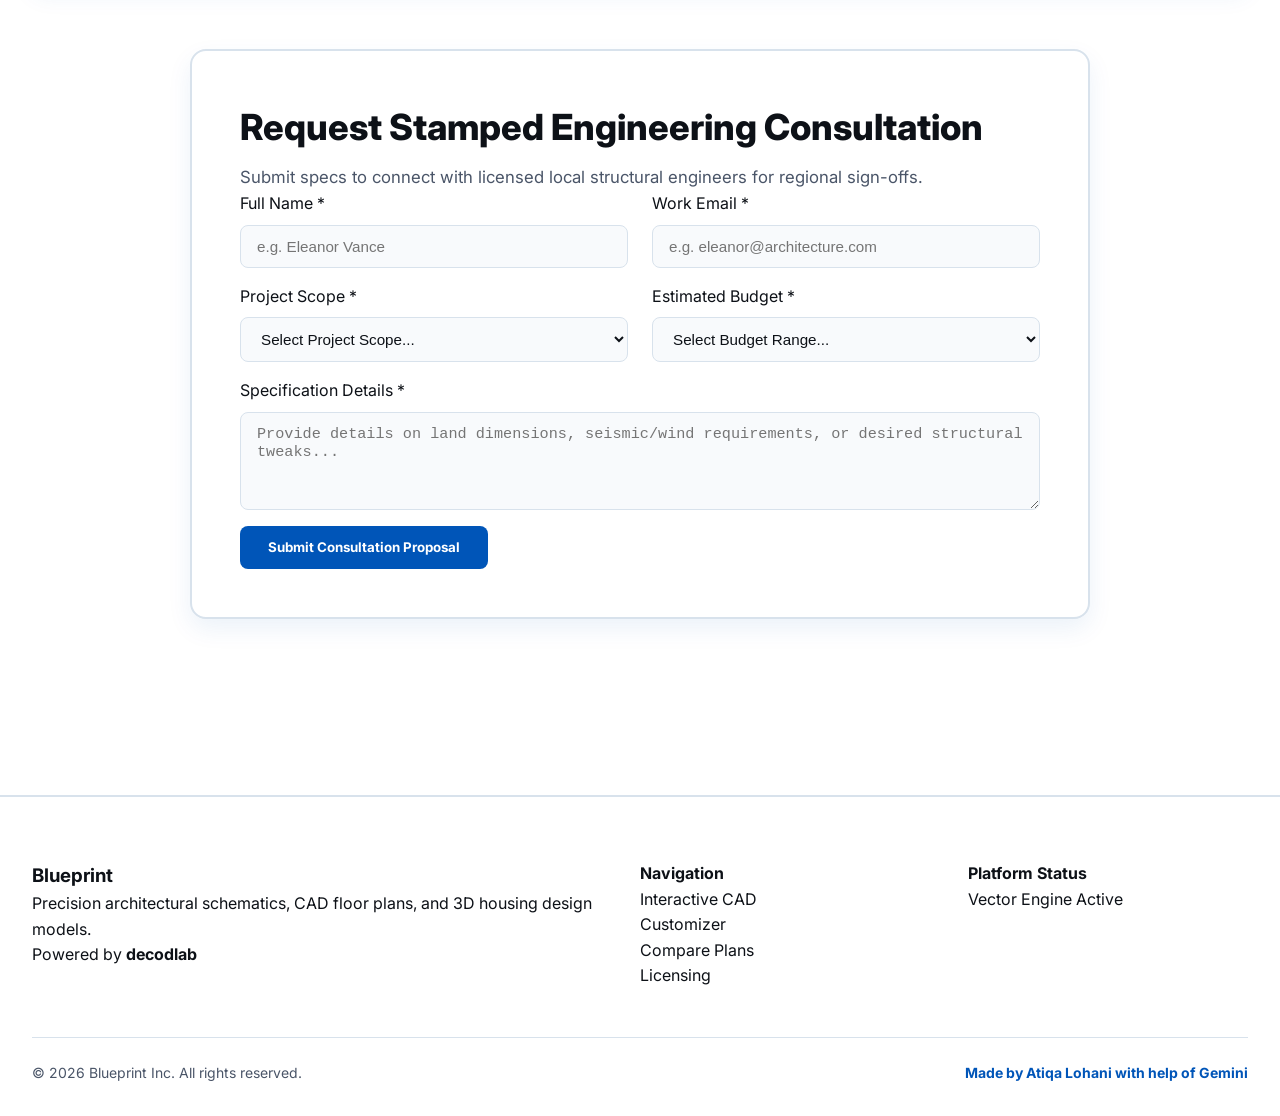
==== commit 4b9c8c3c: "index.html" ====
--- a/index.html
+++ b/index.html
@@ -128,27 +128,6 @@
   </div>
 </section>
     
-    <!-- 1. CORE BLUEPRINT & VISUAL DISPLAYS -->
-    <section id="interactive-viewer" class="section-container">
-      <div class="section-header">
-        <h2 class="section-title">Interactive CAD Viewer & Layer Toggle</h2>
-        <p class="section-desc">Toggle between Architectural, MEP (Plumbing/Electrical), and Structural engineering layers in real-time.</p>
-      </div>
-
-      <div class="cad-viewer-box">
-        <div class="cad-toolbar">
-          <div class="toolbar-group">
-            <span class="toolbar-label">Layer Visibility:</span>
-            <button class="layer-toggle active" data-layer="arch">Architectural</button>
-            <button class="layer-toggle active" data-layer="mep">MEP (HVAC/Plumbing)</button>
-            <button class="layer-toggle active" data-layer="structural">Structural Steel</button>
-          </div>
-          <div class="toolbar-group">
-            <button id="mirrorPlanBtn" class="btn-tool">↔️ Mirror / Reverse Layout</button>
-            <button id="arPreviewBtn" class="btn-tool">📱 AR Site Preview</button>
-            <button id="legendToggleBtn" class="btn-tool">📖 Symbol Legend</button>
-          </div>
-        </div>
 <!-- 1. CORE BLUEPRINT & VISUAL DISPLAYS -->
 <section id="interactive-viewer" class="section-container">
   <div class="section-header">
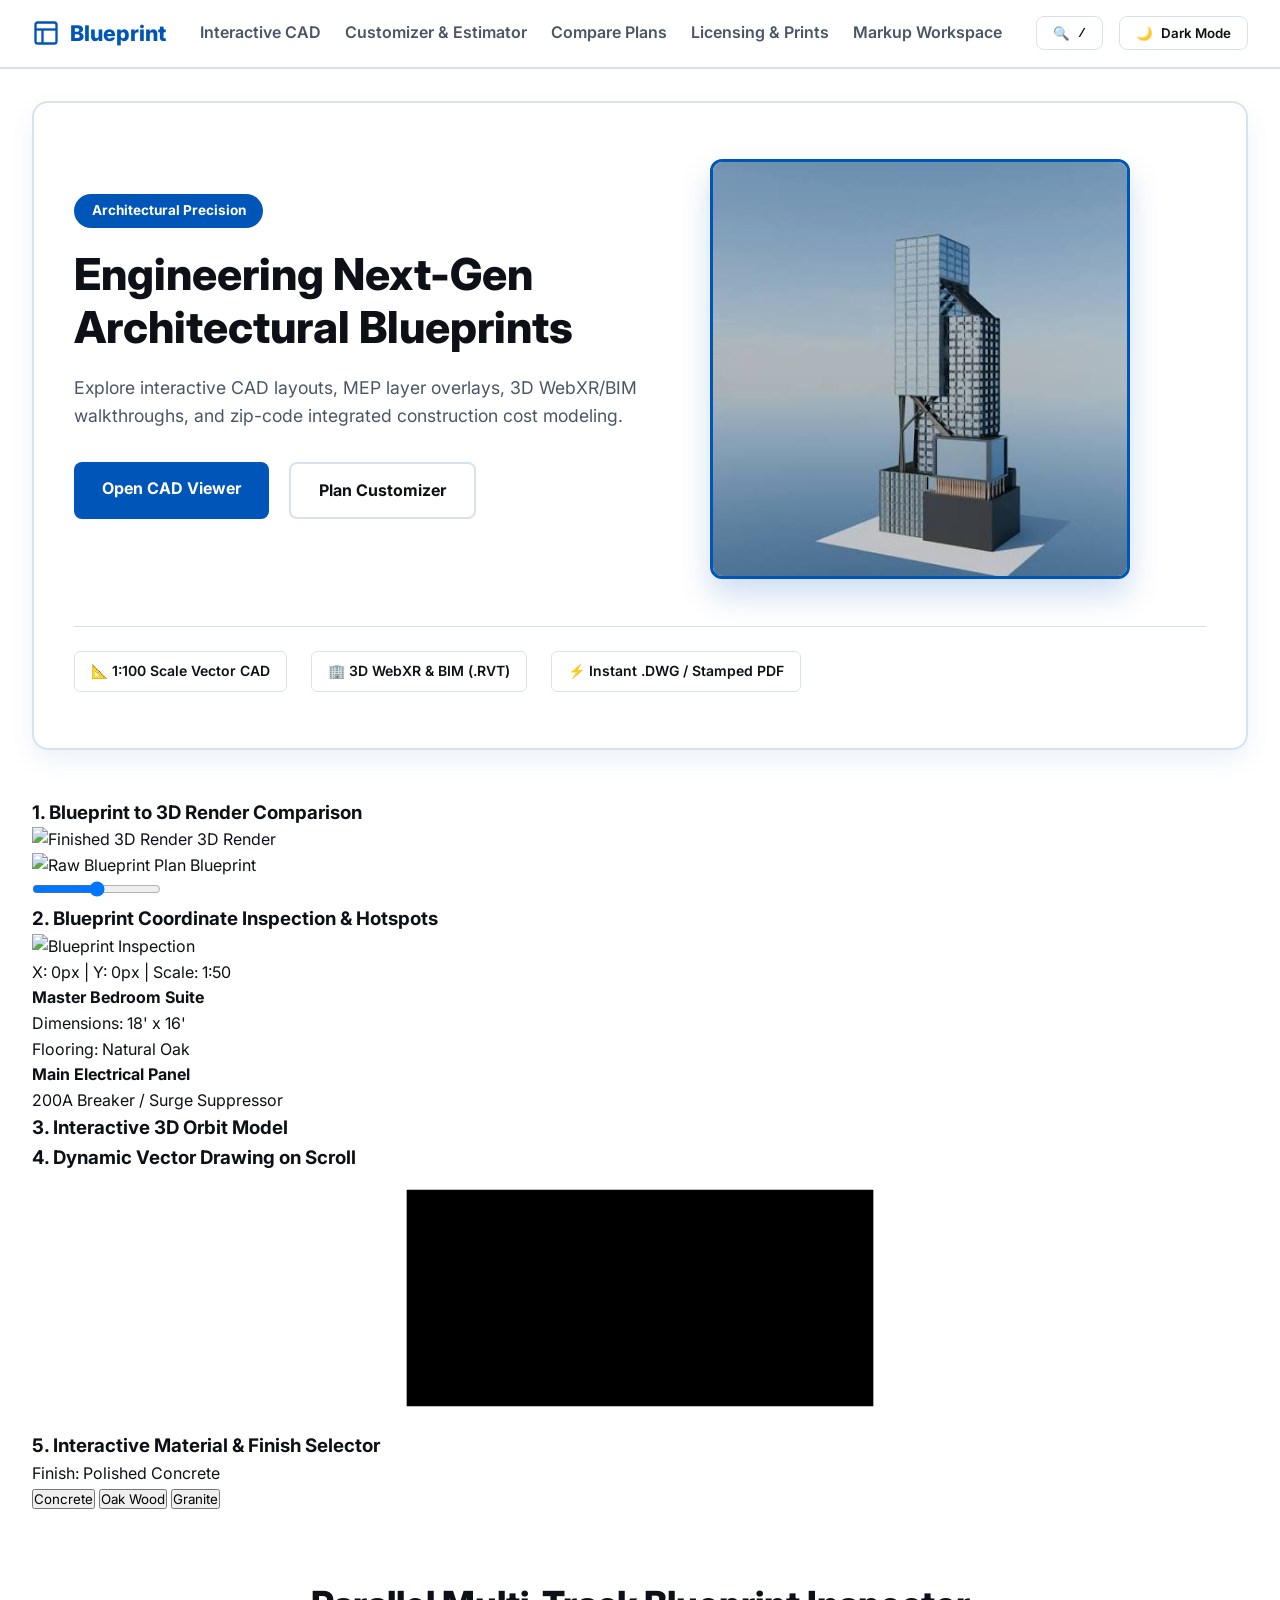
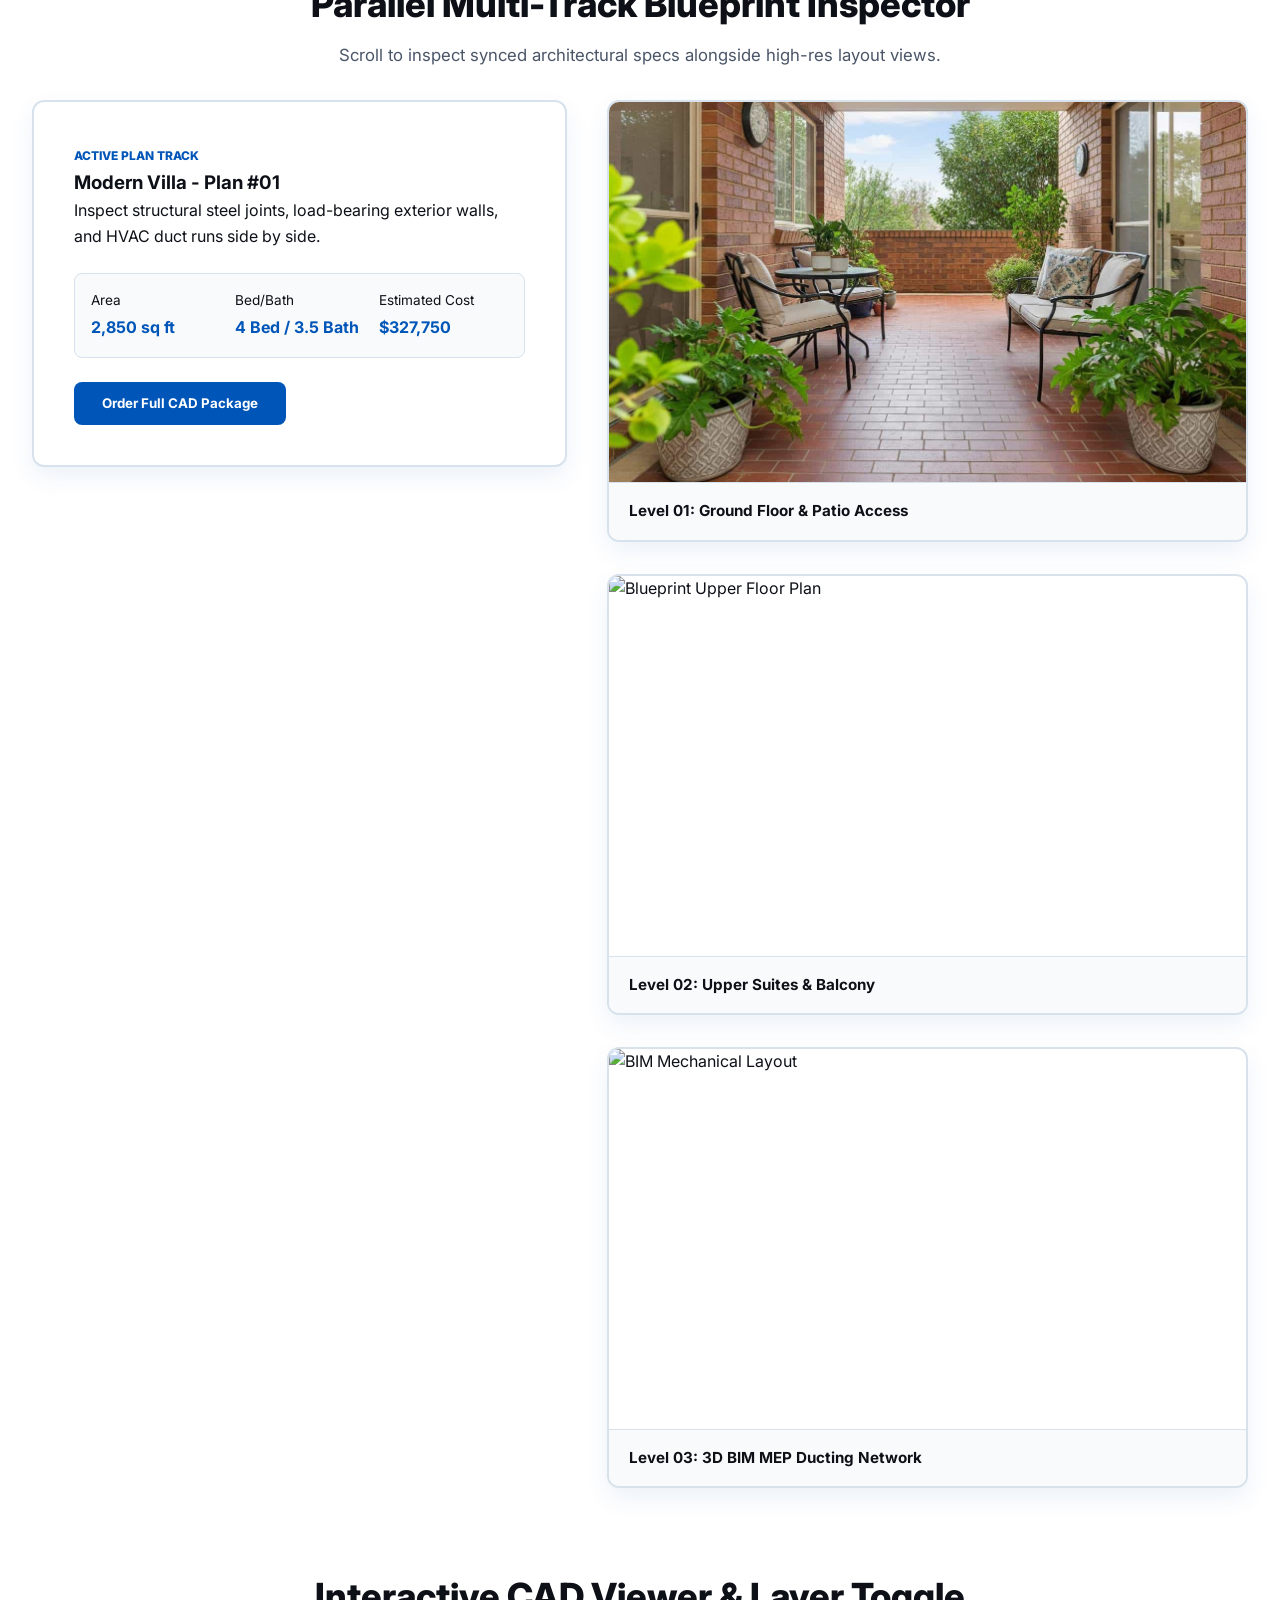
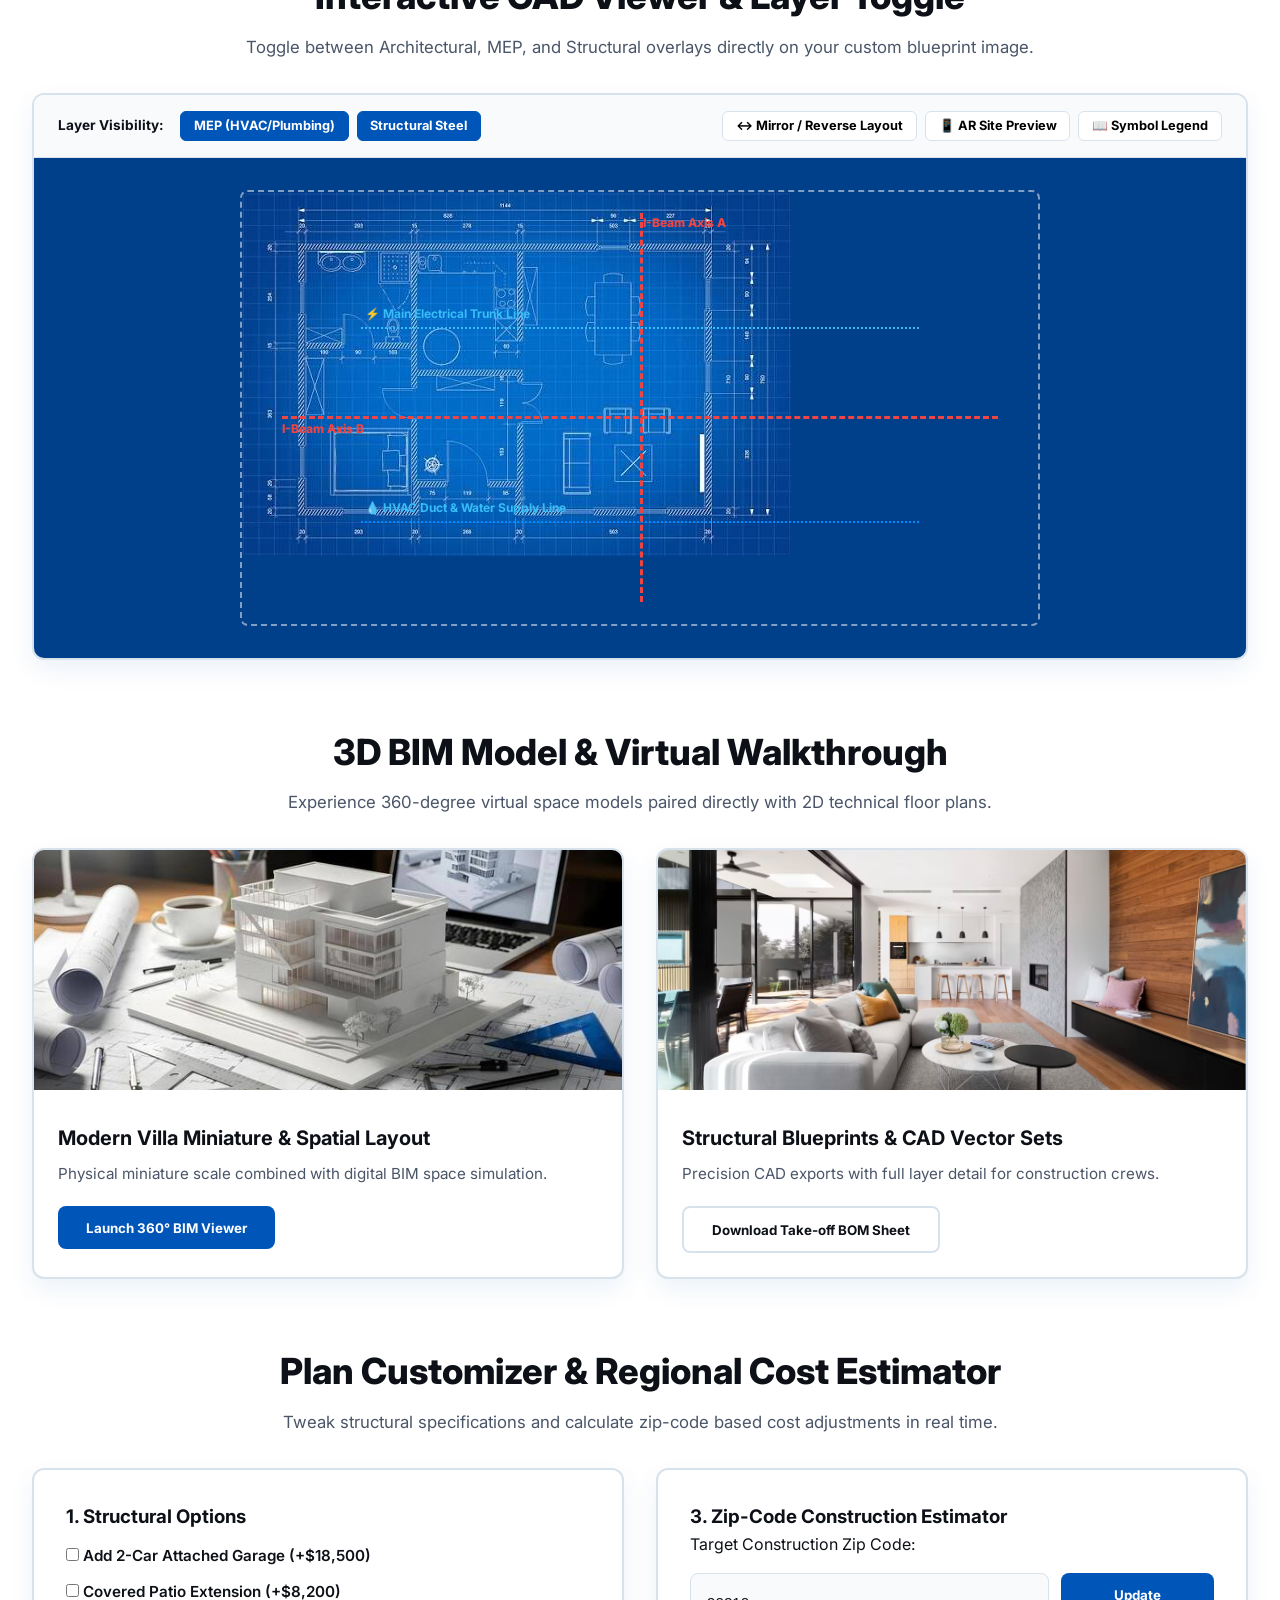
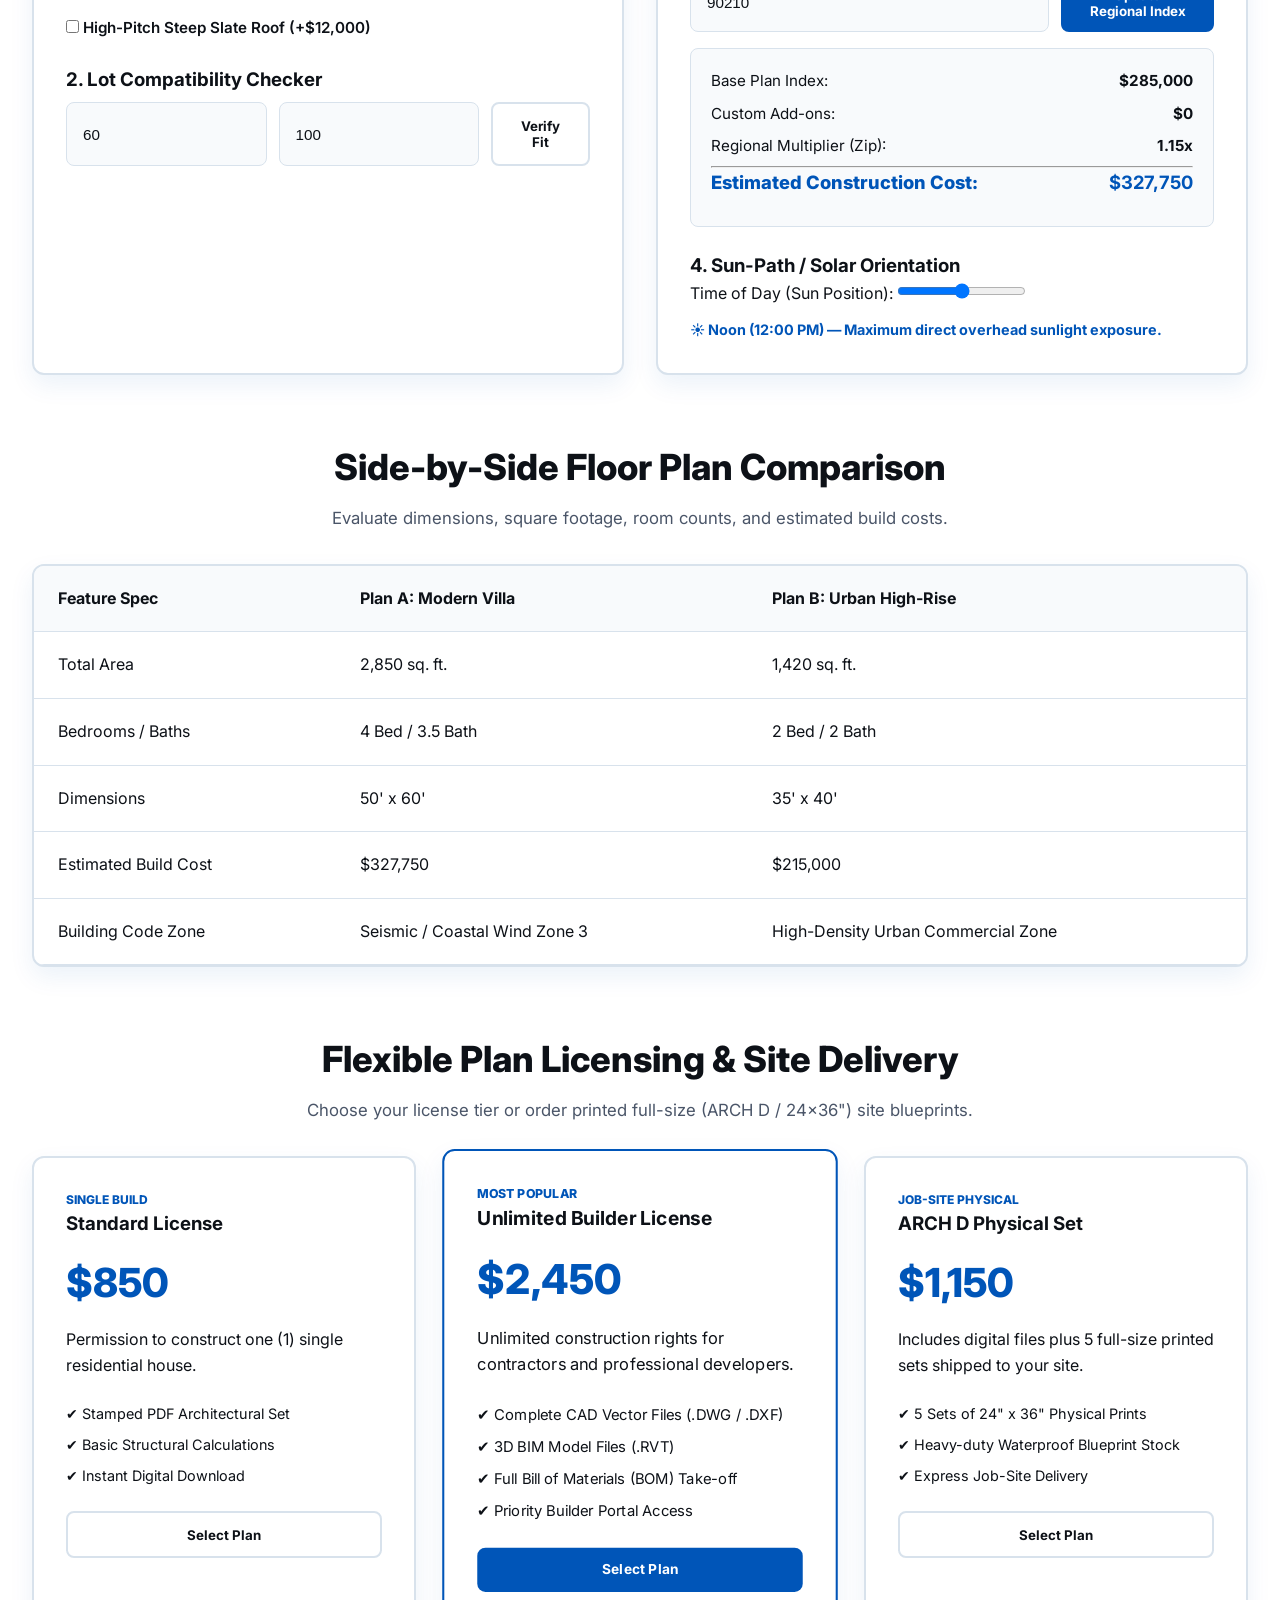
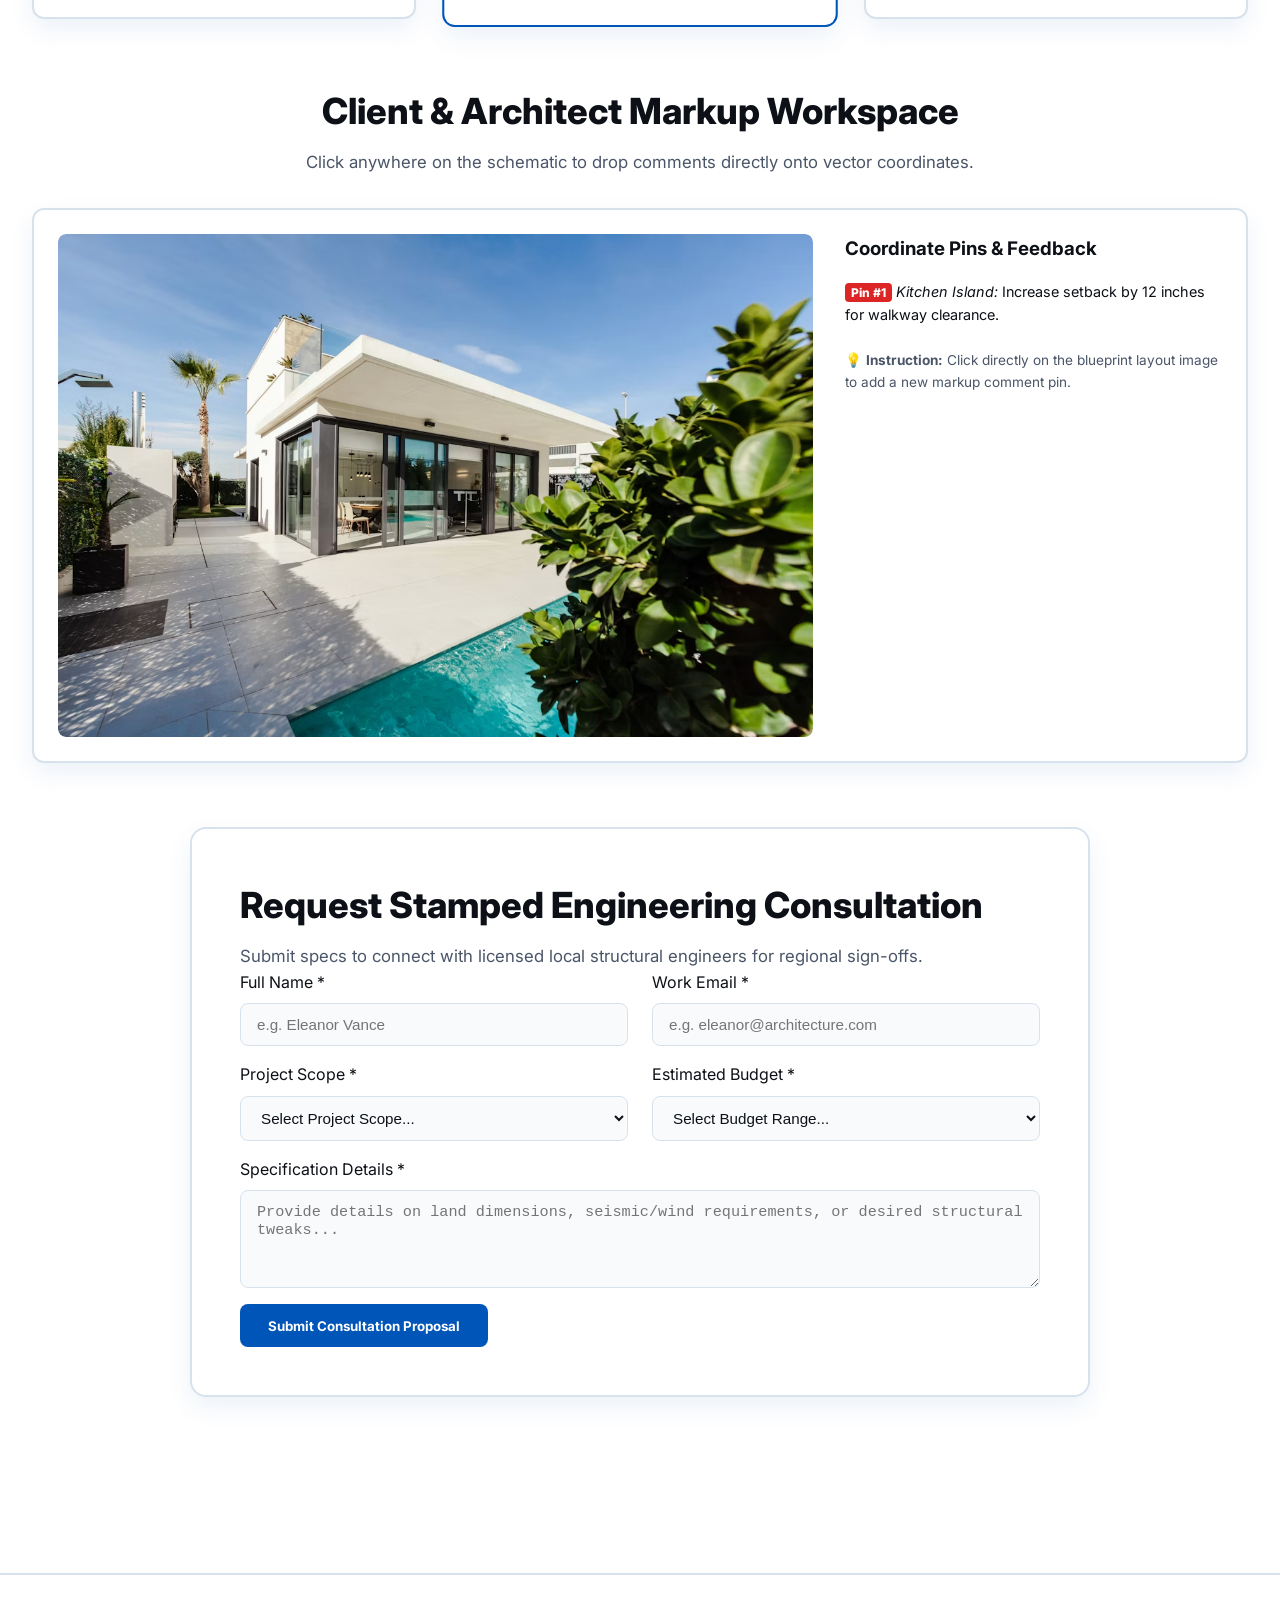
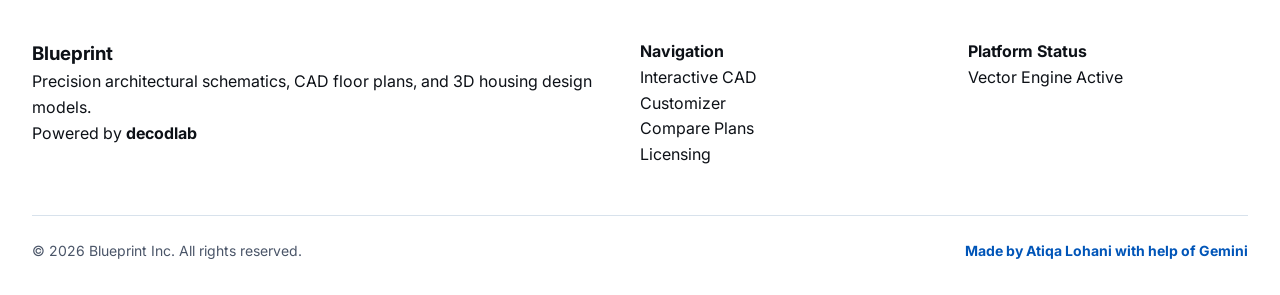
==== commit 188478c5: "index.html" ====
--- a/index.html
+++ b/index.html
@@ -73,7 +73,106 @@
         <span class="pill-stat">⚡ Instant .DWG / Stamped PDF</span>
       </div>
     </section>
-
+<!-- ADVANCED INTERACTIVE CAD FEATURES SECTION -->
+<section id="interactive-features-suite" class="section-container">
+  
+  <!-- 1. BEFORE / AFTER COMPARISON SLIDER -->
+  <div class="feature-block">
+    <h3 class="feature-title">1. Blueprint to 3D Render Comparison</h3>
+    <div class="ba-slider-container" id="baSlider">
+      <div class="ba-img img-after">
+        <img src="https://images.unsplash.com/photo-1600585154340-be6161a56a0c?auto=format&fit=crop&w=1200&q=80" alt="Finished 3D Render">
+        <span class="ba-label label-after">3D Render</span>
+      </div>
+      <div class="ba-img img-before" id="baBeforeImg">
+        <img src="my-custom-blueprint.png" alt="Raw Blueprint Plan">
+        <span class="ba-label label-before">Blueprint</span>
+      </div>
+      <input type="range" min="0" max="100" value="50" class="ba-range-handle" id="baRangeInput">
+      <div class="ba-divider-line" id="baDivider"></div>
+    </div>
+  </div>
+
+  <!-- 2. LIVE CURSOR CROSSHAIR & DISTANCE METER + 3. PULSING HOTSPOTS -->
+  <div class="feature-block">
+    <h3 class="feature-title">2. Blueprint Coordinate Inspection & Hotspots</h3>
+    <div class="crosshair-inspector-container" id="crosshairContainer">
+      <img src="my-custom-blueprint.png" class="inspector-bg-img" alt="Blueprint Inspection">
+      
+      <!-- Crosshair Overlay Lines -->
+      <div class="crosshair-line line-v" id="crosshairV"></div>
+      <div class="crosshair-line line-h" id="crosshairH"></div>
+      
+      <!-- Coordinate HUD Readout -->
+      <div class="crosshair-hud" id="crosshairHud">
+        X: <span id="hudX">0</span>px | Y: <span id="hudY">0</span>px | Scale: 1:50
+      </div>
+
+      <!-- Feature 3: Interactive Pulsing Hotspots -->
+      <div class="blueprint-hotspot" style="top: 35%; left: 42%;">
+        <div class="hotspot-pulse"></div>
+        <div class="hotspot-tooltip">
+          <strong>Master Bedroom Suite</strong>
+          <p>Dimensions: 18' x 16'<br>Flooring: Natural Oak</p>
+        </div>
+      </div>
+
+      <div class="blueprint-hotspot" style="top: 68%; left: 75%;">
+        <div class="hotspot-pulse"></div>
+        <div class="hotspot-tooltip">
+          <strong>Main Electrical Panel</strong>
+          <p>200A Breaker / Surge Suppressor</p>
+        </div>
+      </div>
+    </div>
+  </div>
+
+  <!-- 4. 3D MODEL VIEWER -->
+  <div class="feature-block">
+    <h3 class="feature-title">3. Interactive 3D Orbit Model</h3>
+    <div class="model-viewer-wrapper">
+      <script type="module" src="https://ajax.googleapis.com/ajax/libs/model-viewer/3.3.0/model-viewer.min.js"></script>
+      <model-viewer 
+        src="https://modelviewer.dev/shared-assets/models/Astronaut.glb" 
+        alt="Interactive 3D Architectural Model" 
+        auto-rotate 
+        camera-controls 
+        shadow-intensity="1"
+        style="width: 100%; height: 400px; background-color: var(--input-bg); border-radius: 8px;">
+      </model-viewer>
+    </div>
+  </div>
+
+  <!-- 5. SCROLL-DRIVEN SVG DRAWING ANIMATION -->
+  <div class="feature-block">
+    <h3 class="feature-title">4. Dynamic Vector Drawing on Scroll</h3>
+    <div class="svg-drawing-container">
+      <svg id="blueprintSvg" viewBox="0 0 600 300" width="100%" height="250">
+        <path class="svg-path" d="M 20 20 L 580 20 L 580 280 L 20 280 Z" />
+        <path class="svg-path" d="M 200 20 L 200 280" />
+        <path class="svg-path" d="M 380 20 L 380 160 L 580 160" />
+        <circle class="svg-path" cx="290" cy="150" r="40" />
+      </svg>
+    </div>
+  </div>
+
+  <!-- 6. MATERIAL & FINISH SWAPPER -->
+  <div class="feature-block">
+    <h3 class="feature-title">5. Interactive Material & Finish Selector</h3>
+    <div class="material-swapper-container">
+      <div class="material-preview" id="materialPreview">
+        <span class="material-tag" id="materialTag">Finish: Polished Concrete</span>
+      </div>
+      <div class="material-controls">
+        <button class="material-btn active" data-color="#2c3e50" data-name="Polished Concrete" onclick="swapMaterial(this)">Concrete</button>
+        <button class="material-btn" data-color="#8e44ad" data-name="Oak Wood Decking" onclick="swapMaterial(this)">Oak Wood</button>
+        <button class="material-btn" data-color="#16a085" data-name="Granite Tile Finish" onclick="swapMaterial(this)">Granite</button>
+      </div>
+    </div>
+  </div>
+
+</section>
+    
     <!-- PARALLEL SCROLLING WORKSPACE SECTION -->
 <section id="parallel-scroll-section" class="parallel-section-wrapper">
   <div class="section-header">
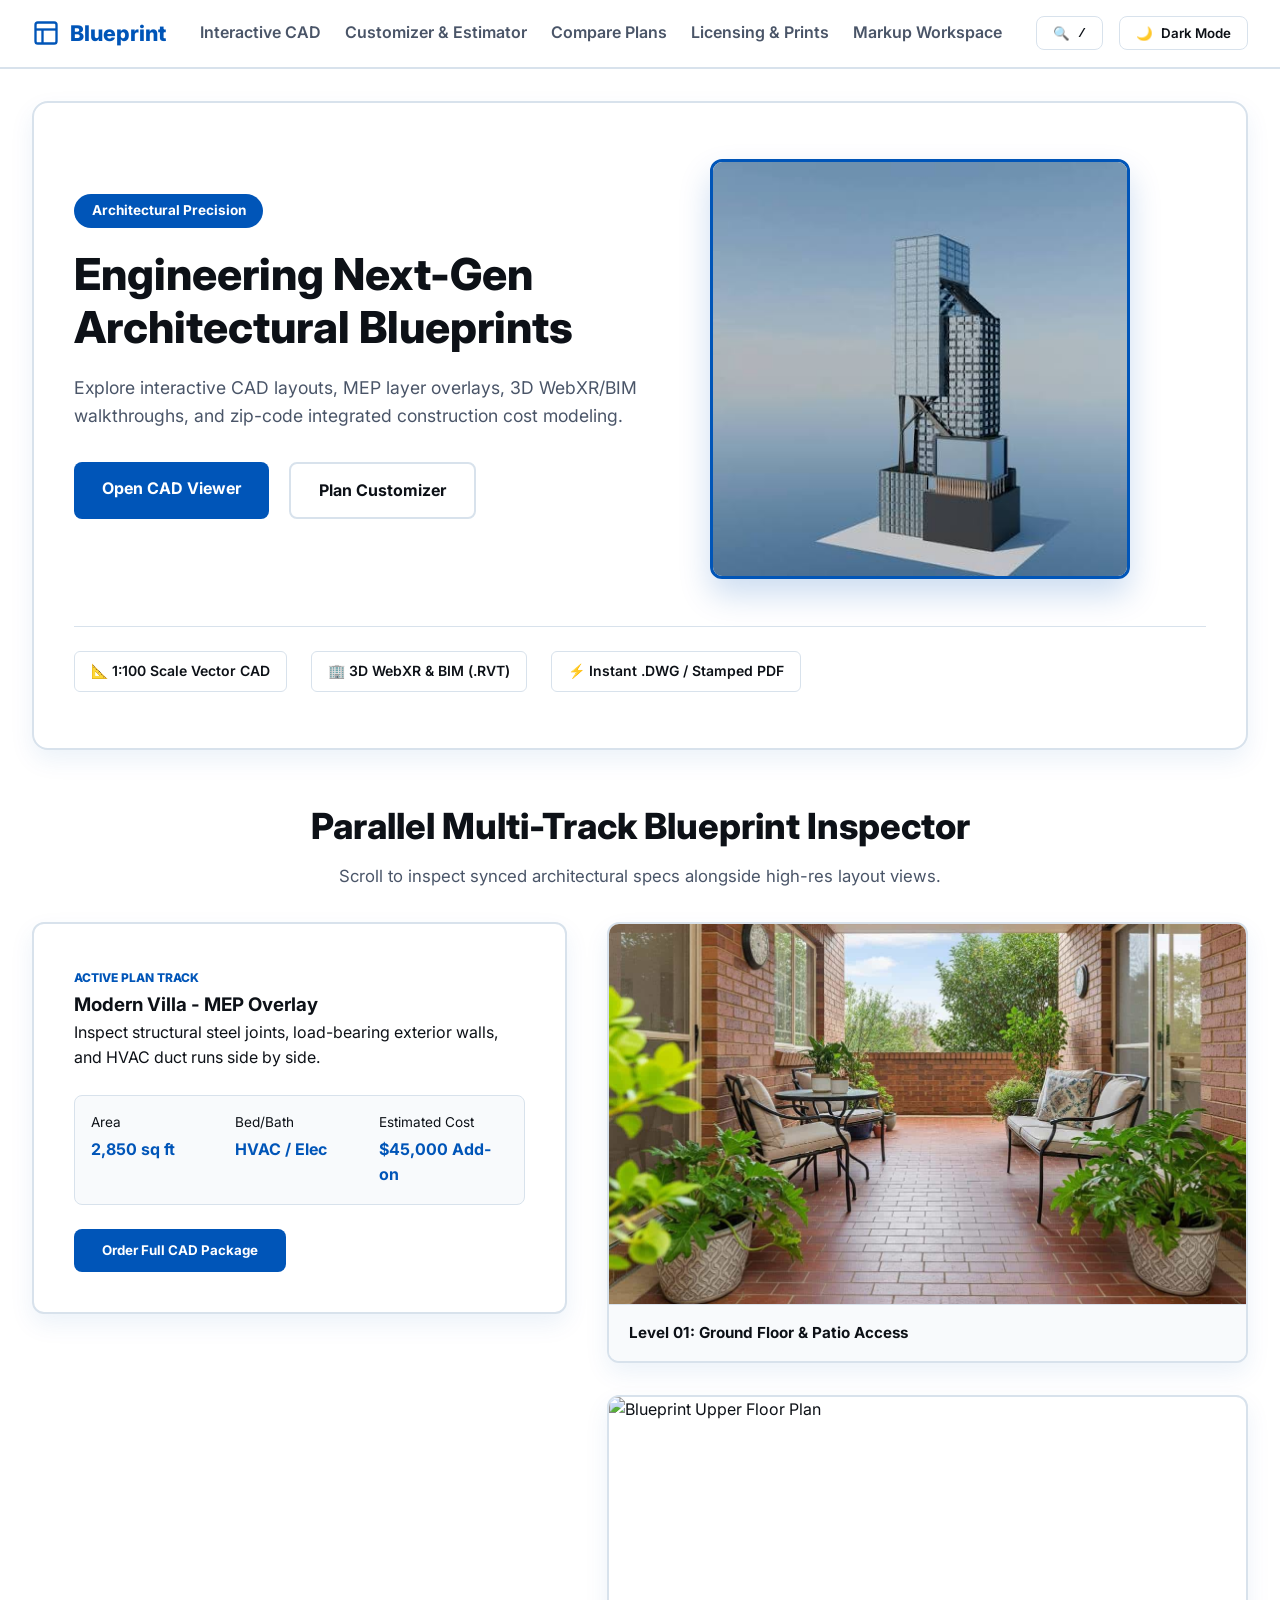
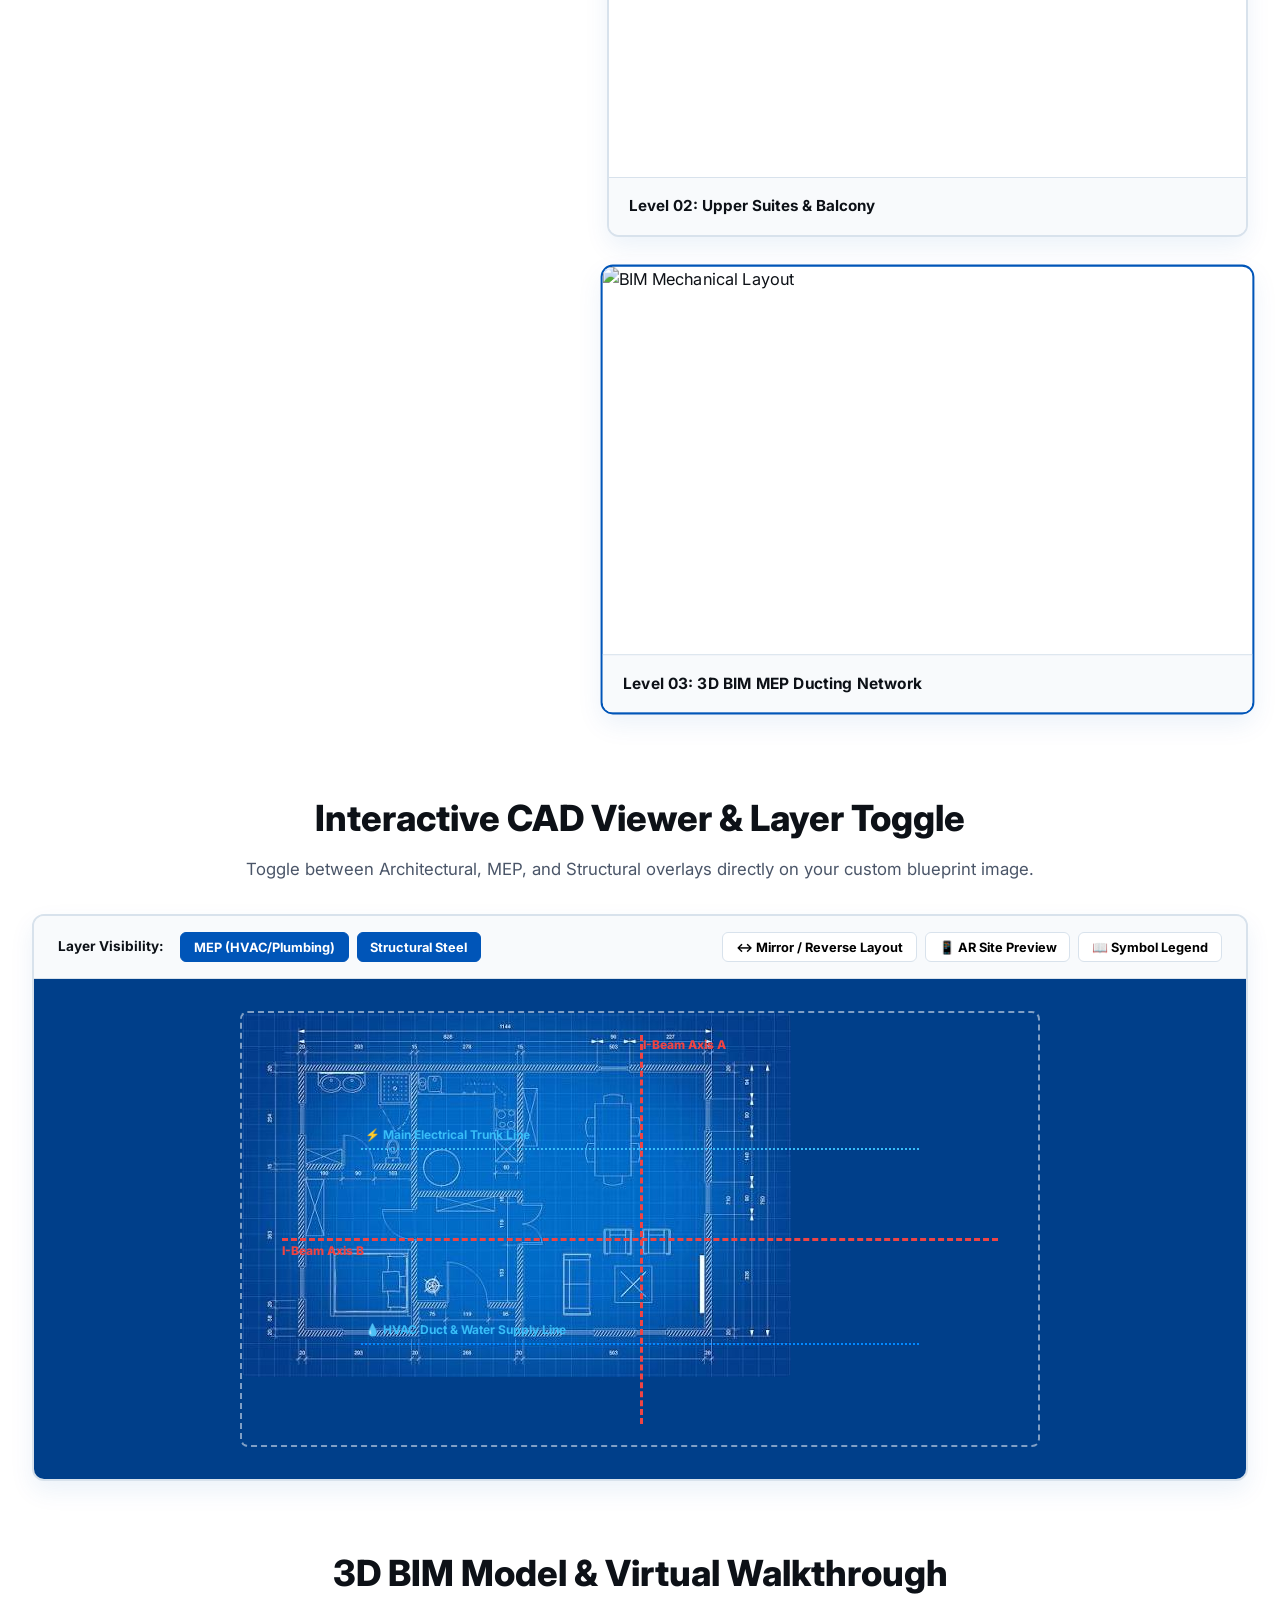
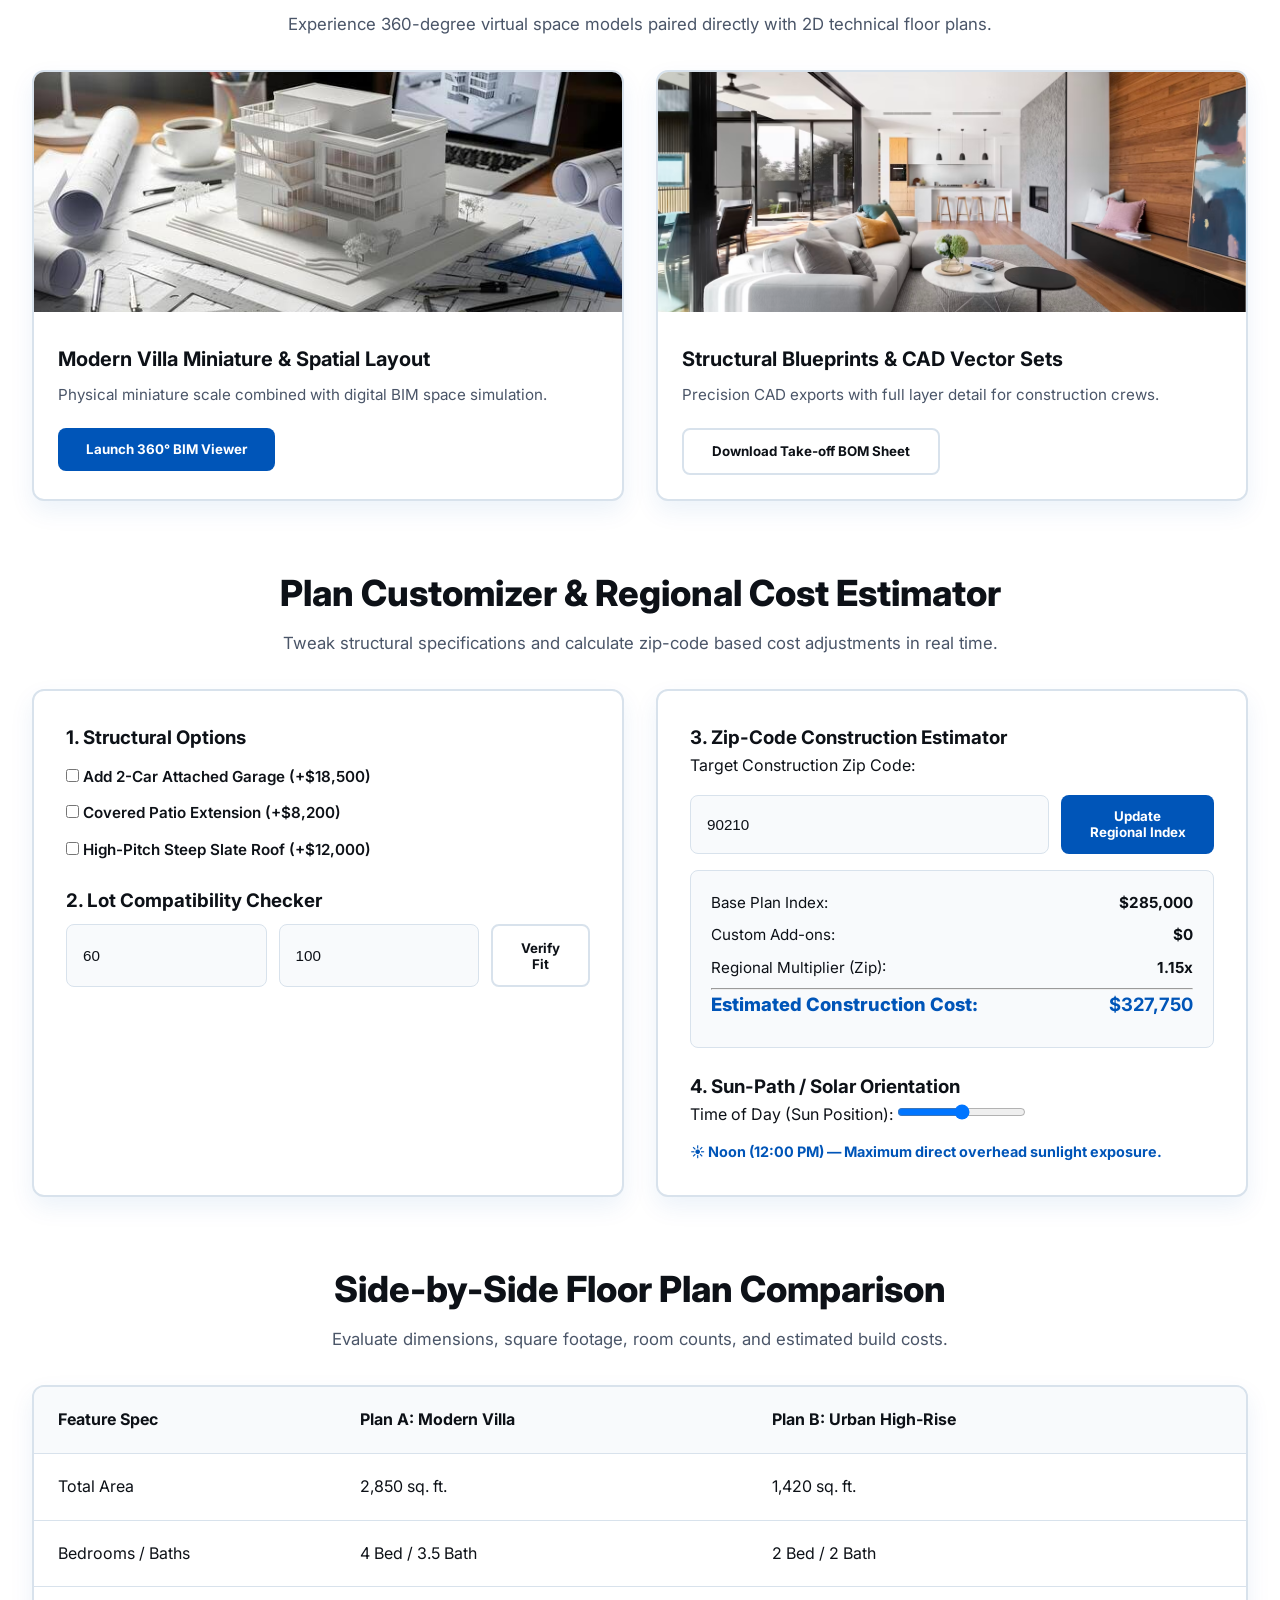
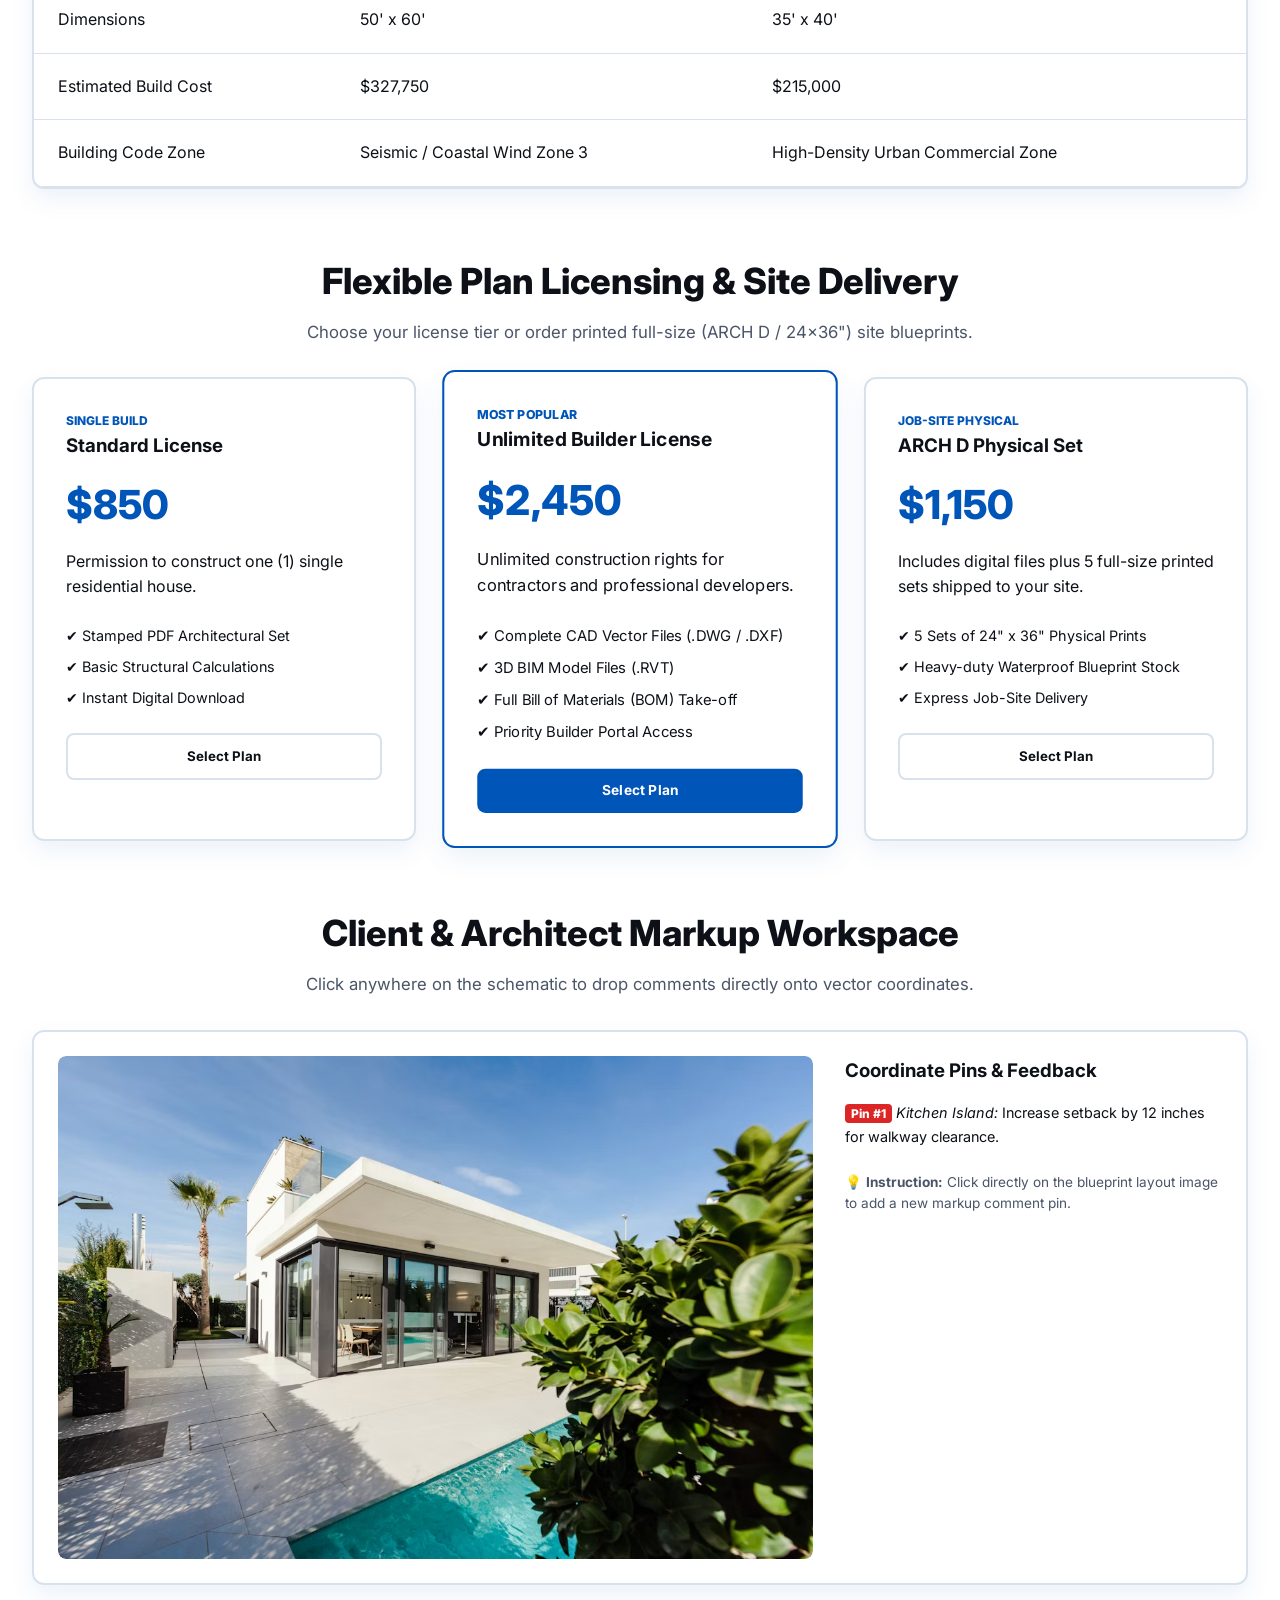
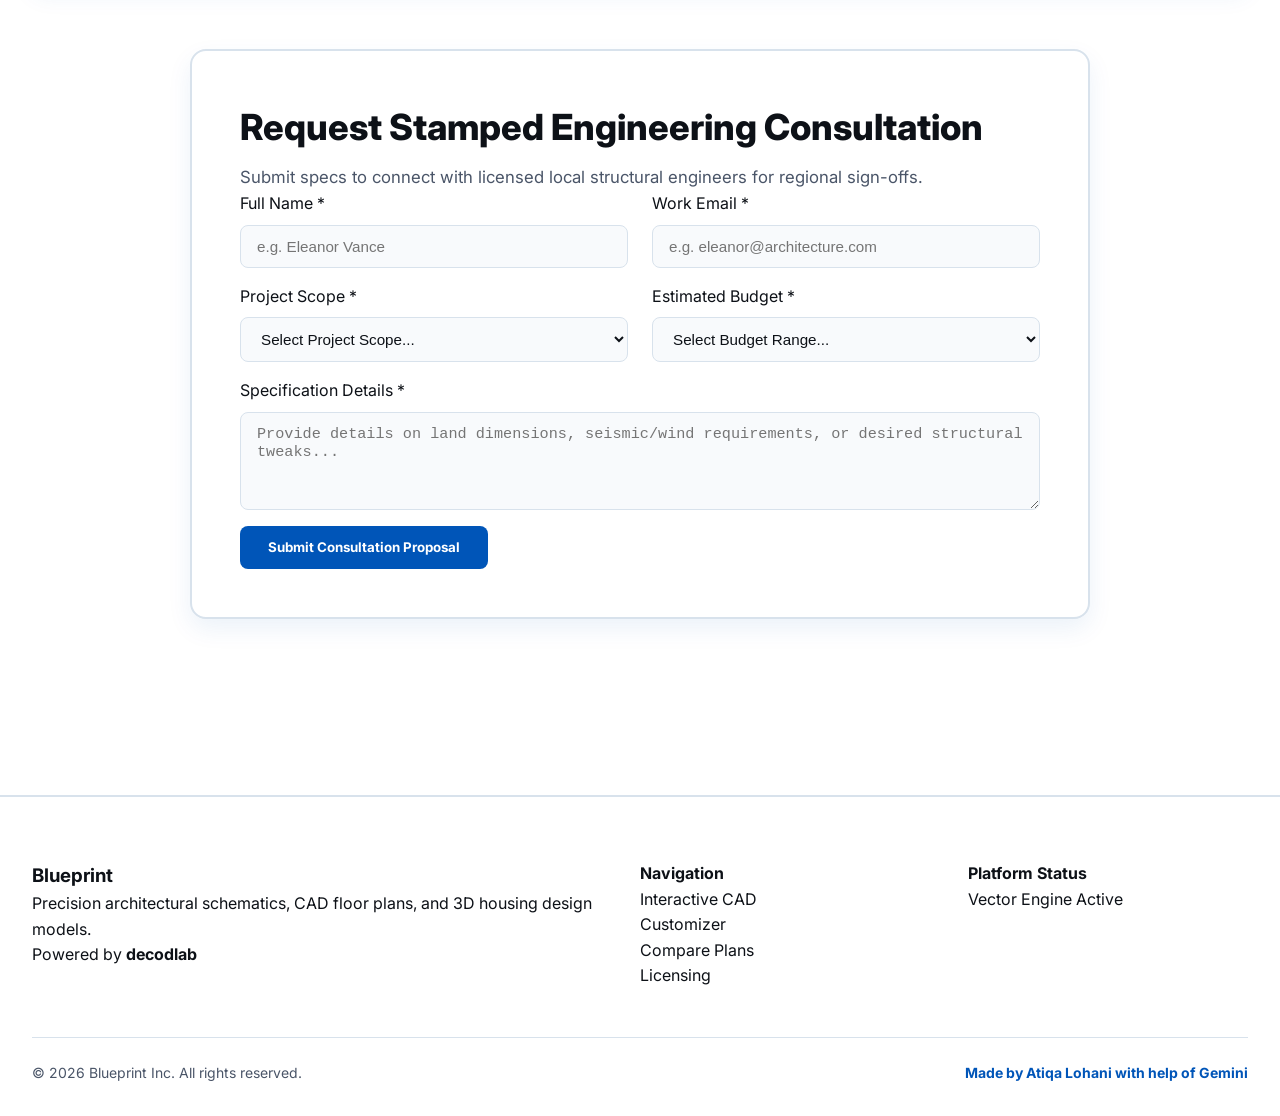
==== commit a61592d1: "index.html" ====
--- a/index.html
+++ b/index.html
@@ -73,106 +73,7 @@
         <span class="pill-stat">⚡ Instant .DWG / Stamped PDF</span>
       </div>
     </section>
-<!-- ADVANCED INTERACTIVE CAD FEATURES SECTION -->
-<section id="interactive-features-suite" class="section-container">
-  
-  <!-- 1. BEFORE / AFTER COMPARISON SLIDER -->
-  <div class="feature-block">
-    <h3 class="feature-title">1. Blueprint to 3D Render Comparison</h3>
-    <div class="ba-slider-container" id="baSlider">
-      <div class="ba-img img-after">
-        <img src="https://images.unsplash.com/photo-1600585154340-be6161a56a0c?auto=format&fit=crop&w=1200&q=80" alt="Finished 3D Render">
-        <span class="ba-label label-after">3D Render</span>
-      </div>
-      <div class="ba-img img-before" id="baBeforeImg">
-        <img src="my-custom-blueprint.png" alt="Raw Blueprint Plan">
-        <span class="ba-label label-before">Blueprint</span>
-      </div>
-      <input type="range" min="0" max="100" value="50" class="ba-range-handle" id="baRangeInput">
-      <div class="ba-divider-line" id="baDivider"></div>
-    </div>
-  </div>
-
-  <!-- 2. LIVE CURSOR CROSSHAIR & DISTANCE METER + 3. PULSING HOTSPOTS -->
-  <div class="feature-block">
-    <h3 class="feature-title">2. Blueprint Coordinate Inspection & Hotspots</h3>
-    <div class="crosshair-inspector-container" id="crosshairContainer">
-      <img src="my-custom-blueprint.png" class="inspector-bg-img" alt="Blueprint Inspection">
-      
-      <!-- Crosshair Overlay Lines -->
-      <div class="crosshair-line line-v" id="crosshairV"></div>
-      <div class="crosshair-line line-h" id="crosshairH"></div>
-      
-      <!-- Coordinate HUD Readout -->
-      <div class="crosshair-hud" id="crosshairHud">
-        X: <span id="hudX">0</span>px | Y: <span id="hudY">0</span>px | Scale: 1:50
-      </div>
-
-      <!-- Feature 3: Interactive Pulsing Hotspots -->
-      <div class="blueprint-hotspot" style="top: 35%; left: 42%;">
-        <div class="hotspot-pulse"></div>
-        <div class="hotspot-tooltip">
-          <strong>Master Bedroom Suite</strong>
-          <p>Dimensions: 18' x 16'<br>Flooring: Natural Oak</p>
-        </div>
-      </div>
-
-      <div class="blueprint-hotspot" style="top: 68%; left: 75%;">
-        <div class="hotspot-pulse"></div>
-        <div class="hotspot-tooltip">
-          <strong>Main Electrical Panel</strong>
-          <p>200A Breaker / Surge Suppressor</p>
-        </div>
-      </div>
-    </div>
-  </div>
-
-  <!-- 4. 3D MODEL VIEWER -->
-  <div class="feature-block">
-    <h3 class="feature-title">3. Interactive 3D Orbit Model</h3>
-    <div class="model-viewer-wrapper">
-      <script type="module" src="https://ajax.googleapis.com/ajax/libs/model-viewer/3.3.0/model-viewer.min.js"></script>
-      <model-viewer 
-        src="https://modelviewer.dev/shared-assets/models/Astronaut.glb" 
-        alt="Interactive 3D Architectural Model" 
-        auto-rotate 
-        camera-controls 
-        shadow-intensity="1"
-        style="width: 100%; height: 400px; background-color: var(--input-bg); border-radius: 8px;">
-      </model-viewer>
-    </div>
-  </div>
-
-  <!-- 5. SCROLL-DRIVEN SVG DRAWING ANIMATION -->
-  <div class="feature-block">
-    <h3 class="feature-title">4. Dynamic Vector Drawing on Scroll</h3>
-    <div class="svg-drawing-container">
-      <svg id="blueprintSvg" viewBox="0 0 600 300" width="100%" height="250">
-        <path class="svg-path" d="M 20 20 L 580 20 L 580 280 L 20 280 Z" />
-        <path class="svg-path" d="M 200 20 L 200 280" />
-        <path class="svg-path" d="M 380 20 L 380 160 L 580 160" />
-        <circle class="svg-path" cx="290" cy="150" r="40" />
-      </svg>
-    </div>
-  </div>
-
-  <!-- 6. MATERIAL & FINISH SWAPPER -->
-  <div class="feature-block">
-    <h3 class="feature-title">5. Interactive Material & Finish Selector</h3>
-    <div class="material-swapper-container">
-      <div class="material-preview" id="materialPreview">
-        <span class="material-tag" id="materialTag">Finish: Polished Concrete</span>
-      </div>
-      <div class="material-controls">
-        <button class="material-btn active" data-color="#2c3e50" data-name="Polished Concrete" onclick="swapMaterial(this)">Concrete</button>
-        <button class="material-btn" data-color="#8e44ad" data-name="Oak Wood Decking" onclick="swapMaterial(this)">Oak Wood</button>
-        <button class="material-btn" data-color="#16a085" data-name="Granite Tile Finish" onclick="swapMaterial(this)">Granite</button>
-      </div>
-    </div>
-  </div>
-
-</section>
-    
+
     <!-- PARALLEL SCROLLING WORKSPACE SECTION -->
 <section id="parallel-scroll-section" class="parallel-section-wrapper">
   <div class="section-header">
--- a/style.css
+++ b/style.css
@@ -82,6 +82,241 @@
   font-size: 0.95rem;
   background: var(--input-bg);
   border-top: 1px solid var(--border-color);
+}
+
+/* ==========================================================================
+   ADVANCED INTERACTIVE FEATURES SUITE STYLES
+   ========================================================================== */
+.feature-block {
+  background: var(--surface-card);
+  border: 1px solid var(--border-color);
+  border-radius: 12px;
+  padding: 1.5rem;
+  margin-bottom: 2rem;
+}
+
+.feature-title {
+  margin-bottom: 1rem;
+  font-size: 1.1rem;
+  color: var(--primary-accent);
+}
+
+/* 1. BEFORE/AFTER COMPARISON SLIDER */
+.ba-slider-container {
+  position: relative;
+  width: 100%;
+  height: 420px;
+  overflow: hidden;
+  border-radius: 8px;
+}
+
+.ba-img {
+  position: absolute;
+  top: 0;
+  left: 0;
+  width: 100%;
+  height: 100%;
+}
+
+.ba-img img {
+  width: 100%;
+  height: 100%;
+  object-fit: cover;
+  display: block;
+}
+
+.ba-img.img-before {
+  width: 50%;
+  overflow: hidden;
+  z-index: 2;
+  border-right: 2px solid #fff;
+}
+
+.ba-img.img-before img {
+  width: 100%;
+  max-width: none;
+}
+
+.ba-label {
+  position: absolute;
+  top: 15px;
+  padding: 6px 12px;
+  background: rgba(0, 0, 0, 0.7);
+  color: #fff;
+  font-size: 0.8rem;
+  border-radius: 4px;
+}
+
+.label-before { left: 15px; }
+.label-after { right: 15px; }
+
+.ba-range-handle {
+  position: absolute;
+  top: 0;
+  left: 0;
+  width: 100%;
+  height: 100%;
+  opacity: 0;
+  z-index: 4;
+  cursor: ew-resize;
+}
+
+.ba-divider-line {
+  position: absolute;
+  top: 0;
+  left: 50%;
+  width: 3px;
+  height: 100%;
+  background: #fff;
+  z-index: 3;
+  pointer-events: none;
+  box-shadow: 0 0 10px rgba(0, 0, 0, 0.5);
+}
+
+/* 2. CROSSHAIR CURSOR & 3. PULSING HOTSPOTS */
+.crosshair-inspector-container {
+  position: relative;
+  width: 100%;
+  height: 400px;
+  overflow: hidden;
+  border-radius: 8px;
+  cursor: crosshair;
+  background: var(--blueprint-bg);
+}
+
+.inspector-bg-img {
+  width: 100%;
+  height: 100%;
+  object-fit: contain;
+}
+
+.crosshair-line {
+  position: absolute;
+  background: rgba(255, 50, 50, 0.75);
+  pointer-events: none;
+  z-index: 5;
+}
+
+.line-v { width: 1px; height: 100%; top: 0; left: -10px; }
+.line-h { height: 1px; width: 100%; left: 0; top: -10px; }
+
+.crosshair-hud {
+  position: absolute;
+  bottom: 12px;
+  left: 12px;
+  background: rgba(0, 0, 0, 0.8);
+  color: #00ffcc;
+  font-family: monospace;
+  padding: 6px 12px;
+  border-radius: 4px;
+  font-size: 0.85rem;
+  z-index: 6;
+}
+
+/* Hotspots */
+.blueprint-hotspot {
+  position: absolute;
+  width: 18px;
+  height: 18px;
+  z-index: 7;
+}
+
+.hotspot-pulse {
+  width: 100%;
+  height: 100%;
+  background: #007bff;
+  border-radius: 50%;
+  animation: pulse-ring 1.8s infinite;
+  cursor: pointer;
+}
+
+@keyframes pulse-ring {
+  0% { transform: scale(0.9); box-shadow: 0 0 0 0 rgba(0, 123, 255, 0.7); }
+  70% { transform: scale(1.1); box-shadow: 0 0 0 12px rgba(0, 123, 255, 0); }
+  100% { transform: scale(0.9); box-shadow: 0 0 0 0 rgba(0, 123, 255, 0); }
+}
+
+.hotspot-tooltip {
+  visibility: hidden;
+  opacity: 0;
+  width: 180px;
+  background: #111;
+  color: #fff;
+  padding: 8px 12px;
+  border-radius: 6px;
+  position: absolute;
+  bottom: 125%;
+  left: 50%;
+  transform: translateX(-50%);
+  transition: opacity 0.3s ease;
+  font-size: 0.8rem;
+  pointer-events: none;
+  box-shadow: 0 4px 12px rgba(0,0,0,0.3);
+}
+
+.blueprint-hotspot:hover .hotspot-tooltip {
+  visibility: visible;
+  opacity: 1;
+}
+
+/* 4. SCROLL DRAWING SVG */
+.svg-drawing-container {
+  background: var(--input-bg);
+  padding: 1rem;
+  border-radius: 8px;
+}
+
+.svg-path {
+  fill: none;
+  stroke: var(--primary-accent);
+  stroke-width: 3;
+  stroke-linecap: round;
+  transition: stroke-dashoffset 0.1s linear;
+}
+
+/* 5. MATERIAL SWAPPER */
+.material-swapper-container {
+  display: flex;
+  flex-direction: column;
+  gap: 1rem;
+}
+
+.material-preview {
+  height: 180px;
+  background-color: #2c3e50;
+  border-radius: 8px;
+  display: flex;
+  align-items: flex-end;
+  padding: 1rem;
+  transition: background-color 0.4s ease;
+}
+
+.material-tag {
+  background: rgba(0,0,0,0.6);
+  color: #fff;
+  padding: 6px 12px;
+  border-radius: 4px;
+  font-size: 0.85rem;
+}
+
+.material-controls {
+  display: flex;
+  gap: 0.75rem;
+}
+
+.material-btn {
+  padding: 8px 16px;
+  border: 1px solid var(--border-color);
+  background: var(--input-bg);
+  color: var(--text-color);
+  border-radius: 6px;
+  cursor: pointer;
+}
+
+.material-btn.active {
+  border-color: var(--primary-accent);
+  background: var(--primary-accent);
+  color: #fff;
 }
 
 /* Responsive adjustment for tablet/mobile */
